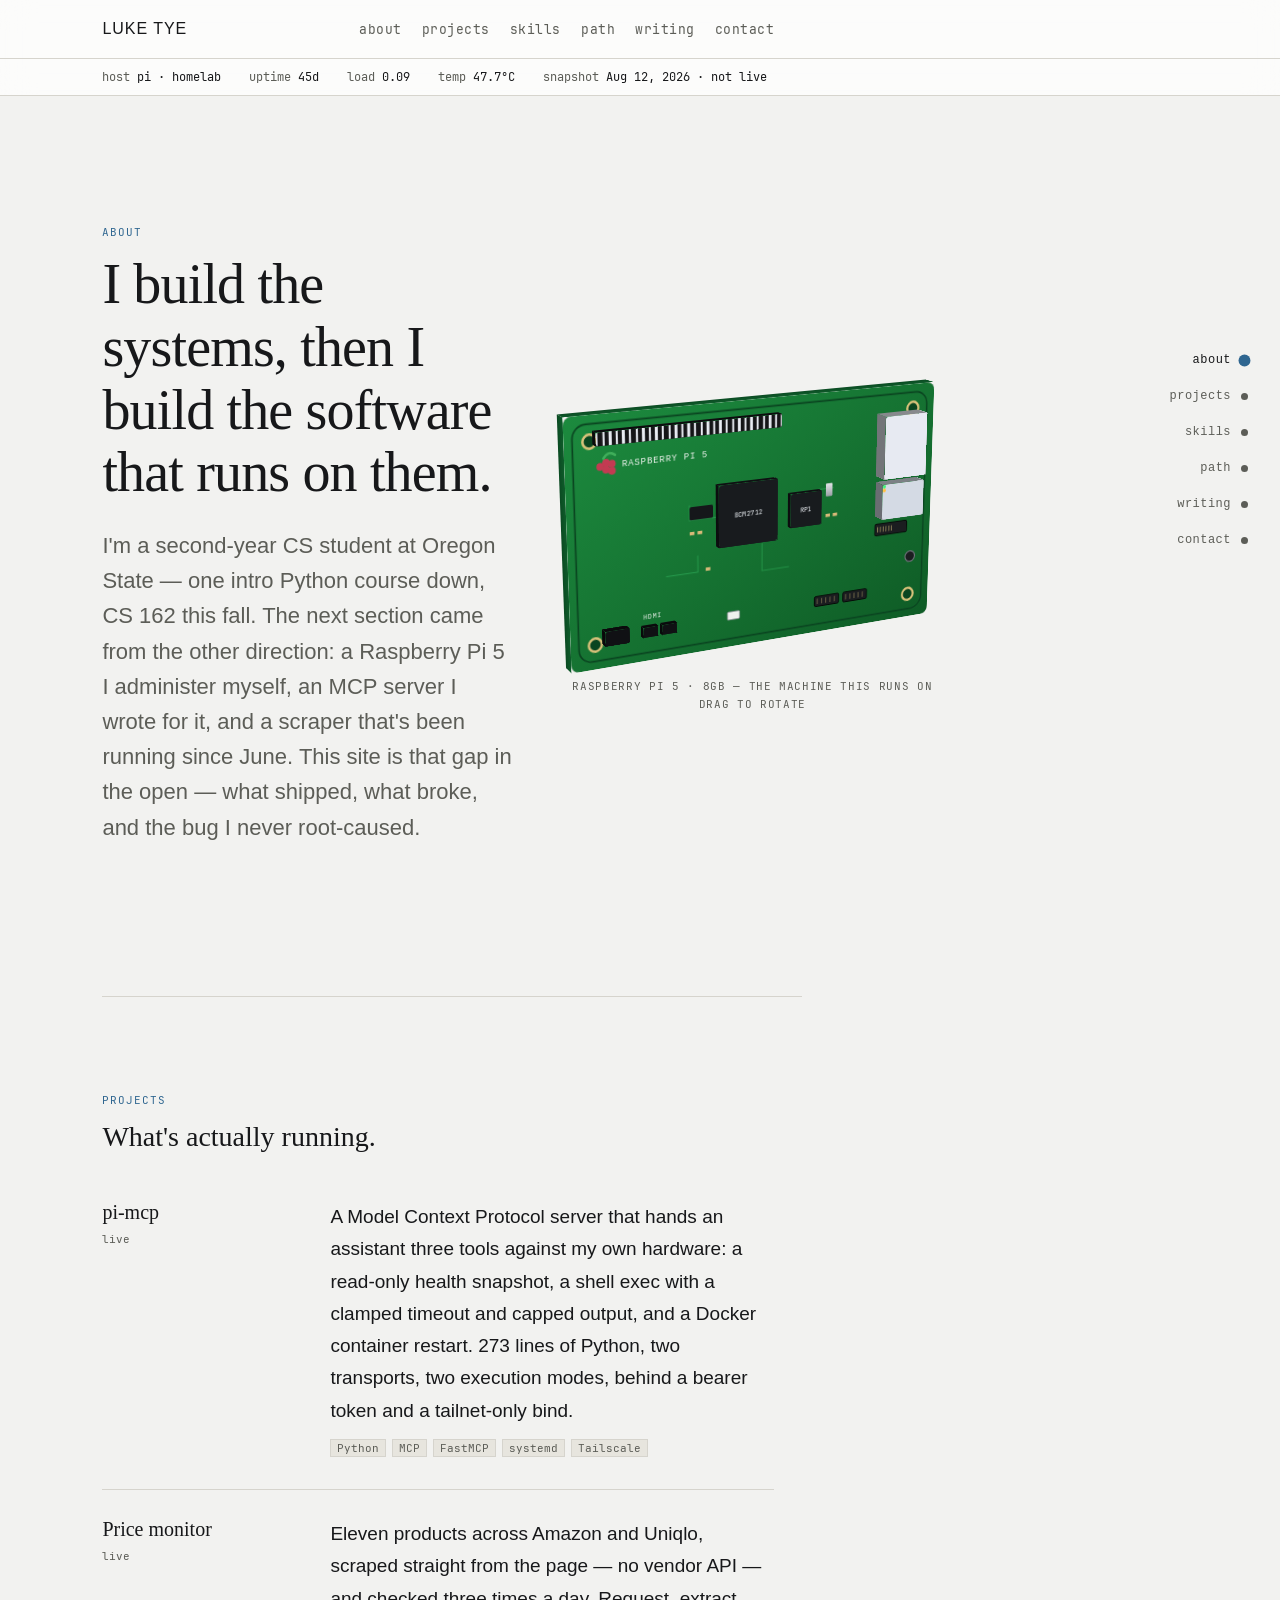
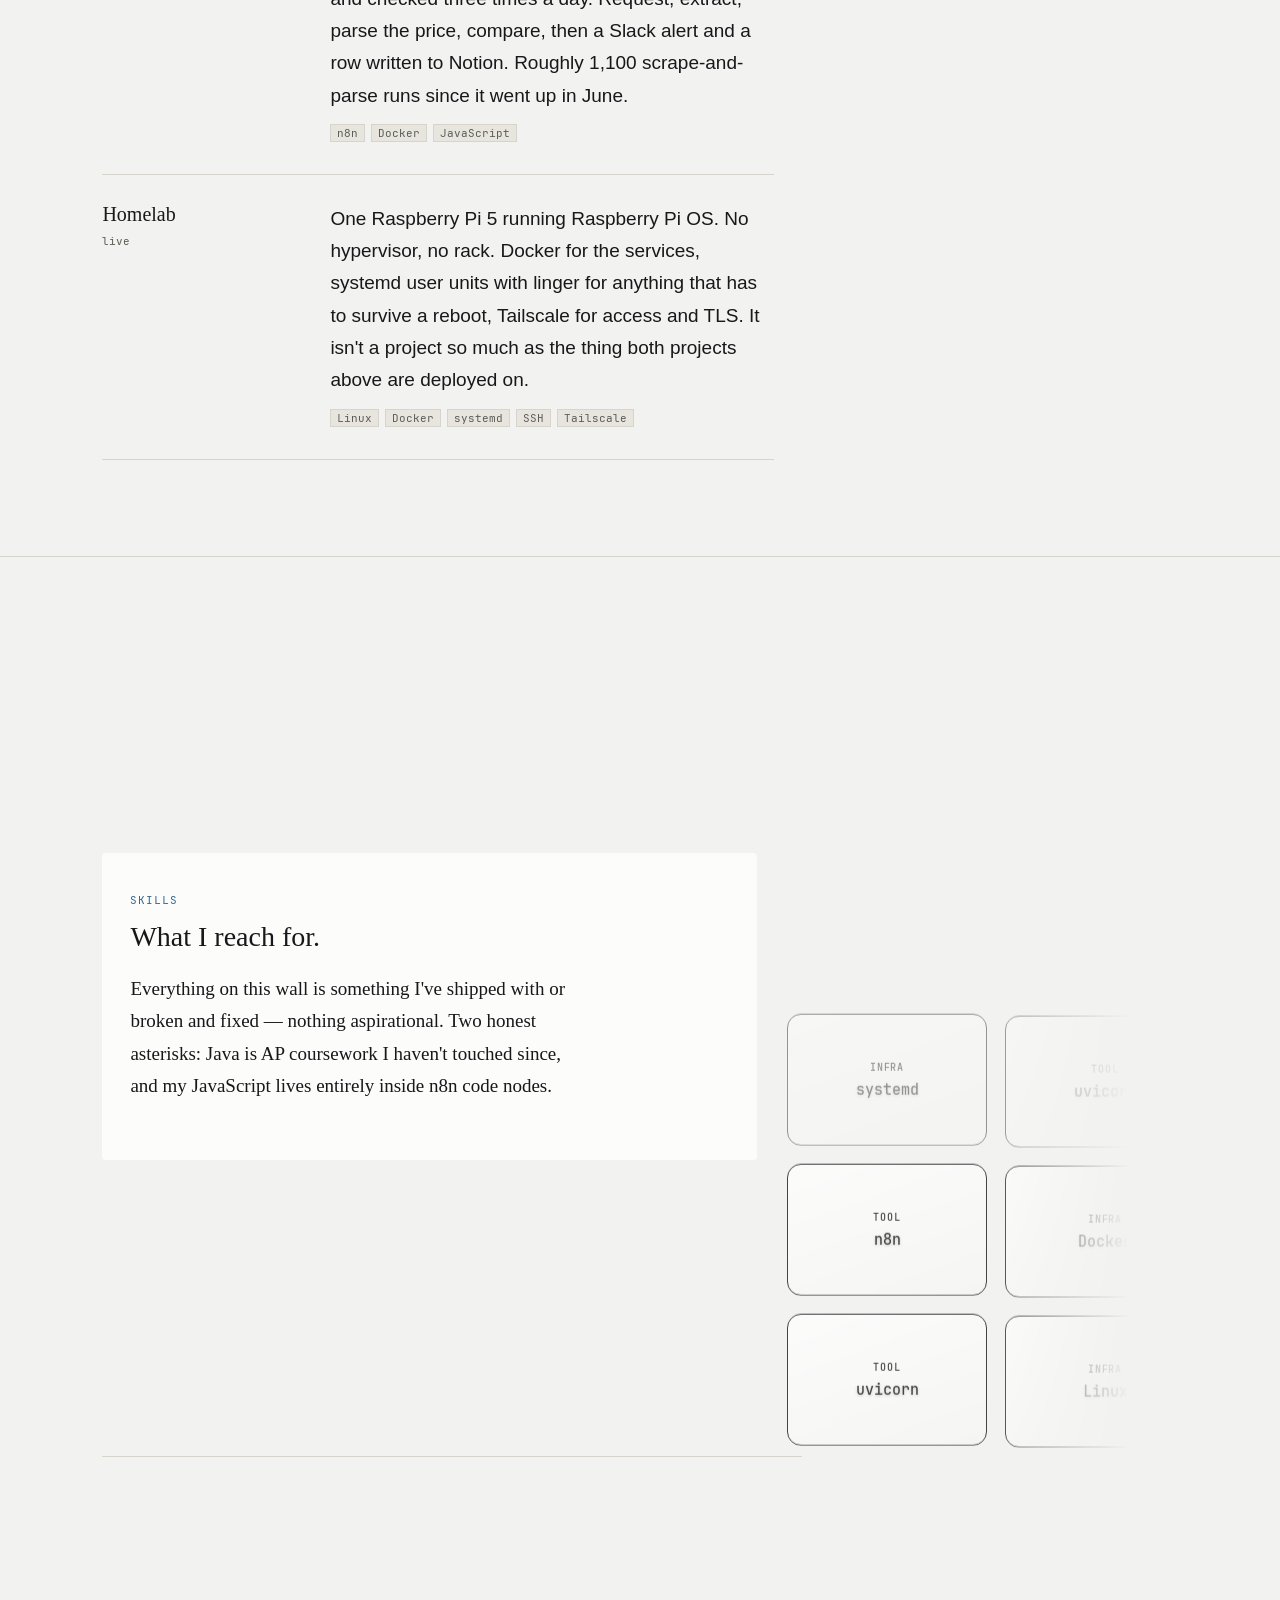
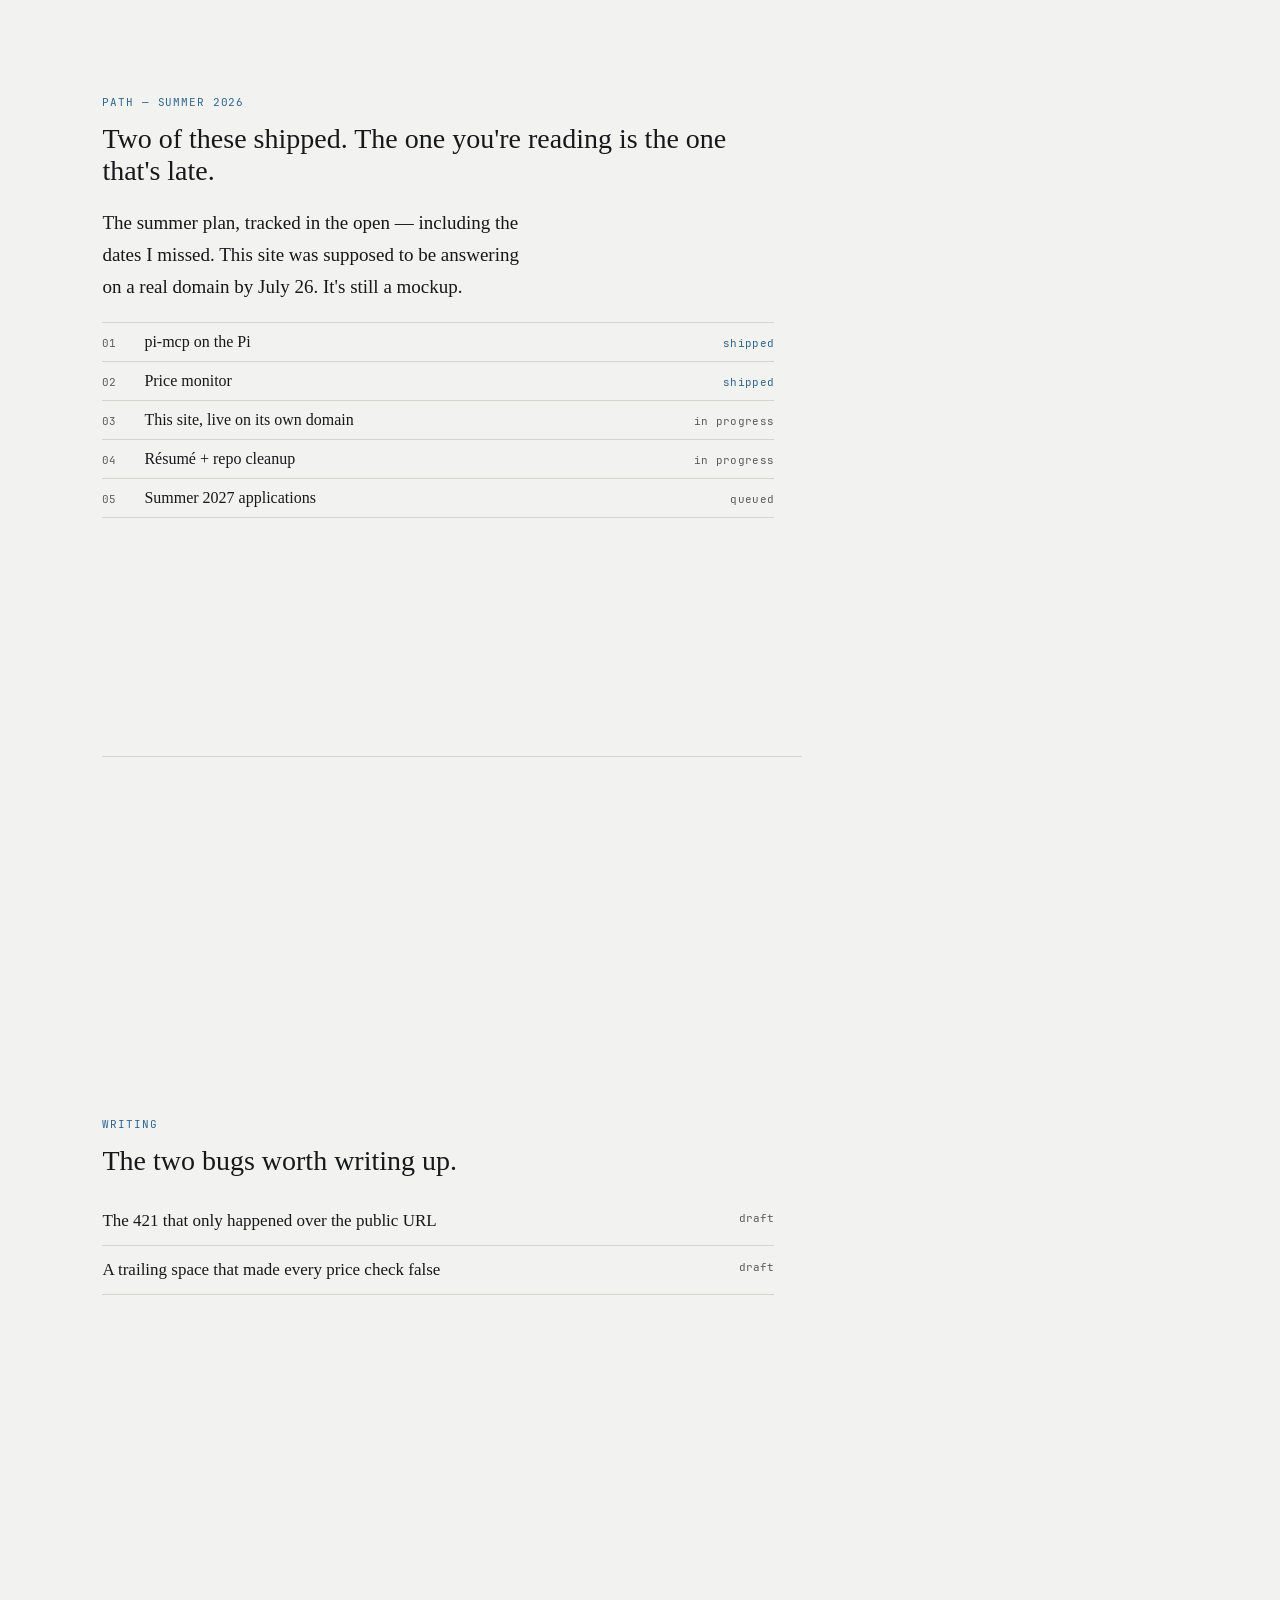
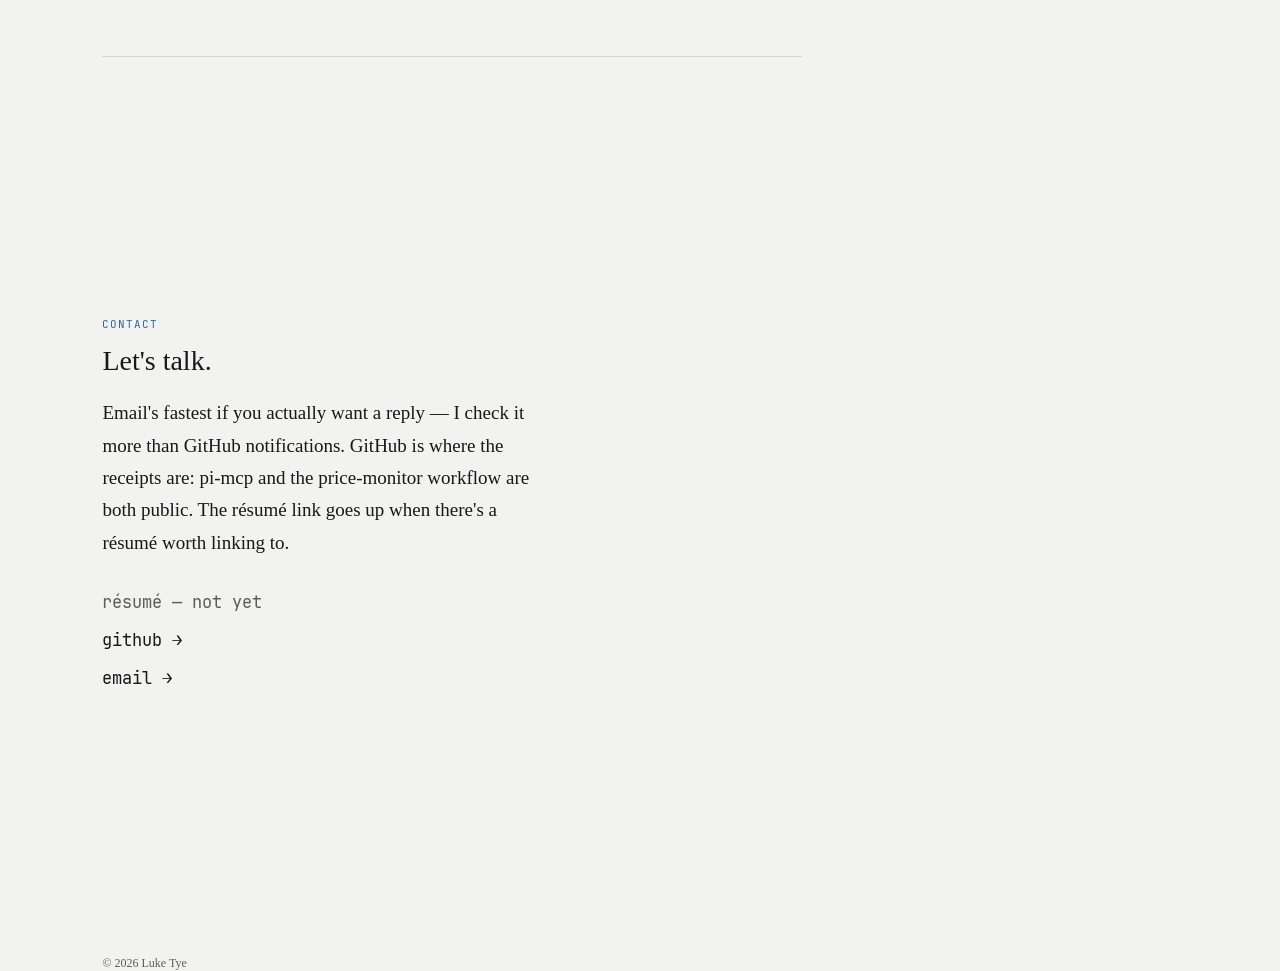
==== index.html @ 18d8dbba "Fix mobile layout: page panning and cropped skills wall Two root causes, both confirmed by real mobi" ====
<!DOCTYPE html>
<meta charset="utf-8">
<meta name="viewport" content="width=device-width, initial-scale=1">
<title>Luke Tye</title>
<style>

  @font-face {
    font-family: "JetBrains Mono";
    font-weight: 400;
    font-style: normal;
    font-display: swap;
    src: url([data-uri]) format("woff2");
  }
  @font-face {
    font-family: "JetBrains Mono";
    font-weight: 500;
    font-style: normal;
    font-display: swap;
    src: url([data-uri]) format("woff2");
  }
  @font-face {
    font-family: "JetBrains Mono";
    font-weight: 600;
    font-style: normal;
    font-display: swap;
    src: url([data-uri]) format("woff2");
  }
  :root {
    --bg: #f2f2f0;
    --bg-raised: #ffffff;
    --bg-raised-rgb: 255, 255, 255;
    --line: #d6d4cd;
    --ink: #17181a;
    --ink-dim: #5c5d57;
    --accent: #2f6690;
    --accent-dim: #c3d7e6;
    --mono-tag-bg: #e7e5de;
    --cat-language: #2f6690;
    --cat-language-tint: rgba(47, 102, 144, 0.46);
    --cat-infra: #17181a;
    --cat-infra-tint: rgba(23, 24, 26, 0.4);
    --cat-tool: #17181a;
    --cat-tool-tint: rgba(23, 24, 26, 0.4);
  }
  @media (prefers-color-scheme: dark) {
    :root:not([data-theme="light"]) {
      --bg: #0f1214;
      --bg-raised: #171b1e;
      --bg-raised-rgb: 23, 27, 30;
      --line: #2a2f33;
      --ink: #e8e6e1;
      --ink-dim: #8b9196;
      --accent: #6fa8d6;
      --accent-dim: #2c3d4a;
      --mono-tag-bg: #1c2023;
      --cat-language: #6fa8d6;
      --cat-language-tint: rgba(111, 168, 214, 0.46);
      --cat-infra: #e8e6e1;
      --cat-infra-tint: rgba(232, 230, 225, 0.4);
      --cat-tool: #e8e6e1;
      --cat-tool-tint: rgba(232, 230, 225, 0.4);
    }
  }
  :root[data-theme="dark"] {
    --bg: #0f1214;
    --bg-raised: #171b1e;
    --bg-raised-rgb: 23, 27, 30;
    --line: #2a2f33;
    --ink: #e8e6e1;
    --ink-dim: #8b9196;
    --accent: #6fa8d6;
    --accent-dim: #2c3d4a;
    --mono-tag-bg: #1c2023;
    --cat-language: #6fa8d6;
    --cat-language-tint: rgba(111, 168, 214, 0.46);
    --cat-infra: #e8e6e1;
    --cat-infra-tint: rgba(232, 230, 225, 0.4);
    --cat-tool: #e8e6e1;
    --cat-tool-tint: rgba(232, 230, 225, 0.4);
  }

  * { box-sizing: border-box; }

  body {
    margin: 0;
    background: var(--bg);
    color: var(--ink);
    font-family: Georgia, "Iowan Old Style", "Palatino Linotype", serif;
    -webkit-font-smoothing: antialiased;
    /* The skills drift-wall (perspective + preserve-3d tiles) is already
       clipped visually by its own ancestors' overflow:hidden and edge
       mask — nothing extra is ever shown. But Chromium doesn't count that
       clipped 3D-transformed content out of the page's own scrollable
       overflow, so without this, window.innerWidth itself grows to fit it
       and the whole page becomes sideways-pannable on mobile. This closes
       that leak; it isn't hiding any content that was otherwise visible. */
    overflow-x: hidden;
  }
  html { overflow-x: hidden; }

  .mono { font-family: "JetBrains Mono", ui-monospace, "SF Mono", "Cascadia Code", Menlo, Consolas, monospace; }
  .sans { font-family: -apple-system, "Segoe UI", "Helvetica Neue", Arial, sans-serif; }
  a { color: inherit; }

  html { scrollbar-color: var(--bg) var(--bg); scrollbar-width: thin; }
  ::-webkit-scrollbar { width: 12px; }
  ::-webkit-scrollbar-track { background: var(--bg); }
  ::-webkit-scrollbar-thumb { background: var(--bg); border: 3px solid var(--bg); border-radius: 999px; }
  ::-webkit-scrollbar-thumb:hover { background: var(--line); }

  .frame { max-width: 700px; margin: 0; margin-left: clamp(28px, 8vw, 120px); padding: 0 28px 0 0; }

  .chrome {
    position: sticky; top: 0; z-index: 10;
    background: rgba(var(--bg-raised-rgb), 0.72);
    backdrop-filter: blur(16px) saturate(160%);
    -webkit-backdrop-filter: blur(16px) saturate(160%);
  }
  @media (prefers-reduced-transparency: reduce) {
    .chrome { background: var(--bg-raised); backdrop-filter: none; -webkit-backdrop-filter: none; }
  }
  header.top { border-bottom: 1px solid var(--line); padding: 20px 0; }
  .topbar { display: flex; justify-content: space-between; align-items: baseline; gap: 16px; flex-wrap: wrap; }
  .wordmark { font-size: 1rem; letter-spacing: 0.06em; text-transform: uppercase; color: var(--ink); }
  nav.mono { display: flex; gap: 20px; font-size: 0.8125rem; letter-spacing: 0.04em; color: var(--ink-dim); }
  nav.mono a { text-decoration: none; display: inline-block; transition: color 120ms ease-out, transform 100ms ease-out, opacity 100ms ease-out; }
  nav.mono a:hover { color: var(--accent); }
  nav.mono a:active { color: var(--accent); transform: scale(0.96); opacity: 0.8; }
  nav.mono a:focus-visible, a:focus-visible { outline: 2px solid var(--accent); outline-offset: 2px; }
  @media (prefers-reduced-motion: reduce) {
    nav.mono a { transition: color 120ms ease-out; }
    nav.mono a:active { transform: none; }
  }

  .status { border-bottom: 1px solid var(--line); }
  .status-inner { display: flex; flex-wrap: wrap; gap: 4px 28px; padding: 10px 0; font-size: 12px; color: var(--ink-dim); }
  .status-inner .k { color: var(--ink-dim); }
  .status-inner .v { color: var(--ink); }

  /* scroll-behavior: smooth deliberately left off html — it doesn't just
     govern nav-link clicks, it also governs how long the browser's own
     proximity-snap settle takes once you stop scrolling, and that duration
     isn't tunable from CSS. The unqualified "locks you to a section" felt
     long because every ordinary scroll was ending in a slow imposed
     animation, not just explicit navigation. Nav-link clicks get their own
     short, fixed-duration animation via JS below instead, so only that one
     case is animated and its length is something we actually control. */
  html { scroll-snap-type: y proximity; }

  section {
    min-height: 100vh; min-height: 100dvh;
    display: flex; flex-direction: column; justify-content: center;
    max-width: 700px;
    margin-left: clamp(28px, 8vw, 120px);
    padding: 96px 28px 96px 0;
    scroll-snap-align: start;
    scroll-margin-top: 100px;
  }
  section + section { border-top: 1px solid var(--line); }

  .progress-rail {
    position: fixed; right: 32px; top: 50%; transform: translateY(-50%); z-index: 8;
    width: 130px; display: flex; flex-direction: column; align-items: flex-end; gap: 22px;
    font-family: ui-monospace, "SF Mono", "Cascadia Code", Menlo, Consolas, monospace;
  }
  @media (max-width: 980px) { .progress-rail { display: none; } }
  .progress-rail a { display: flex; flex-direction: row-reverse; align-items: center; gap: 10px; text-decoration: none; color: var(--ink-dim); font-size: 12px; letter-spacing: 0.04em; }
  .progress-rail .dot { width: 7px; height: 7px; border-radius: 50%; background: var(--ink-dim); flex: none; transition: background 150ms ease-out, transform 150ms ease-out; }
  .progress-rail .rail-label { opacity: 0; transform: translateX(6px); transition: opacity 150ms ease-out, transform 150ms ease-out; white-space: nowrap; }
  .progress-rail a:hover .rail-label, .progress-rail a:focus-visible .rail-label { opacity: 1; transform: none; }
  .progress-rail a[aria-current="true"] .dot { background: var(--accent); transform: scale(1.7); }
  .progress-rail a[aria-current="true"] .rail-label { opacity: 1; color: var(--ink); transform: none; }
  @media (prefers-reduced-motion: reduce) { .progress-rail .dot, .progress-rail .rail-label { transition: none; } }

  .contact-links { display: flex; flex-direction: column; gap: 4px; margin-top: 8px; }
  .contact-links a { text-decoration: none; color: var(--ink); font-size: 1.0625rem; padding: 6px 0; width: fit-content; transition: color 120ms ease-out, transform 100ms ease-out; display: inline-block; }
  .contact-links a:hover { color: var(--accent); }
  .contact-links a:active { transform: translateX(3px); }
  /* The résumé slot keeps its place in the list while there's no résumé to
     point it at — a dead link reads worse than an honest gap. Matches the
     anchor's metrics exactly so the column rhythm doesn't shift. */
  .contact-links .pending { color: var(--ink-dim); font-size: 1.0625rem; padding: 6px 0; width: fit-content; display: inline-block; cursor: default; }
  @media (prefers-reduced-motion: reduce) { .contact-links a:active { transform: none; } }

  .label { font-size: 11px; letter-spacing: 0.08em; text-transform: uppercase; color: var(--accent); margin-bottom: 14px; }
  h1 { font-size: clamp(2.5rem, 6vw, 3.5rem); line-height: 1.12; letter-spacing: -0.015em; margin: 0 0 24px; text-wrap: balance; font-weight: 400; }

  #about { max-width: 1040px; }
  @media (min-width: 981px) { #about { padding-right: 190px; } }
  .about-grid { display: grid; grid-template-columns: 1.15fr 1fr; gap: 40px; align-items: center; }
  @media (max-width: 900px) { .about-grid { grid-template-columns: 1fr; } }

  .pi5-panel { display: flex; flex-direction: column; align-items: center; gap: 10px; }
  .pi5-caption { font-size: 11px; letter-spacing: 0.06em; text-transform: uppercase; color: var(--ink-dim); text-align: center; line-height: 1.6; }

  /* pi5 — a real, colored, orbitable 3D board. drag rotates it freely (1:1
     with the pointer, per direct-manipulation); release hands off velocity
     into a friction decay, same shape as flick-momentum elsewhere on the
     web. it plays one settle-in spin the first time it scrolls into view so
     it reads as an object you can pick up, then rests — idle cost is zero
     until you touch it, and the momentum loop stops entirely once it's
     scrolled out of view.

     The board itself, and every port/chip on it, is built from the same
     6-sided box primitive: a flat top/bottom cap plus four walls folded up
     via rotate-around-the-shared-edge. All of it lives at local z=[0,depth]
     — the board's own faces included — so a part sitting "on" the board and
     the board's own edge walls share one consistent coordinate convention
     and their seams meet exactly regardless of view angle. (An earlier
     version put the board's front/back faces at z=±depth/2 while the edge
     walls assumed z=[0,depth] — a half-thickness mismatch that showed up as
     gaps and non-intersecting edges under rotation.) */
  .pi5-stage {
    --pw: 400px; --ph: 250px; --pd: 16px; --s: 1;
    width: 100%;
    display: flex; justify-content: center; align-items: center;
    padding: 16px 0 24px;
    perspective: 1500px;
    transform: scale(var(--s));
  }
  @media (max-width: 560px) { .pi5-stage { --s: 0.82; } }
  .pi5-object {
    position: relative;
    width: var(--pw); height: var(--ph);
    transform-style: preserve-3d;
    cursor: grab;
    touch-action: none;
  }
  .pi5-object.is-dragging { cursor: grabbing; }
  .pi5-face { position: absolute; backface-visibility: hidden; }
  .pi5-face--top {
    width: var(--pw); height: var(--ph); left: 0; top: 0;
    transform: translateZ(var(--pd));
    border-radius: 8px; overflow: hidden;
    box-shadow: inset 0 0 0 1px rgba(0, 0, 0, 0.3);
  }
  .pi5-face--bottom {
    width: var(--pw); height: var(--ph); left: 0; top: 0;
    transform: rotateY(180deg);
    border-radius: 8px; overflow: hidden;
  }
  .pi5-face--edge-top {
    width: var(--pw); height: var(--pd); left: 0; top: 0;
    transform-origin: top center; transform: rotateX(90deg);
    background: linear-gradient(#0b4a22, #0e5c2a);
  }
  .pi5-face--edge-bottom {
    width: var(--pw); height: var(--pd); left: 0; top: calc(var(--ph) - var(--pd));
    transform-origin: bottom center; transform: rotateX(-90deg);
    background: linear-gradient(#0e5c2a, #0b4a22);
  }
  .pi5-face--edge-left {
    width: var(--pd); height: var(--ph); left: 0; top: 0;
    transform-origin: left center; transform: rotateY(-90deg);
    background: linear-gradient(90deg, #0b4a22, #0e5c2a);
  }
  .pi5-face--edge-right {
    width: var(--pd); height: var(--ph); left: calc(var(--pw) - var(--pd)); top: 0;
    transform-origin: right center; transform: rotateY(90deg);
    background: linear-gradient(90deg, #0e5c2a, #0b4a22);
  }
  .pi5-face--top svg, .pi5-face--bottom svg { width: 100%; height: 100%; display: block; }

  /* pi5 parts — real extruded components (GPIO header, both chips, every
     port) sitting on the board surface, each its own 6-sided box using the
     identical wall recipe as the board itself. these are siblings of the
     board faces (not nested inside .pi5-face--top) so the board's own
     overflow:hidden/rounded corners never clip a part's side walls. */
  .pi5-parts { position: absolute; left: 0; top: 0; width: 100%; height: 100%; transform-style: preserve-3d; pointer-events: none; }
  .pi5-part { position: absolute; transform-style: preserve-3d; transform: translateZ(var(--pd)); }
  .pi5-part > div { position: absolute; background: var(--c); }
  .pi5-part-top { width: 100%; height: 100%; transform: translateZ(var(--pz)); border-radius: var(--pr, 1.5px); filter: brightness(1.16) saturate(1.05); overflow: hidden; }
  .pi5-part-n { width: 100%; height: var(--pz); left: 0; top: 0; transform-origin: top center; transform: rotateX(90deg); filter: brightness(0.68); }
  .pi5-part-s { width: 100%; height: var(--pz); left: 0; top: calc(100% - var(--pz)); transform-origin: bottom center; transform: rotateX(-90deg); filter: brightness(0.88); }
  .pi5-part-w { width: var(--pz); height: 100%; left: 0; top: 0; transform-origin: left center; transform: rotateY(-90deg); filter: brightness(0.58); }
  .pi5-part-e { width: var(--pz); height: 100%; left: calc(100% - var(--pz)); top: 0; transform-origin: right center; transform: rotateY(90deg); filter: brightness(1); }
  .pi5-part-label {
    position: absolute; inset: 0; display: flex; align-items: center; justify-content: center;
    font-size: 6.5px; letter-spacing: 0.4px; color: #cfd3d6; pointer-events: none; white-space: nowrap;
  }
  .pi5-port-slot { position: absolute; background: #0c0d0f; border-radius: 1px; }
  .pi5-port-tab { position: absolute; border-radius: 0.5px; }

  /* projects */
  .project { display: grid; grid-template-columns: minmax(140px, 200px) 1fr; gap: 8px 28px; padding: 28px 0; border-bottom: 1px solid var(--line); position: relative; }
  .project:first-child { border-top: 1px solid var(--line); }
  .project-head { display: flex; flex-direction: column; align-items: flex-start; gap: 8px; }
  .project-name { font-size: 1.25rem; }
  .project-head .status-tag { font-size: 11px; color: var(--ink-dim); white-space: nowrap; }
  .project .body-text { margin: 0 0 12px; }
  .stack { font-size: 11px; color: var(--ink-dim); }
  .tag { background: var(--mono-tag-bg); border: 1px solid var(--line); padding: 1px 6px; margin-right: 6px; display: inline-block; margin-bottom: 4px; }
  @media (max-width: 640px) { .project { grid-template-columns: 1fr; } }

  .margin-note { position: absolute; left: calc(100% + 32px); top: 28px; width: 200px; font-size: 0.8125rem; line-height: 1.5; font-style: italic; color: var(--ink-dim); }
  @media (max-width: 1280px) { .margin-note { display: none; } }

  .thesis { font-size: 1.375rem; line-height: 1.6; color: var(--ink-dim); max-width: 42ch; }
  h2 { font-size: 1.75rem; font-weight: 400; margin: 0 0 20px; }
  p.body-text { font-size: 1.1875rem; line-height: 1.7; color: var(--ink); max-width: 46ch; margin: 0 0 18px; }

  /* skills — a near-verbatim port of a drifting-column "glass wall" pattern:
     several columns of translucent tiles endlessly loop past each other in a
     tilted 3D plane that leans toward the pointer. here the tiles carry the
     skill/experience text itself rather than photos, and moving over a
     column stops that column cold — the same per-tile hover mechanic the
     pattern already has, just repurposed. gated by IntersectionObserver so
     the animation loop only runs while the section is on screen.

     The wall is the section's actual background now, not a box sitting
     inside it: .skill-wall-wrap is absolutely positioned to the full
     #skills box (whatever height that resolves to — at least 100vh via the
     shared `section` rule's min-height) and #skillsDrift fills that at
     height:100%. .section-text sits in normal flow on top of it (z-index
     puts it above), so the "extends through the whole section" ask and
     legible text over moving tiles solve each other: the text naturally
     lands inside the top fade band, which already dims whatever's behind
     it.

     #skills also drops the shared `section` rule's left-anchoring
     (margin-left: clamp(...)) and horizontal/vertical padding, becoming the
     one section that's genuinely full-bleed on every side — .section-text
     puts the same left inset and top/bottom breathing room back, but scoped
     to just the text, so it still reads as part of the same left-anchored
     column as every other section while the wall behind it goes edge to
     edge. */
  #skills { max-width: none; margin-left: 0; padding: 0; position: relative; overflow: hidden; contain: paint; }
  .section-text {
    position: relative;
    z-index: 1;
    width: fit-content;
    margin-left: clamp(28px, 8vw, 120px);
    padding: 40px 28px;
    /* No margin-top here on purpose — #skills is still `display:flex;
       flex-direction:column; justify-content:center` from the shared
       `section` rule (never overridden), the same rule every other section
       already relies on for its own vertical centering. A one-sided
       margin-top was fighting that: it pinned the card up near the top
       instead of at the section's actual middle, which is also where the
       tall wall's own fade-free, fully-visible band naturally sits — so
       centering the card puts it in the wall's most solid area instead of
       competing with the top edge's own fade-in.
       The translucent-blur material — same recipe .chrome uses for the
       sticky header — is a second, independent line of defense on top of
       that positioning: a bright tile border or label can still land right
       behind a line of text at any given moment as tiles drift past, and
       this guarantees legibility regardless of what's directly behind it.
       width:fit-content keeps the backdrop hugging the actual text instead
       of stretching into a wide bar across empty space. */
    background: rgba(var(--bg-raised-rgb), 0.74);
    backdrop-filter: blur(20px) saturate(160%);
    -webkit-backdrop-filter: blur(20px) saturate(160%);
    border-radius: 4px;
  }
  @media (prefers-reduced-transparency: reduce) {
    .section-text { background: var(--bg-raised); backdrop-filter: none; -webkit-backdrop-filter: none; }
  }
  @media (min-width: 981px) { .section-text { padding-right: 190px; } }
  @media (max-width: 760px) { .section-text { width: auto; } }
  /* Left-aligned — this is the x-axis anchor; centering it horizontally
     instead (a version tried briefly) put the wall's midpoint on the
     *text's* midpoint, which for a left-anchored card meant roughly half
     the wall's width landed at negative x and got clipped by #skills's own
     overflow:hidden. padding-left here is a fallback only (used before
     JS has measured anything, or if it's disabled) — initDriftWall's
     measureGeometry() overrides it with the text card's actual right edge
     plus a gap, so the wall's columns start clear of the card instead of
     needing the per-tile avoidance fade to hide the overlap. Vertical
     centering is handled separately, by letting .section-text sit in the
     section's existing justify-content:center rather than moving the wall
     itself (which already spans the section's full height and has no
     "position" of its own left to adjust on that axis). */
  .skill-wall-wrap {
    position: absolute;
    inset: 0;
    display: flex;
    justify-content: flex-start;
    padding: 0 max(20px, 4vw);
    padding-left: clamp(28px, 8vw, 120px);
    box-sizing: border-box;
    /* The actual clip boundary for the drift wall's preserve-3d plane.
       #skillsDrift also has overflow:hidden, but it also establishes the
       perspective/3D rendering context — Blink doesn't reliably clip
       preserve-3d descendants against overflow:hidden on the same element
       that creates their 3D context. Putting the clip on this plain 2D
       ancestor instead (no perspective/transform of its own) clips
       correctly regardless of what the 3D plane does inside it. */
    overflow: hidden;
    contain: paint;
  }
  /* Mobile: the wall stops being an absolutely-positioned overlay behind
     the text card (that only works because #skills is tall enough on
     desktop for the card to sit inside the wall's own full-height box) and
     becomes a normal-flow block of its own, after the text card, with a
     real height — a genuine separate section, not content squeezed into
     whatever room is left inside a fixed min-height:100vh box. An
     absolutely-positioned child can never make its container grow to fit
     it, which is exactly why the wall was being cropped: #skills's height
     was capped at min-height:100vh regardless of how much room the wall
     actually needed once pushed below the text. */
  @media (max-width: 760px) {
    #skills { min-height: 0; display: block; padding: 96px 0; }
    .skill-wall-wrap {
      position: static;
      display: block;
      padding: 32px max(20px, 4vw) 0;
      height: 360px;
    }
  }
  /* Just enough to keep tiles from rendering directly under the rail's own
     dots (it's 130px wide, sitting at right:32px) — this was max(190px,4vw)
     before, which combined with the wall's own right-edge fade to leave a
     conspicuously large, one-sided dark band on the right that read as a
     mistake rather than a margin. */
  @media (min-width: 981px) { .skill-wall-wrap { padding-right: max(150px, 3vw); } }
  #skillsDrift.drift-wall {
    position: relative;
    width: 100%;
    max-width: 1320px;
    height: 100%;
    overflow: hidden;
    /* overflow:hidden alone doesn't clip descendants under preserve-3d/
       perspective (.drift-wall__plane and its columns) — contain:paint
       forces this element to establish a real clipping boundary for them,
       instead of letting the plane's full drift width push the page's
       own scrollWidth past the viewport. */
    contain: paint;
    perspective: var(--dw-perspective, 1200px);
    perspective-origin: 50% 50%;
    /* Horizontal-only now — the vertical fade moved to JS, computed per
       tile every frame (see tick() below) instead of one shared gradient
       fading the whole column at once. A single CSS gradient has no notion
       of individual tiles: whichever ones happened to sit inside its
       transition band changed together, which is what actually produced
       the "several disappear at once" look, no matter how wide the band
       was tuned. Per-tile opacity fixes the cause, not the symptom. */
    -webkit-mask-image: linear-gradient(to right, transparent, #000 var(--dw-edge), #000 calc(100% - var(--dw-edge)), transparent);
    mask-image: linear-gradient(to right, transparent, #000 var(--dw-edge), #000 calc(100% - var(--dw-edge)), transparent);
  }
  .drift-wall__plane { position: absolute; top: 50%; left: 50%; display: flex; flex-direction: row; transform-style: preserve-3d; cursor: pointer; will-change: transform; }
  .drift-wall__col { position: relative; width: calc(var(--dw-tile-w) + var(--dw-gap)); transform-style: preserve-3d; }
  .drift-wall__track { display: flex; flex-direction: column; will-change: transform; transform-style: preserve-3d; }
  .drift-wall__tile { position: relative; display: block; width: 100%; height: calc(var(--dw-tile-h) + var(--dw-gap)); flex: 0 0 auto; outline: none; transform-style: preserve-3d; text-decoration: none; color: inherit; }
  /* category color: each tile carries a --tile-c/--tile-tint pair set by
     data-cat, used for its glow, its category label, and its active-state
     border/name color — three distinct hues instead of one uniform accent,
     so the wall reads as its own space rather than a monochrome extension
     of the rest of the page. */
  .drift-wall__tile[data-cat="language"] { --tile-c: var(--cat-language); --tile-tint: var(--cat-language-tint); }
  .drift-wall__tile[data-cat="infra"] { --tile-c: var(--cat-infra); --tile-tint: var(--cat-infra-tint); }
  .drift-wall__tile[data-cat="tool"] { --tile-c: var(--cat-tool); --tile-tint: var(--cat-tool-tint); }
  .drift-wall__inner {
    position: absolute; inset: calc(var(--dw-gap) / 2);
    display: flex; flex-direction: column; align-items: center; justify-content: center; gap: 6px;
    border-radius: var(--dw-radius);
    overflow: hidden;
    background: linear-gradient(160deg, rgba(var(--bg-raised-rgb), 0.9), rgba(var(--bg-raised-rgb), 0.32));
    border: 1.5px solid var(--tile-c);
    backdrop-filter: blur(10px) saturate(150%);
    -webkit-backdrop-filter: blur(10px) saturate(150%);
    opacity: var(--dw-dim);
    transform: translateZ(0);
    pointer-events: none;
    transition: transform 0.42s cubic-bezier(0.22, 1, 0.36, 1), opacity 0.42s cubic-bezier(0.22, 1, 0.36, 1), box-shadow 0.42s cubic-bezier(0.22, 1, 0.36, 1), border-color 0.42s ease-out;
  }
  .drift-wall__cat { font-size: 9.5px; font-weight: 600; letter-spacing: 0.1em; text-transform: uppercase; color: var(--tile-c); }
  .drift-wall__name { font-size: 15px; font-weight: 500; color: var(--ink); text-align: center; padding: 0 8px; text-shadow: 0 1px 3px rgba(0, 0, 0, 0.25); }
  .drift-wall__tile.is-active .drift-wall__inner, .drift-wall__tile:focus-visible .drift-wall__inner {
    opacity: 1; transform: translateZ(var(--dw-lift));
    box-shadow: 0 24px 60px -18px rgba(0, 0, 0, 0.55), 0 0 32px -6px var(--tile-tint);
    border-color: var(--tile-c);
  }
  .drift-wall__tile.is-active .drift-wall__name, .drift-wall__tile:focus-visible .drift-wall__name { color: var(--tile-c); text-shadow: none; }
  .drift-wall__tile:focus-visible .drift-wall__inner { box-shadow: 0 24px 60px -18px rgba(0, 0, 0, 0.55), 0 0 0 2px var(--tile-c); }
  @media (prefers-reduced-motion: reduce) { .drift-wall__plane, .drift-wall__track { will-change: auto; } }

  .phase { display: grid; grid-template-columns: 28px 1fr auto; gap: 14px; align-items: baseline; padding: 10px 0; border-bottom: 1px solid var(--line); font-size: 1rem; }
  .phase:first-child { border-top: 1px solid var(--line); }
  .phase .n { font-size: 11px; color: var(--ink-dim); }
  .phase .name { color: var(--ink); }
  .phase .state { font-size: 11px; letter-spacing: 0.03em; color: var(--ink-dim); text-align: right; }
  .phase .state.done { color: var(--accent); }

  .writeup { display: flex; justify-content: space-between; gap: 16px; padding: 14px 0; border-bottom: 1px solid var(--line); font-size: 1.0625rem; }
  .writeup:first-child { border-top: 1px solid var(--line); }
  .writeup .status-tag { font-size: 11px; color: var(--ink-dim); white-space: nowrap; }

  footer { padding: 20px 0 40px; font-size: 12px; color: var(--ink-dim); }
</style>

<div class="chrome">
  <header class="top">
    <div class="frame topbar">
      <div class="wordmark sans">Luke Tye</div>
      <nav class="mono">
        <a href="#about">about</a>
        <a href="#projects">projects</a>
        <a href="#skills">skills</a>
        <a href="#path">path</a>
        <a href="#writing">writing</a>
        <a href="#contact">contact</a>
      </nav>
    </div>
  </header>

  <div class="status">
    <div class="frame status-inner mono">
      <span><span class="k">host</span> <span class="v">pi · homelab</span></span>
      <span><span class="k">uptime</span> <span class="v">45d</span></span>
      <span><span class="k">load</span> <span class="v">0.09</span></span>
      <span><span class="k">temp</span> <span class="v">47.7°C</span></span>
      <span><span class="k">snapshot</span> <span class="v">Aug 12, 2026 · not live</span></span>
    </div>
  </div>
</div>

<nav class="progress-rail" aria-label="Section progress">
  <a href="#about" data-target="about"><span class="dot"></span><span class="rail-label">about</span></a>
  <a href="#projects" data-target="projects"><span class="dot"></span><span class="rail-label">projects</span></a>
  <a href="#skills" data-target="skills"><span class="dot"></span><span class="rail-label">skills</span></a>
  <a href="#path" data-target="path"><span class="dot"></span><span class="rail-label">path</span></a>
  <a href="#writing" data-target="writing"><span class="dot"></span><span class="rail-label">writing</span></a>
  <a href="#contact" data-target="contact"><span class="dot"></span><span class="rail-label">contact</span></a>
</nav>

<main>
    <section id="about">
      <div class="about-grid">
        <div class="about-text">
          <div class="label mono">about</div>
          <h1>I build the systems, then I build the software that runs on them.</h1>
          <p class="thesis sans">I'm a second-year CS student at Oregon State — one intro Python course down, CS 162 this fall. The next section came from the other direction: a Raspberry Pi 5 I administer myself, an MCP server I wrote for it, and a scraper that's been running since June. This site is that gap in the open — what shipped, what broke, and the bug I never root-caused.</p>
        </div>

        <div class="pi5-panel" aria-label="Raspberry Pi 5 — the machine this site runs on. Drag to rotate.">
          <div class="pi5-stage">
            <div class="pi5-object" id="pi5Object">
              <div class="pi5-face pi5-face--edge-top"></div>
              <div class="pi5-face pi5-face--edge-bottom"></div>
              <div class="pi5-face pi5-face--edge-left"></div>
              <div class="pi5-face pi5-face--edge-right"></div>
              <div class="pi5-face pi5-face--bottom">
                <svg viewBox="0 0 480 300" role="img" aria-hidden="true">
                  <rect x="0" y="0" width="480" height="300" fill="#0e5c2a"/>
                  <rect x="10" y="10" width="460" height="280" rx="16" fill="#136a30" stroke="#0a4520" stroke-width="1.5"/>
                  <rect x="150" y="120" width="70" height="14" rx="3" fill="#0c1210" stroke="#000" stroke-width="1"/>
                  <g fill="#0a4520" opacity="0.6">
                    <circle cx="30" cy="30" r="7"/><circle cx="450" cy="30" r="7"/>
                    <circle cx="30" cy="270" r="7"/><circle cx="450" cy="270" r="7"/>
                  </g>
                  <g stroke="#0a4520" stroke-width="1" opacity="0.5">
                    <rect x="330" y="240" width="90" height="1.5"/>
                    <rect x="330" y="246" width="70" height="1.5"/>
                    <rect x="330" y="252" width="80" height="1.5"/>
                  </g>
                </svg>
              </div>
              <div class="pi5-face pi5-face--top">
                <svg viewBox="0 0 480 300" role="img" aria-label="Raspberry Pi 5 board">
                  <defs>
                    <linearGradient id="pcb" x1="0" y1="0" x2="1" y2="1">
                      <stop offset="0" stop-color="#1c8a3e"/>
                      <stop offset="1" stop-color="#0f5c26"/>
                    </linearGradient>
                    <linearGradient id="metal" x1="0" y1="0" x2="0" y2="1">
                      <stop offset="0" stop-color="#e2e4e8"/>
                      <stop offset="1" stop-color="#9a9fa6"/>
                    </linearGradient>
                  </defs>

                  <rect x="0" y="0" width="480" height="300" fill="url(#pcb)"/>
                  <rect x="10" y="10" width="460" height="280" rx="16" fill="none" stroke="#0a4520" stroke-width="2"/>

                  <!-- decorative copper traces -->
                  <g fill="none" stroke="#2fae5a" stroke-width="1.4" opacity="0.55" stroke-linecap="round">
                    <path d="M188 136 L150 136 L150 118"/>
                    <path d="M296 138 L320 138 L320 118 L340 118"/>
                    <path d="M244 176 L244 210 L280 210"/>
                    <path d="M120 200 L160 200 L160 180"/>
                  </g>

                  <!-- mounting holes -->
                  <g>
                    <circle cx="30" cy="30" r="8" fill="#0a4520" stroke="#d8c27a" stroke-width="3"/>
                    <circle cx="450" cy="30" r="8" fill="#0a4520" stroke="#d8c27a" stroke-width="3"/>
                    <circle cx="30" cy="270" r="8" fill="#0a4520" stroke="#d8c27a" stroke-width="3"/>
                    <circle cx="450" cy="270" r="8" fill="#0a4520" stroke="#d8c27a" stroke-width="3"/>
                  </g>

                  <!-- silkscreen wordmark + simplified raspberry mark -->
                  <g>
                    <circle cx="42" cy="60" r="4.5" fill="#c23b52"/>
                    <circle cx="49" cy="56" r="4.5" fill="#c23b52"/>
                    <circle cx="49" cy="64" r="4.5" fill="#c23b52"/>
                    <circle cx="56" cy="58" r="4.5" fill="#c23b52"/>
                    <circle cx="56" cy="66" r="4.5" fill="#c23b52"/>
                    <path d="M46 51 Q52 42 60 48" fill="none" stroke="#3fae5a" stroke-width="3" stroke-linecap="round"/>
                  </g>
                  <text x="68" y="62" font-family="ui-monospace,Menlo,monospace" font-size="11" letter-spacing="1" fill="#eef3ee">RASPBERRY PI 5</text>

                  <rect x="330" y="112" width="9" height="16" rx="1" fill="url(#metal)"/>

                  <!-- PMIC + passives -->
                  <rect x="150" y="120" width="30" height="16" rx="2" fill="#15171a"/>
                  <g fill="#d8b978">
                    <rect x="150" y="150" width="6" height="4"/>
                    <rect x="160" y="150" width="6" height="4"/>
                    <rect x="170" y="196" width="6" height="4"/>
                    <rect x="330" y="150" width="6" height="4"/>
                    <rect x="340" y="150" width="6" height="4"/>
                  </g>

                  <!-- PCIe FFC connector -->
                  <rect x="400" y="172" width="46" height="15" rx="2" fill="#1b1d20" stroke="#000" stroke-width="1"><title>PCIe 2.0 ×1 (FFC)</title></rect>
                  <g stroke="#d8c27a" stroke-width="1" opacity="0.8">
                    <line x1="404" y1="176" x2="404" y2="183"/><line x1="408" y1="176" x2="408" y2="183"/>
                    <line x1="412" y1="176" x2="412" y2="183"/><line x1="416" y1="176" x2="416" y2="183"/>
                    <line x1="420" y1="176" x2="420" y2="183"/><line x1="424" y1="176" x2="424" y2="183"/>
                  </g>

                  <!-- power button -->
                  <circle cx="452" cy="220" r="7" fill="#1b1d20" stroke="#6d7178" stroke-width="1.5"><title>Power button</title></circle>

                  <!-- bottom edge silkscreen + fan header (fan header stays flush — real height is negligible) -->
                  <text x="90" y="248" font-family="ui-monospace,Menlo,monospace" font-size="8" fill="#eef3ee" letter-spacing="1">HDMI</text>
                  <rect x="198" y="256" width="16" height="10" rx="1.5" fill="#eef1ee" stroke="#8a8e94" stroke-width="1"><title>4-pin fan header</title></rect>

                  <rect x="316" y="254" width="34" height="13" rx="2" fill="#1b1d20" stroke="#000" stroke-width="1"><title>Camera / display connector (CSI/DSI)</title></rect>
                  <rect x="356" y="254" width="34" height="13" rx="2" fill="#1b1d20" stroke="#000" stroke-width="1"><title>Camera / display connector (CSI/DSI)</title></rect>
                  <g stroke="#d8c27a" stroke-width="0.8" opacity="0.7">
                    <line x1="320" y1="257" x2="320" y2="264"/><line x1="326" y1="257" x2="326" y2="264"/><line x1="332" y1="257" x2="332" y2="264"/><line x1="338" y1="257" x2="338" y2="264"/><line x1="344" y1="257" x2="344" y2="264"/>
                    <line x1="360" y1="257" x2="360" y2="264"/><line x1="366" y1="257" x2="366" y2="264"/><line x1="372" y1="257" x2="372" y2="264"/><line x1="378" y1="257" x2="378" y2="264"/><line x1="384" y1="257" x2="384" y2="264"/>
                  </g>
                </svg>
              </div>
              <div class="pi5-parts" id="pi5Parts"></div>
            </div>
          </div>
          <span class="pi5-caption mono">raspberry pi 5 · 8gb — the machine this runs on<br>drag to rotate</span>
        </div>
      </div>
    </section>

    <section id="projects">
      <div class="label mono">projects</div>
      <h2>What's actually running.</h2>

      <div class="project">
        <div class="project-head">
          <span class="project-name">pi-mcp</span>
          <span class="status-tag mono">live</span>
        </div>
        <div>
          <p class="body-text sans">A Model Context Protocol server that hands an assistant three tools against my own hardware: a read-only health snapshot, a shell exec with a clamped timeout and capped output, and a Docker container restart. 273 lines of Python, two transports, two execution modes, behind a bearer token and a tailnet-only bind.</p>
          <div class="stack mono"><span class="tag">Python</span><span class="tag">MCP</span><span class="tag">FastMCP</span><span class="tag">systemd</span><span class="tag">Tailscale</span></div>
        </div>
        <div class="margin-note sans">This is also the tool that let Claude check the Pi's real uptime and load while we built this page — the numbers above came from it.</div>
      </div>

      <div class="project">
        <div class="project-head">
          <span class="project-name">Price monitor</span>
          <span class="status-tag mono">live</span>
        </div>
        <div>
          <p class="body-text sans">Eleven products across Amazon and Uniqlo, scraped straight from the page — no vendor API — and checked three times a day. Request, extract, parse the price, compare, then a Slack alert and a row written to Notion. Roughly 1,100 scrape-and-parse runs since it went up in June.</p>
          <div class="stack mono"><span class="tag">n8n</span><span class="tag">Docker</span><span class="tag">JavaScript</span></div>
        </div>
        <div class="margin-note sans">It ran for weeks firing nothing. I assumed Amazon was blocking me — the execution log showed prices arriving fine. One trailing space outside a <span class="mono">{{ }}</span> made n8n read the condition as text instead of evaluating it.</div>
      </div>

      <div class="project">
        <div class="project-head">
          <span class="project-name">Homelab</span>
          <span class="status-tag mono">live</span>
        </div>
        <div>
          <p class="body-text sans">One Raspberry Pi 5 running Raspberry Pi OS. No hypervisor, no rack. Docker for the services, systemd user units with linger for anything that has to survive a reboot, Tailscale for access and TLS. It isn't a project so much as the thing both projects above are deployed on.</p>
          <div class="stack mono"><span class="tag">Linux</span><span class="tag">Docker</span><span class="tag">systemd</span><span class="tag">SSH</span><span class="tag">Tailscale</span></div>
        </div>
        <div class="margin-note sans">The uptime monitor sits on a Docker bridge; pi-mcp binds loopback. No container-side address reaches that socket, so the check had to push out rather than poll in.</div>
      </div>
    </section>

    <section id="skills">
      <div class="section-text">
        <div class="label mono">skills</div>
        <h2>What I reach for.</h2>
        <p class="body-text">Everything on this wall is something I've shipped with or broken and fixed — nothing aspirational. Two honest asterisks: Java is AP coursework I haven't touched since, and my JavaScript lives entirely inside n8n code nodes.</p>
      </div>
      <div class="skill-wall-wrap">
        <div id="skillsDrift" role="group" aria-label="Skills, drifting"></div>
      </div>
    </section>

    <section id="path">
      <div class="label mono">path — summer 2026</div>
      <h2>Two of these shipped. The one you're reading is the one that's late.</h2>
      <p class="body-text">The summer plan, tracked in the open — including the dates I missed. This site was supposed to be answering on a real domain by July 26. It's still a mockup.</p>
      <div>
        <div class="phase"><span class="n mono">01</span><span class="name">pi-mcp on the Pi</span><span class="state done mono">shipped</span></div>
        <div class="phase"><span class="n mono">02</span><span class="name">Price monitor</span><span class="state done mono">shipped</span></div>
        <div class="phase"><span class="n mono">03</span><span class="name">This site, live on its own domain</span><span class="state mono">in progress</span></div>
        <div class="phase"><span class="n mono">04</span><span class="name">Résumé + repo cleanup</span><span class="state mono">in progress</span></div>
        <div class="phase"><span class="n mono">05</span><span class="name">Summer 2027 applications</span><span class="state mono">queued</span></div>
      </div>
    </section>

    <section id="writing">
      <div class="label mono">writing</div>
      <h2>The two bugs worth writing up.</h2>
      <div class="writeup"><span>The 421 that only happened over the public URL</span><span class="status-tag mono">draft</span></div>
      <div class="writeup"><span>A trailing space that made every price check false</span><span class="status-tag mono">draft</span></div>
    </section>

    <section id="contact">
      <div class="label mono">contact</div>
      <h2>Let's talk.</h2>
      <p class="body-text">Email's fastest if you actually want a reply — I check it more than GitHub notifications. GitHub is where the receipts are: pi-mcp and the price-monitor workflow are both public. The résumé link goes up when there's a résumé worth linking to.</p>
      <div class="contact-links mono">
        <span class="pending">résumé — not yet</span>
        <a href="https://github.com/Lukewtye" target="_blank" rel="noopener">github →</a>
        <a href="mailto:luke.w.tye@gmail.com">email →</a>
      </div>
    </section>
</main>

<footer class="frame">
  <span>© 2026 Luke Tye</span>
</footer>

<script>
(function () {
  var items = document.querySelectorAll('.progress-rail a');
  if (!items.length) return;
  var map = {};
  items.forEach(function (el) { map[el.dataset.target] = el; });
  var sections = Array.prototype.slice.call(document.querySelectorAll('main section[id]'));
  if (!sections.length) return;

  // Recomputed from scratch on every scroll tick — whichever section's own
  // visible slice has its midpoint closest to the viewport's vertical
  // center wins. The previous version used an IntersectionObserver that
  // only ever *set* a dot on a positive intersection entry and silently did
  // nothing on a negative one; if a section stopped intersecting without
  // another section's entry firing in the same batch (routine on a fast or
  // reversed scroll), nothing was left to clear the stale dot — it just
  // stuck. Recomputing unconditionally on every tick removes that failure
  // mode entirely: there's no stored "current" state to go stale, only a
  // fresh answer each time.
  // setTimeout, not requestAnimationFrame, for the same reason as the
  // in-page nav animation above: rAF is suspended outright in a
  // backgrounded tab, which would make the rail silently stop tracking
  // scroll position entirely rather than just lagging.
  var pending = null;
  function update() {
    pending = null;
    var vh = window.innerHeight;
    var center = vh / 2;
    var best = null;
    var bestDist = Infinity;
    for (var i = 0; i < sections.length; i++) {
      var r = sections[i].getBoundingClientRect();
      if (r.bottom <= 0 || r.top >= vh) continue;
      var visTop = Math.max(r.top, 0);
      var visBottom = Math.min(r.bottom, vh);
      var mid = (visTop + visBottom) / 2;
      var dist = Math.abs(mid - center);
      if (dist < bestDist) { bestDist = dist; best = sections[i]; }
    }
    if (!best) return;
    var link = map[best.id];
    if (!link) return;
    items.forEach(function (i) { i.removeAttribute('aria-current'); });
    link.setAttribute('aria-current', 'true');
  }
  function onScroll() {
    if (pending === null) pending = setTimeout(update, 16);
  }
  window.addEventListener('scroll', onScroll, { passive: true });
  window.addEventListener('resize', onScroll);
  update();
})();

// in-page nav — a short, fixed-duration scroll instead of native
// scroll-behavior:smooth, which scales its duration with distance and can
// take a couple of seconds jumping across a page this tall. 320ms with an
// eased curve reads as responsive rather than sluggish, and — unlike the
// native behavior — it's a number we can actually see and change.
(function () {
  var reduced = window.matchMedia('(prefers-reduced-motion: reduce)').matches;
  var links = document.querySelectorAll('a[href^="#"]');
  function easeOutCubic(t) { return 1 - Math.pow(1 - t, 3); }
  links.forEach(function (link) {
    link.addEventListener('click', function (e) {
      var id = link.getAttribute('href').slice(1);
      var target = document.getElementById(id);
      if (!target) return;
      e.preventDefault();
      history.pushState(null, '', '#' + id);
      var startY = window.scrollY;
      var endY = startY + target.getBoundingClientRect().top;
      if (reduced) { window.scrollTo(0, endY); return; }
      var dist = endY - startY;
      var duration = 320;
      var frame = 16;
      var t0 = Date.now();
      // setTimeout, not requestAnimationFrame: rAF is suspended outright in
      // a backgrounded/inactive tab (by design — it's tied to the paint
      // cycle), so a click that fires while the tab isn't focused would
      // leave the animation stuck mid-scroll with rAF. setTimeout keeps
      // running regardless, which matters more here than perfect vsync
      // alignment does for a 320ms tween.
      function tick() {
        var p = Math.min(1, (Date.now() - t0) / duration);
        window.scrollTo(0, startY + dist * easeOutCubic(p));
        if (p < 1) setTimeout(tick, frame);
      }
      tick();
    });
  });
})();

// pi5 — free drag-to-orbit with momentum. 1:1 tracking while dragging,
// friction decay on release, one settle-in spin on first appearance. All
// loops stop the instant there's nothing left to animate.
(function () {
  var stage = document.querySelector('.pi5-stage');
  var obj = document.getElementById('pi5Object');
  if (!stage || !obj) return;
  var reduced = window.matchMedia('(prefers-reduced-motion: reduce)').matches;

  // Real extruded parts. Positions/sizes are converted from the SVG board's
  // 480x300 viewBox into the board face's actual 400x250 CSS px (a uniform
  // 0.8333 scale), so a part lines up exactly with where its footprint used
  // to be drawn flat. --pz is each part's own height off the board surface —
  // the one number that actually makes it read as 3D instead of painted on.
  var k = 400 / 480;
  var PARTS = [
    { x: 34 * k, y: 18 * k, w: 230 * k, h: 16 * k, pz: 9, color: '#111214', radius: 2,
      title: '40-pin GPIO header',
      detail: function (part, top) {
        top.style.backgroundImage = 'repeating-linear-gradient(90deg, #c9ccd1 0 2.4px, transparent 2.4px 6.6px)';
        top.style.backgroundColor = '#111214';
        top.style.backgroundPosition = 'center';
      } },
    { x: 184 * k, y: 96 * k, w: 76 * k, h: 76 * k, pz: 7, color: '#15171a', radius: 4, label: 'BCM2712', title: 'BCM2712 — quad-core Cortex-A76 SoC' },
    { x: 278 * k, y: 118 * k, w: 42 * k, h: 42 * k, pz: 6, color: '#15171a', radius: 3, label: 'RP1', title: 'RP1 — I/O controller' },
    { x: 38 * k, y: 252 * k, w: 30 * k, h: 18 * k, pz: 9, color: '#0e0f11', radius: 3, title: 'USB-C power · 5V/5A' },
    { x: 86 * k, y: 255 * k, w: 19 * k, h: 13 * k, pz: 7, color: '#0e0f11', radius: 2, title: 'micro-HDMI · 4Kp60' },
    { x: 110 * k, y: 255 * k, w: 19 * k, h: 13 * k, pz: 7, color: '#0e0f11', radius: 2, title: 'micro-HDMI · 4Kp60' },
    { x: 400 * k, y: 32 * k, w: 58 * k, h: 78 * k, pz: 17, color: '#c7cad0', radius: 3,
      title: '2× USB 3.0 + 2× USB 2.0',
      detail: function (part, top) {
        var e = part.querySelector('.pi5-part-e');
        var mk = function (cls, css) { var d = document.createElement('div'); d.className = cls; d.style.cssText = css; return d; };
        e.appendChild(mk('pi5-port-slot', 'left:2px;top:6px;width:13px;height:23px;'));
        e.appendChild(mk('pi5-port-tab', 'left:3px;top:8px;width:11px;height:4px;background:#2f6cd4;'));
        e.appendChild(mk('pi5-port-slot', 'left:2px;top:35px;width:13px;height:23px;'));
        e.appendChild(mk('pi5-port-tab', 'left:3px;top:37px;width:11px;height:4px;background:#1b1d20;'));
      } },
    { x: 400 * k, y: 118 * k, w: 58 * k, h: 44 * k, pz: 14, color: '#b7bcc4', radius: 3,
      title: 'Gigabit Ethernet + PoE',
      detail: function (part, top) {
        var e = part.querySelector('.pi5-part-e');
        var mk = function (cls, css) { var d = document.createElement('div'); d.className = cls; d.style.cssText = css; return d; };
        e.appendChild(mk('pi5-port-slot', 'left:2px;top:5px;width:11px;height:24px;'));
        top.appendChild(mk('', 'left:4px;top:4px;width:4px;height:4px;border-radius:50%;background:#3ecf6a;'));
        top.appendChild(mk('', 'left:4px;top:12px;width:4px;height:4px;border-radius:50%;background:#e0a63a;'));
      } }
  ];

  function buildPart(spec) {
    var part = document.createElement('div');
    part.className = 'pi5-part';
    part.style.left = spec.x + 'px';
    part.style.top = spec.y + 'px';
    part.style.width = spec.w + 'px';
    part.style.height = spec.h + 'px';
    part.style.setProperty('--pz', spec.pz + 'px');
    part.style.setProperty('--c', spec.color);
    if (spec.radius) part.style.setProperty('--pr', spec.radius + 'px');
    if (spec.title) part.title = spec.title;

    var n = document.createElement('div'); n.className = 'pi5-part-n'; part.appendChild(n);
    var s = document.createElement('div'); s.className = 'pi5-part-s'; part.appendChild(s);
    var w = document.createElement('div'); w.className = 'pi5-part-w'; part.appendChild(w);
    var e = document.createElement('div'); e.className = 'pi5-part-e'; part.appendChild(e);
    var top = document.createElement('div'); top.className = 'pi5-part-top'; part.appendChild(top);

    if (spec.label) {
      var label = document.createElement('span');
      label.className = 'pi5-part-label mono';
      label.textContent = spec.label;
      top.appendChild(label);
    }
    if (spec.detail) spec.detail(part, top);
    return part;
  }

  var partsHost = document.getElementById('pi5Parts');
  if (partsHost) PARTS.forEach(function (spec) { partsHost.appendChild(buildPart(spec)); });

  var restX = -16, restY = 26;
  var rot = { x: restX, y: restY };
  var dragging = false;
  var start = { x: 0, y: 0, rx: 0, ry: 0 };
  var history = [];
  var momentum = { vx: 0, vy: 0 };
  var raf = null;
  var stageVisible = true;

  function apply() {
    obj.style.transform = 'rotateX(' + rot.x.toFixed(2) + 'deg) rotateY(' + rot.y.toFixed(2) + 'deg)';
  }
  function clampX(v) { return Math.max(-45, Math.min(55, v)); }

  function momentumTick() {
    if (dragging || !stageVisible) { raf = null; return; }
    rot.x = clampX(rot.x + momentum.vx * 0.016);
    rot.y += momentum.vy * 0.016;
    momentum.vx *= 0.94;
    momentum.vy *= 0.94;
    apply();
    if (Math.abs(momentum.vx) > 0.05 || Math.abs(momentum.vy) > 0.05) {
      raf = requestAnimationFrame(momentumTick);
    } else {
      raf = null;
    }
  }

  function onDown(e) {
    dragging = true;
    obj.classList.add('is-dragging');
    try { obj.setPointerCapture(e.pointerId); } catch (err) {}
    start.x = e.clientX; start.y = e.clientY;
    start.rx = rot.x; start.ry = rot.y;
    history = [{ x: e.clientX, y: e.clientY, t: performance.now() }];
    if (raf) { cancelAnimationFrame(raf); raf = null; }
    momentum.vx = 0; momentum.vy = 0;
    e.preventDefault();
  }
  function onMove(e) {
    if (!dragging) return;
    var dx = e.clientX - start.x;
    var dy = e.clientY - start.y;
    rot.y = start.ry + dx * 0.35;
    rot.x = clampX(start.rx - dy * 0.3);
    apply();
    history.push({ x: e.clientX, y: e.clientY, t: performance.now() });
    if (history.length > 6) history.shift();
  }
  function onUp(e) {
    if (!dragging) return;
    dragging = false;
    obj.classList.remove('is-dragging');
    try { obj.releasePointerCapture(e.pointerId); } catch (err) {}
    if (!reduced && history.length > 1) {
      var a = history[0], b = history[history.length - 1];
      var dt = Math.max(16, b.t - a.t);
      momentum.vy = ((b.x - a.x) / dt) * 0.35 * 16;
      momentum.vx = -((b.y - a.y) / dt) * 0.3 * 16;
      raf = requestAnimationFrame(momentumTick);
    }
  }

  obj.addEventListener('pointerdown', onDown);
  obj.addEventListener('pointermove', onMove);
  obj.addEventListener('pointerup', onUp);
  obj.addEventListener('pointercancel', onUp);
  apply();

  if ('IntersectionObserver' in window) {
    var io = new IntersectionObserver(function (entries) {
      entries.forEach(function (e) { stageVisible = e.isIntersecting; });
    }, { threshold: 0 });
    io.observe(stage);
  }

  if ('IntersectionObserver' in window && !reduced) {
    var played = false;
    var introIo = new IntersectionObserver(function (entries) {
      entries.forEach(function (entry) {
        if (entry.isIntersecting && !played) {
          played = true;
          var fromY = restY - 46;
          var t0 = null;
          function introTick(ts) {
            if (t0 === null) t0 = ts;
            var p = Math.min(1, (ts - t0) / 900);
            var eased = 1 - Math.pow(1 - p, 3);
            rot.y = fromY + (restY - fromY) * eased;
            apply();
            if (p < 1) requestAnimationFrame(introTick);
          }
          rot.y = fromY;
          apply();
          requestAnimationFrame(introTick);
        }
      });
    }, { threshold: 0.2 });
    introIo.observe(stage);
  }
})();

// skills drift wall — near-verbatim port of a column-drift "glass wall"
// pattern: a tilted 3D plane of looping columns, each easing toward its own
// velocity, with per-tile hover/focus that halts the column and lifts the
// tile. Tiles carry text instead of photos. Animation runs only while the
// section is on screen (IntersectionObserver-gated).
(function () {
  function initDriftWall(root, cfg) {
    var items = cfg.items || [];
    var reduced = window.matchMedia('(prefers-reduced-motion: reduce)').matches;

    root.classList.add('drift-wall');
    root.style.setProperty('--dw-tile-w', cfg.tileWidth + 'px');
    root.style.setProperty('--dw-tile-h', cfg.tileHeight + 'px');
    root.style.setProperty('--dw-gap', cfg.gap + 'px');
    root.style.setProperty('--dw-radius', cfg.radius + 'px');
    root.style.setProperty('--dw-perspective', cfg.perspective + 'px');
    root.style.setProperty('--dw-lift', cfg.lift + 'px');
    root.style.setProperty('--dw-dim', cfg.dim);
    root.style.setProperty('--dw-edge', Math.max(0, cfg.fade * 100) + '%');

    var plane = document.createElement('div');
    plane.className = 'drift-wall__plane';
    root.appendChild(plane);

    // Every column gets the full item list, each shuffled into its own
    // order — not a fixed 1/columns slice of it. Splitting items round-robin
    // (col c only ever gets items[c], items[c+columns], ...) meant each
    // column was permanently locked to the same 3 items for the component's
    // entire lifetime: column 4 in the old scheme could only ever show
    // "MCP, Git, n8n" — Python or Docker could never appear there no matter
    // how long you watched. A seeded shuffle per column keeps the tiles
    // from marching in lockstep across columns (each has its own order)
    // while guaranteeing every column eventually surfaces every item.
    function seededRandom(seed) {
      return function () {
        seed = (seed + 0x6D2B79F5) | 0;
        var t = Math.imul(seed ^ (seed >>> 15), 1 | seed);
        t = (t + Math.imul(t ^ (t >>> 7), 61 | t)) ^ t;
        return ((t ^ (t >>> 14)) >>> 0) / 4294967296;
      };
    }
    function shuffled(arr, seed) {
      var a = arr.slice();
      var rand = seededRandom(seed);
      for (var i = a.length - 1; i > 0; i--) {
        var j = Math.floor(rand() * (i + 1));
        var tmp = a[i]; a[i] = a[j]; a[j] = tmp;
      }
      return a;
    }
    var columnItems = [];
    for (var c = 0; c < cfg.columns; c++) {
      columnItems.push(items.length ? shuffled(items, c * 104729 + 17) : []);
    }
    columnItems = columnItems.map(function (col) { return col.length ? col : items.slice(0, 1); });

    var containerHeight = root.clientHeight || 560;
    var unit = cfg.tileHeight + cfg.gap;
    var tracks = [], columnMeta = [], offsets = [], velocities = [], tilesByCol = [];
    var tileSeq = 0;

    function buildColumns() {
      plane.innerHTML = '';
      tracks = [];
      tilesByCol = columnItems.map(function () { return []; });
      columnMeta = columnItems.map(function (col) {
        var copyHeight = Math.max(unit, col.length * unit);
        var copies = Math.max(2, Math.ceil((containerHeight * 1.6) / copyHeight) + 1);
        return { copyHeight: copyHeight, copies: copies };
      });

      columnItems.forEach(function (col, c) {
        var colEl = document.createElement('div');
        colEl.className = 'drift-wall__col';
        var track = document.createElement('div');
        track.className = 'drift-wall__track';
        var meta = columnMeta[c];
        for (var k = 0; k < meta.copies; k++) {
          col.forEach(function (item, j) {
            var tile = document.createElement('div');
            tile.className = 'drift-wall__tile';
            tile.dataset.col = c;
            tile.dataset.tileId = 'dw-' + (tileSeq++);
            if (item.cat) tile.dataset.cat = item.cat;
            tile.tabIndex = 0;
            tile.setAttribute('role', 'button');
            tile.setAttribute('aria-label', item.name || '');
            var inner = document.createElement('span');
            inner.className = 'drift-wall__inner';
            var cat = document.createElement('span');
            cat.className = 'drift-wall__cat mono';
            cat.textContent = item.cat || '';
            var name = document.createElement('span');
            name.className = 'drift-wall__name mono';
            name.textContent = item.name || '';
            inner.appendChild(cat);
            inner.appendChild(name);
            tile.appendChild(inner);
            tile.addEventListener('focus', function () { activate(tile, c); });
            tile.addEventListener('blur', release);
            track.appendChild(tile);
            // baseY is this tile's fixed position within the (unwrapped)
            // track, known analytically from its copy index and slot —
            // no DOM read needed. tick() below turns this into a live
            // opacity every frame, independent of every other tile.
            tilesByCol[c].push({ el: tile, baseY: k * meta.copyHeight + j * unit });
          });
        }
        colEl.appendChild(track);
        plane.appendChild(colEl);
        tracks.push(track);
      });

      // golden-ratio spacing (same constant columnFactor uses below) so the
      // columns' loop phases land as evenly apart as possible — with only
      // 5 columns, an arbitrary constant can leave two of them only ~10%
      // of a cycle apart, which is what let their fade-band crossings fall
      // close enough together to read as a cluster of tiles disappearing
      // at once instead of five independent columns.
      offsets = columnMeta.map(function (meta, c) { return meta.copyHeight * ((c * 0.6180339887) % 1); });
      velocities = columnItems.map(function () { return 0; });
    }

    var hoveredCol = -1, wallHovered = false, activeId = null;
    var pointer = { x: 0, y: 0 }, pointerDamped = { x: 0, y: 0 };
    var lastTs = null, raf = null;

    function columnFactor(index, variance) {
      var pseudo = ((index * 0.6180339887 + 0.35) % 1) * 2 - 1;
      return 1 + variance * pseudo;
    }
    var dirSign = cfg.direction === 'up' ? 1 : -1;
    var baseVelocities = columnItems.map(function (_, c) {
      var altSign = c % 2 === 0 ? 1 : -1;
      return cfg.speed * columnFactor(c, cfg.variance) * dirSign * altSign;
    });

    function applyPlaneTransform(px, py) {
      plane.style.transform =
        'translate(-50%, -50%) scale(1.08) ' +
        'rotateX(' + (cfg.tilt + py) + 'deg) rotateY(' + (cfg.turn + px) + 'deg) rotateZ(' + cfg.roll + 'deg) ' +
        'translateZ(' + (-cfg.depth) + 'px)';
    }

    function activate(tile, c) {
      if (activeId === tile.dataset.tileId) return;
      if (activeId) { var prev = root.querySelector('[data-tile-id="' + activeId + '"]'); if (prev) prev.classList.remove('is-active'); }
      activeId = tile.dataset.tileId;
      hoveredCol = c;
      tile.classList.add('is-active');
    }
    function release() {
      if (activeId) { var prev = root.querySelector('[data-tile-id="' + activeId + '"]'); if (prev) prev.classList.remove('is-active'); }
      activeId = null;
      hoveredCol = -1;
    }

    root.addEventListener('pointermove', function (e) {
      var rect = root.getBoundingClientRect();
      if (cfg.parallax > 0 && !reduced) {
        pointer.x = (e.clientX - rect.left) / rect.width - 0.5;
        pointer.y = (e.clientY - rect.top) / rect.height - 0.5;
      }
      var hit = document.elementFromPoint(e.clientX, e.clientY);
      var tile = hit && hit.closest ? hit.closest('[data-tile-id]') : null;
      if (!tile) return;
      if (tile.dataset.tileId === activeId) return;
      activate(tile, Number(tile.dataset.col));
    });
    root.addEventListener('pointerenter', function () { wallHovered = true; });
    root.addEventListener('pointerleave', function () {
      wallHovered = false;
      pointer.x = 0; pointer.y = 0;
      release();
    });

    function tick(ts) {
      if (lastTs === null) lastTs = ts;
      var dt = Math.min(0.05, Math.max(0, ts - lastTs) / 1000);
      lastTs = ts;

      var maxTilt = cfg.parallax * 8;
      var targetX = pointer.x * maxTilt;
      var targetY = -pointer.y * maxTilt;
      var damp = 1 - Math.exp(-dt / 0.12);
      pointerDamped.x += (targetX - pointerDamped.x) * damp;
      pointerDamped.y += (targetY - pointerDamped.y) * damp;
      applyPlaneTransform(pointerDamped.x, pointerDamped.y);

      if (!reduced) {
        // Tied to the tile's own spacing (unit), not the container height.
        // A fraction-of-height fade width is exactly what caused this:
        // on a tall section it can exceed a single tile's spacing, which
        // mathematically guarantees more than one tile sits inside the
        // transition band at once, correlated or not. Keeping it under one
        // full unit makes "at most one tile fading per edge at a time" a
        // structural guarantee instead of something that only holds at
        // whatever height the section happened to render at.
        var fadeWidth = unit * cfg.vFade;
        for (var c = 0; c < tracks.length; c++) {
          var meta = columnMeta[c];
          if (!meta) continue;
          var paused = wallHovered && cfg.pauseOnHover;
          // Hovering a column slows it to a crawl rather than freezing it —
          // a hard stop gives the drift wall's loop away (the repeated set
          // of tiles becomes obvious the moment nothing's moving), where a
          // slow creep still reads as "paused for you" without breaking the
          // illusion that the column runs on forever.
          var factor = paused ? 0 : hoveredCol === c ? 0.05 : 1;
          var target = baseVelocities[c] * factor;
          var ease = 1 - Math.exp(-dt / (target === 0 ? 0.16 : 0.28));
          velocities[c] += (target - velocities[c]) * ease;
          var next = (offsets[c] || 0) + velocities[c] * dt;
          next = ((next % meta.copyHeight) + meta.copyHeight) % meta.copyHeight;
          offsets[c] = next;
          tracks[c].style.transform = 'translate3d(0,' + (-next).toFixed(1) + 'px,0)';

          // Per-tile opacity, not a shared CSS mask over the whole column.
          // A single gradient fading the entire track was the actual cause
          // of tiles visibly disappearing in clumps: with several tiles
          // spaced closely enough to sit inside that one gradient's
          // transition band at the same time, they all dimmed together as
          // one correlated event. Each tile's own vertical center, against
          // its own fixed position, has nothing to do with any other
          // tile's — so however many happen to be near an edge at once,
          // each fades strictly on its own.
          var colRange = colXRanges[c];
          var avoidCard = cardZone && colRange && colRange.right > cardZone.left && colRange.left < cardZone.right;
          var list = tilesByCol[c];
          for (var t = 0; t < list.length; t++) {
            var y = list[t].baseY - next;
            var mid = y + cfg.tileHeight / 2;
            var top = fadeWidth > 0 ? Math.max(0, Math.min(1, mid / fadeWidth)) : 1;
            var bot = fadeWidth > 0 ? Math.max(0, Math.min(1, (containerHeight - mid) / fadeWidth)) : 1;
            var op = Math.max(0, Math.min(top, bot));
            // A tile whose column crosses the text card's own horizontal
            // span dissolves as it nears the card's vertical range instead
            // of being hard-clipped by the card's edge — the same "fade,
            // don't cut" treatment already used at the wall's own top and
            // bottom, just centered on the card's box instead of the
            // container's.
            if (avoidCard) {
              var tileBottom = y + cfg.tileHeight;
              if (tileBottom > cardZone.top - fadeWidth && y < cardZone.bottom + fadeWidth) {
                var avoid = mid < cardZone.top
                  ? Math.max(0, Math.min(1, (cardZone.top - mid) / fadeWidth))
                  : mid > cardZone.bottom
                    ? Math.max(0, Math.min(1, (mid - cardZone.bottom) / fadeWidth))
                    : 0;
                op = Math.min(op, avoid);
              }
            }
            list[t].el.style.opacity = op.toFixed(3);
          }
        }
      }
      raf = requestAnimationFrame(tick);
    }
    function start() { if (!raf) { lastTs = null; raf = requestAnimationFrame(tick); } }
    function stop() { if (raf) { cancelAnimationFrame(raf); raf = null; } }

    // Two layouts, chosen by viewport width, both measured against the
    // text card's real box rather than guessed:
    //
    // Desktop: the wall starts at the card's own horizontal *center*, not
    // fully clear of its right edge. Starting flush with the card (x=0
    // gap) read as the wall clipping into it; starting fully past its
    // right edge pushed the wall's whole visible content into a narrow
    // strip on the right side of the viewport. Splitting the difference
    // means the card's left half sits on solid wall background and its
    // right half sits over columns that begin there — the per-tile
    // avoidance fade in tick() (unchanged) is what keeps THAT overlap from
    // reading as a hard clip.
    //
    // Mobile (<=760px, matching .section-text's own width:auto
    // breakpoint): the card goes full-width there, so there's no "beside"
    // it at any horizontal offset — the wall instead stacks entirely below
    // the card via padding-top, with zero vertical overlap rather than
    // relying on fades to hide any.
    //
    // Both re-measured on every resize, not just when the wall's own
    // height changes, since the card's box reflows with the viewport
    // independently of that.
    var cardZone = null;
    var colXRanges = [];
    var wrapEl = root.parentElement;
    function measureGeometry() {
      var textEl = document.querySelector('.section-text');
      var mobile = window.innerWidth <= 760;
      if (textEl && wrapEl) {
        var textRect = textEl.getBoundingClientRect();
        var wrapRect = wrapEl.getBoundingClientRect();
        if (mobile) {
          // .skill-wall-wrap is position:static on mobile now (see the
          // max-width:760px rule), stacked below the card by normal
          // document flow plus a fixed CSS padding-top — not by measuring
          // wrapRect.top and writing an inline padding-top back onto the
          // same element that rect was just measured from. That was
          // self-referential: each call's wrapRect.top already reflected
          // the previous call's padding-top, so it only ever converged by
          // accident rather than by construction.
          wrapEl.style.paddingLeft = '';
          wrapEl.style.paddingTop = '';
        } else {
          wrapEl.style.paddingTop = '';
          var minVisibleWall = 360;
          var maxPad = Math.max(0, wrapRect.width - minVisibleWall);
          var col0 = root.querySelector('.drift-wall__col');
          // "Happy medium" target: column 0 starts a small, fixed gap past
          // the card's own right edge — not fully clear of it the way the
          // previous fix pushed it (that read as shoved too far right,
          // with most of the section's width sitting empty to its left)
          // and not flush/overlapping either (that read as clipping into
          // the card). The card's horizontal *center* was tried first and
          // doesn't work for a card this wide (~750px on desktop):
          // targeting it puts the card's own right half directly over
          // where column 0 would sit, so "centered" would mean roughly
          // half the wall rendering behind opaque glass — not a medium,
          // just a different way to hide it. Worse, it's provably
          // unreachable: even with zero padding, column 0 already lands
          // right of that center point, and padding-left only ever pushes
          // it further right — so the previous version was silently
          // converging on 0 while sitting 163px short of a target it
          // could never hit.
          var gap = 20;
          var target = textRect.right + gap;
          if (col0 && target > wrapRect.left + 28 && maxPad > 0) {
            // #skillsDrift is width:100% of whatever room padding-left
            // leaves (capped at max-width:1320px), and its tile plane
            // self-centers *within that box* (left:50% +
            // translate(-50%,-50%)) rather than sitting flush to its left
            // edge — so padding-left doesn't move column 0 pixel-for-pixel,
            // and the max-width cap changes that ratio again partway
            // through the range. Two real measurements — at 0 padding and
            // at a probe value — pin down the actual relationship directly
            // instead of assuming a fixed slope.
            wrapEl.style.paddingLeft = '0px';
            var x0 = col0.getBoundingClientRect().left;
            var probe = Math.min(200, maxPad);
            wrapEl.style.paddingLeft = probe.toFixed(0) + 'px';
            var x1 = col0.getBoundingClientRect().left;
            var slope = probe > 0 ? (x1 - x0) / probe : 0;
            var padTarget = slope ? (target - x0) / slope : 0;
            padTarget = Math.max(0, Math.min(padTarget, maxPad));
            wrapEl.style.paddingLeft = padTarget.toFixed(0) + 'px';
            // The 0→probe slope is only exact within one side of the
            // max-width:1320px cap; a target past that breakpoint needs a
            // second correction using the *local* slope right around where
            // we landed, the same way the old single-pass fix worked, just
            // starting from a much closer point this time so it actually
            // converges instead of overshooting into clamped territory.
            var x2 = col0.getBoundingClientRect().left;
            var resid = target - x2;
            if (Math.abs(resid) > 1 && padTarget !== probe) {
              var localSlope = (x2 - x1) / (padTarget - probe);
              if (localSlope) {
                padTarget = Math.max(0, Math.min(padTarget + resid / localSlope, maxPad));
                wrapEl.style.paddingLeft = padTarget.toFixed(0) + 'px';
              }
            }
          } else {
            wrapEl.style.paddingLeft = '';
          }
        }
      }
      var wallRect = root.getBoundingClientRect();
      if (textEl) {
        var tr = textEl.getBoundingClientRect();
        cardZone = { left: tr.left - wallRect.left, right: tr.right - wallRect.left, top: tr.top - wallRect.top, bottom: tr.bottom - wallRect.top };
      } else {
        cardZone = null;
      }
      var cols = root.querySelectorAll('.drift-wall__col');
      colXRanges = [];
      for (var i = 0; i < cols.length; i++) {
        var r = cols[i].getBoundingClientRect();
        colXRanges.push({ left: r.left - wallRect.left, right: r.right - wallRect.left });
      }
    }

    buildColumns();
    measureGeometry();

    var geometryTimer = null;
    function scheduleGeometryUpdate() {
      clearTimeout(geometryTimer);
      geometryTimer = setTimeout(measureGeometry, 120);
    }
    window.addEventListener('resize', scheduleGeometryUpdate);

    if ('ResizeObserver' in window) {
      var resizeTimer = null;
      var ro = new ResizeObserver(function (entries) {
        var h = entries[0].contentRect.height || containerHeight;
        if (Math.abs(h - containerHeight) < 24) { scheduleGeometryUpdate(); return; }
        containerHeight = h;
        clearTimeout(resizeTimer);
        resizeTimer = setTimeout(function () { buildColumns(); measureGeometry(); }, 120);
      });
      ro.observe(root);
    }

    if ('IntersectionObserver' in window) {
      var io = new IntersectionObserver(function (entries) {
        entries.forEach(function (e) { if (e.isIntersecting) start(); else stop(); });
      }, { threshold: 0.01 });
      io.observe(root);
    } else {
      start();
    }
  }

  var host = document.getElementById('skillsDrift');
  if (host) {
    // Column count/tile size step down at narrower widths so there's a hard
    // floor on how few columns can ever be visible — the full-bleed wrap
    // above buys room on desktop, but a phone viewport is still only ~380px
    // wide, nowhere near the 1090px five 200px-columns need. Read once at
    // init (not re-derived per resize) since orientation changes are rare
    // enough that a stale column count until next reload is an acceptable
    // trade for not tearing the wall down mid-scroll.
    var vw = window.innerWidth;
    var sizing = vw < 480
      ? { columns: 3, tileWidth: 108, gap: 10 }
      : vw < 760
        ? { columns: 4, tileWidth: 140, gap: 12 }
        : { columns: 5, tileWidth: 200, gap: 18 };
    initDriftWall(host, {
      columns: sizing.columns, tileWidth: sizing.tileWidth, tileHeight: 132, gap: sizing.gap, radius: 14,
      tilt: 12, turn: -10, perspective: 1200, depth: 120, speed: 42,
      direction: 'up', variance: 0.7, parallax: 0.6, lift: 64, fade: 0.2, vFade: 0.78, dim: 0.8,
      pauseOnHover: false,
      items: [
        { name: 'Python', cat: 'language' },
        { name: 'JavaScript', cat: 'language' },
        { name: 'Java', cat: 'language' },
        { name: 'Docker', cat: 'infra' },
        { name: 'systemd', cat: 'infra' },
        { name: 'Linux', cat: 'infra' },
        { name: 'SSH', cat: 'infra' },
        { name: 'Tailscale', cat: 'infra' },
        { name: 'MCP', cat: 'tool' },
        { name: 'FastMCP', cat: 'tool' },
        { name: 'uvicorn', cat: 'tool' },
        { name: 'git', cat: 'tool' },
        { name: 'n8n', cat: 'tool' }
      ]
    });
  }
})();
</script>
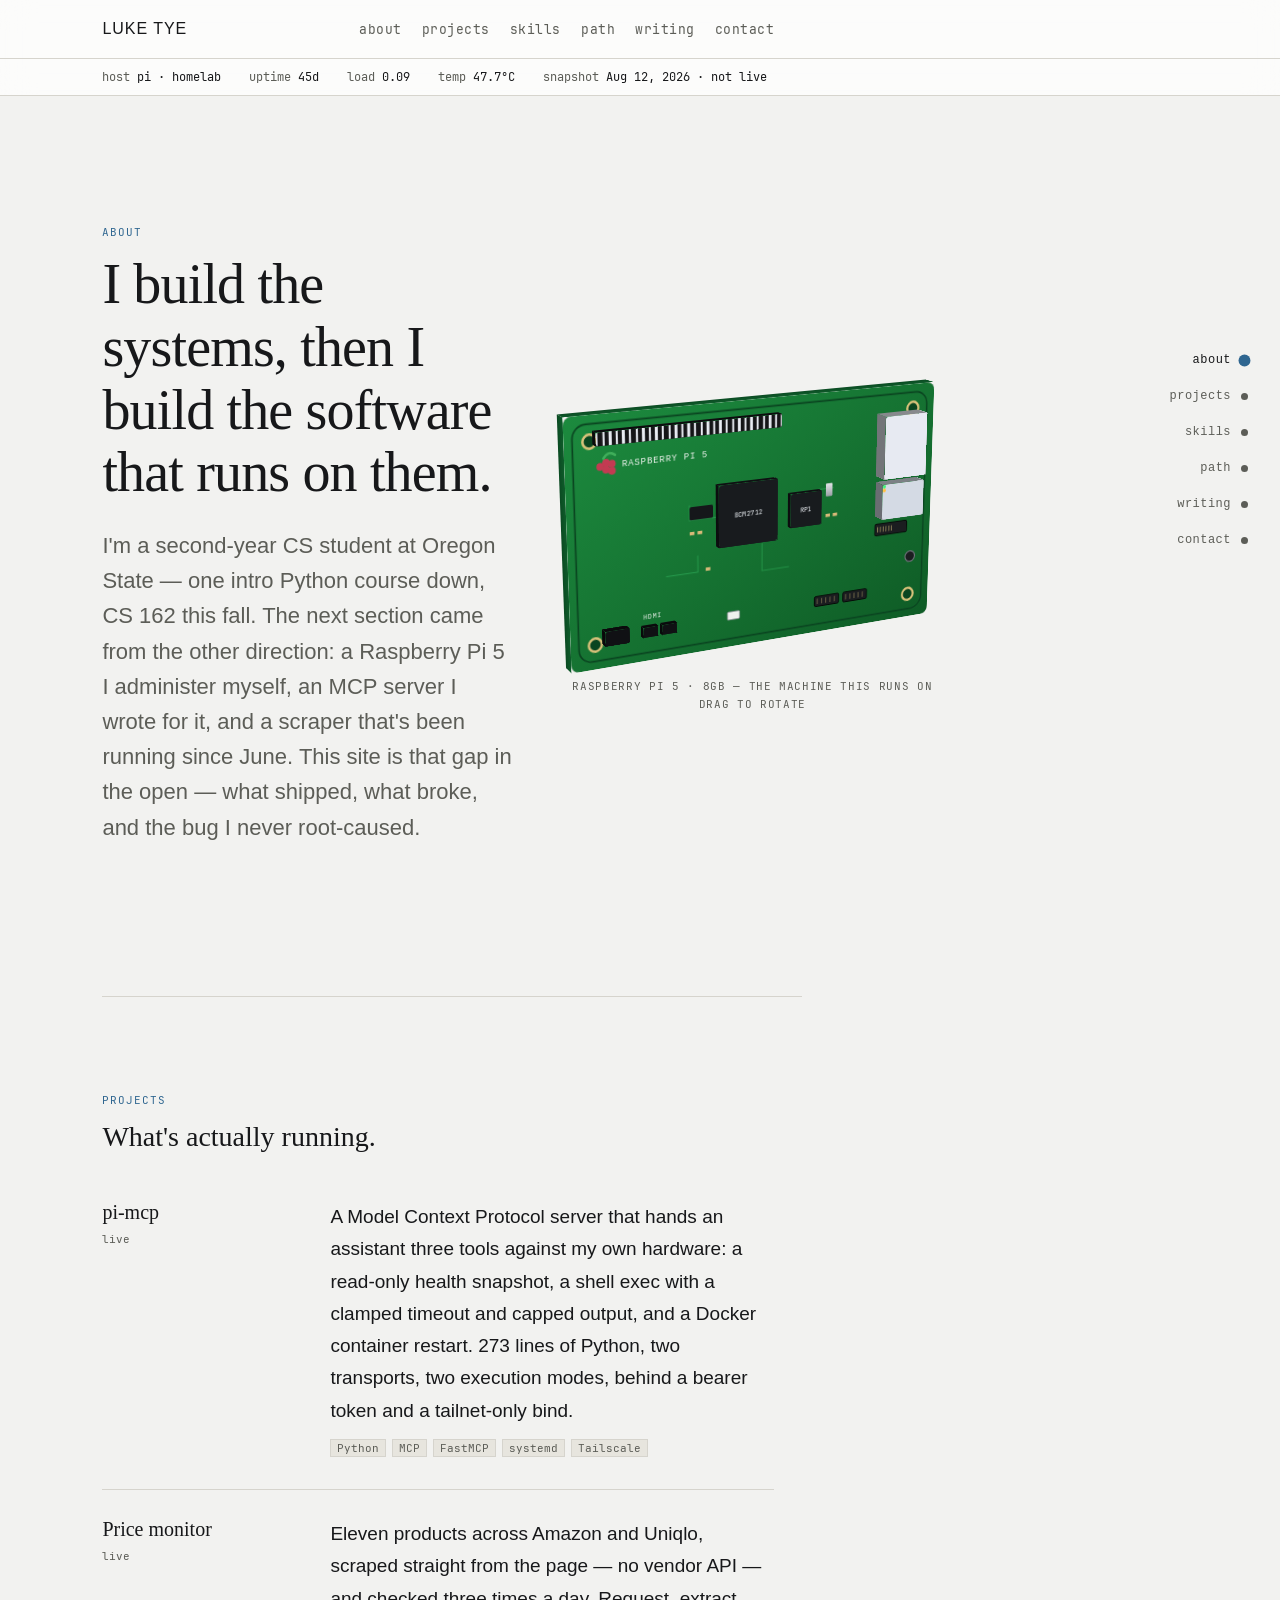
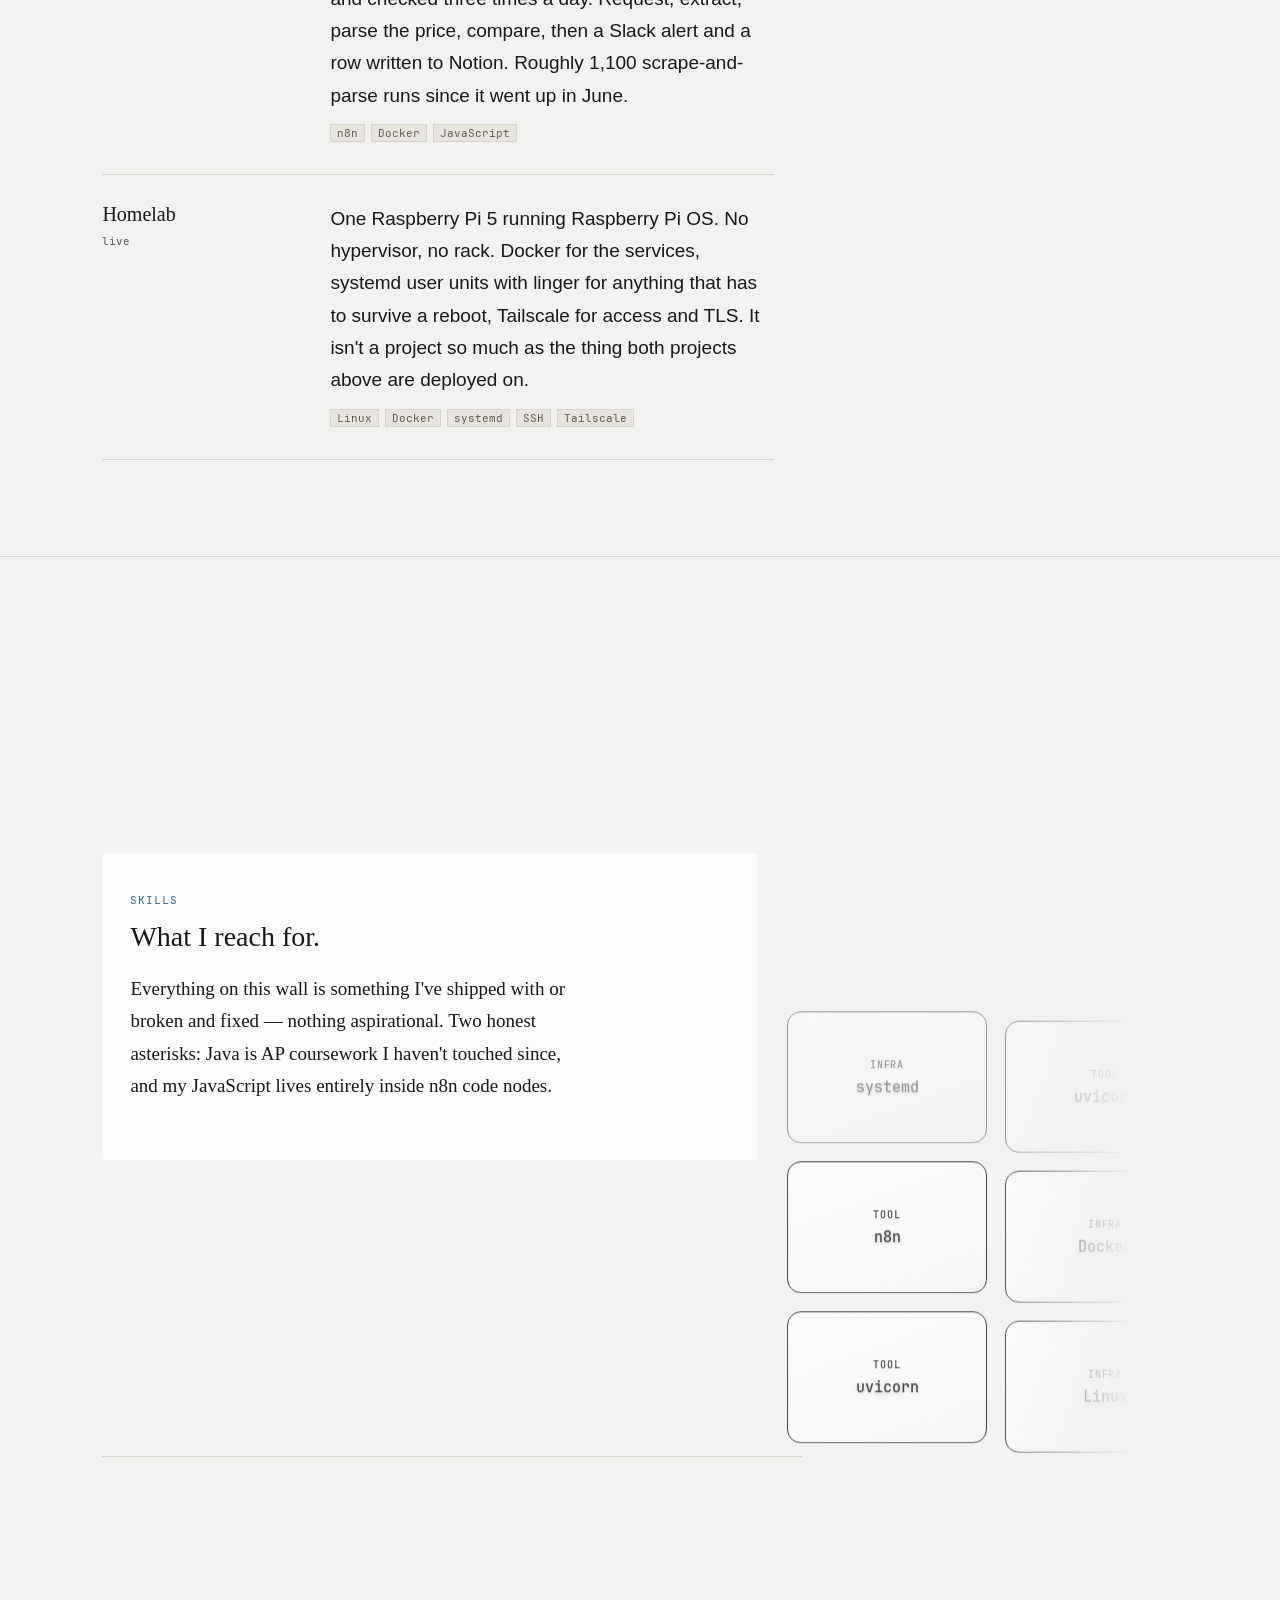
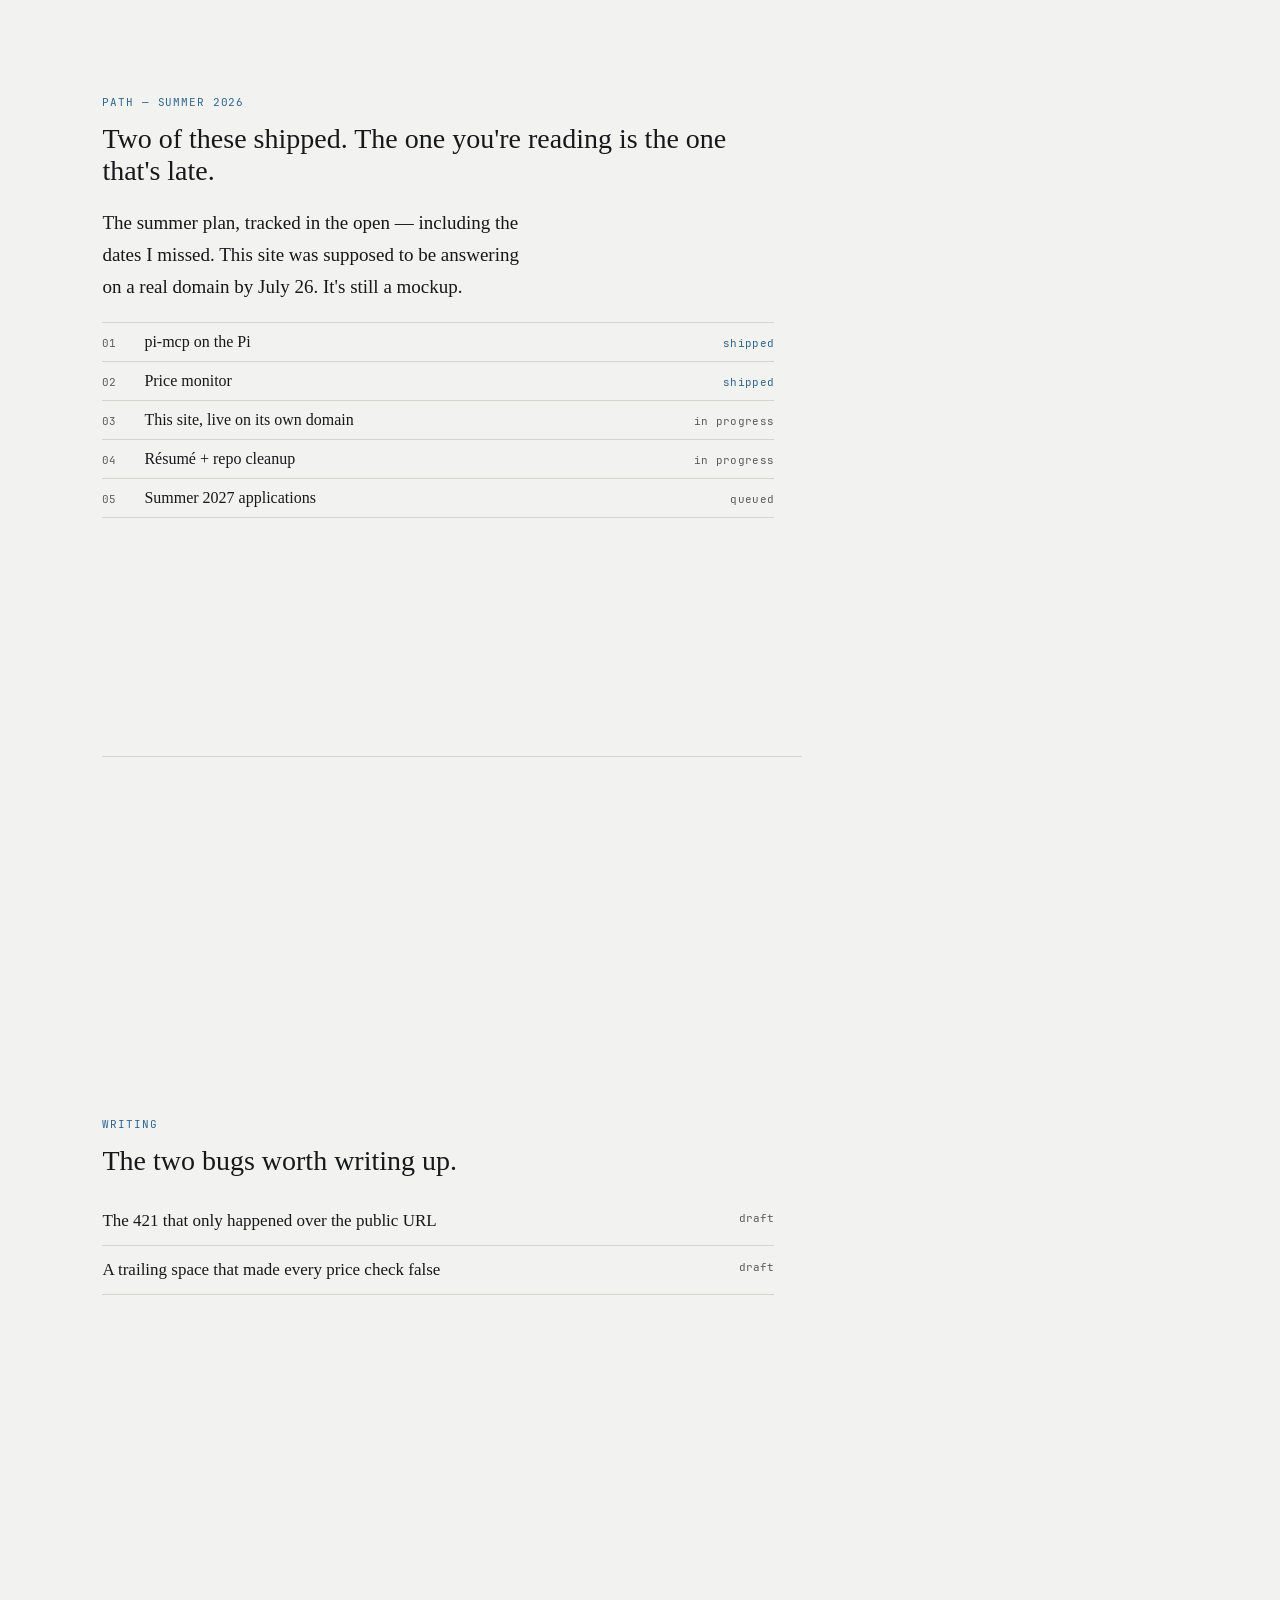
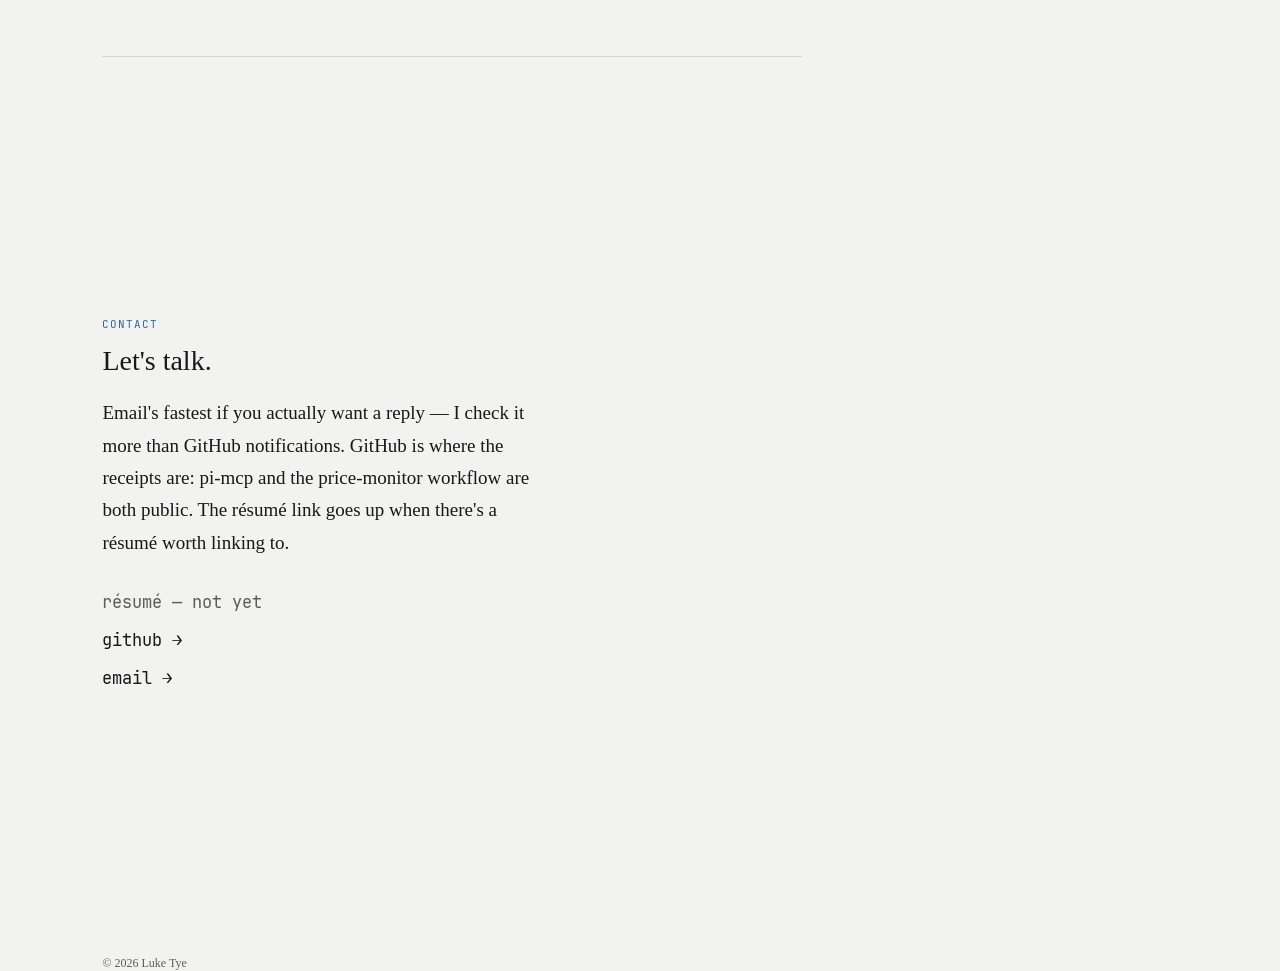
==== commit 970cfa4d: "Mobile skills wall: fix fade math for the shorter mobile box height The wall's per-tile vertical fad" ====
--- a/index.html
+++ b/index.html
@@ -404,7 +404,17 @@
       position: static;
       display: block;
       padding: 32px max(20px, 4vw) 0;
-      height: 360px;
+      /* Not an arbitrary number: initDriftWall's own per-tile vertical fade
+         (vFade: 0.78) computes a ~111px fade zone top and bottom from
+         tileHeight(132)+gap(10) — that math assumes a tall container like
+         desktop's full section height. At the previous 360px this left
+         under 106px of genuinely solid middle, less than one tile, so
+         nearly every tile sat inside a fade zone and got sliced by the
+         box's own overflow:hidden mid-tile instead of fading out cleanly.
+         4 tile-rows (4 * (132+10) = 568px) leaves real solid middle space
+         for the existing fade design to actually read as a fade, not a
+         crop. */
+      height: 568px;
     }
   }
   /* Just enough to keep tiles from rendering directly under the rail's own
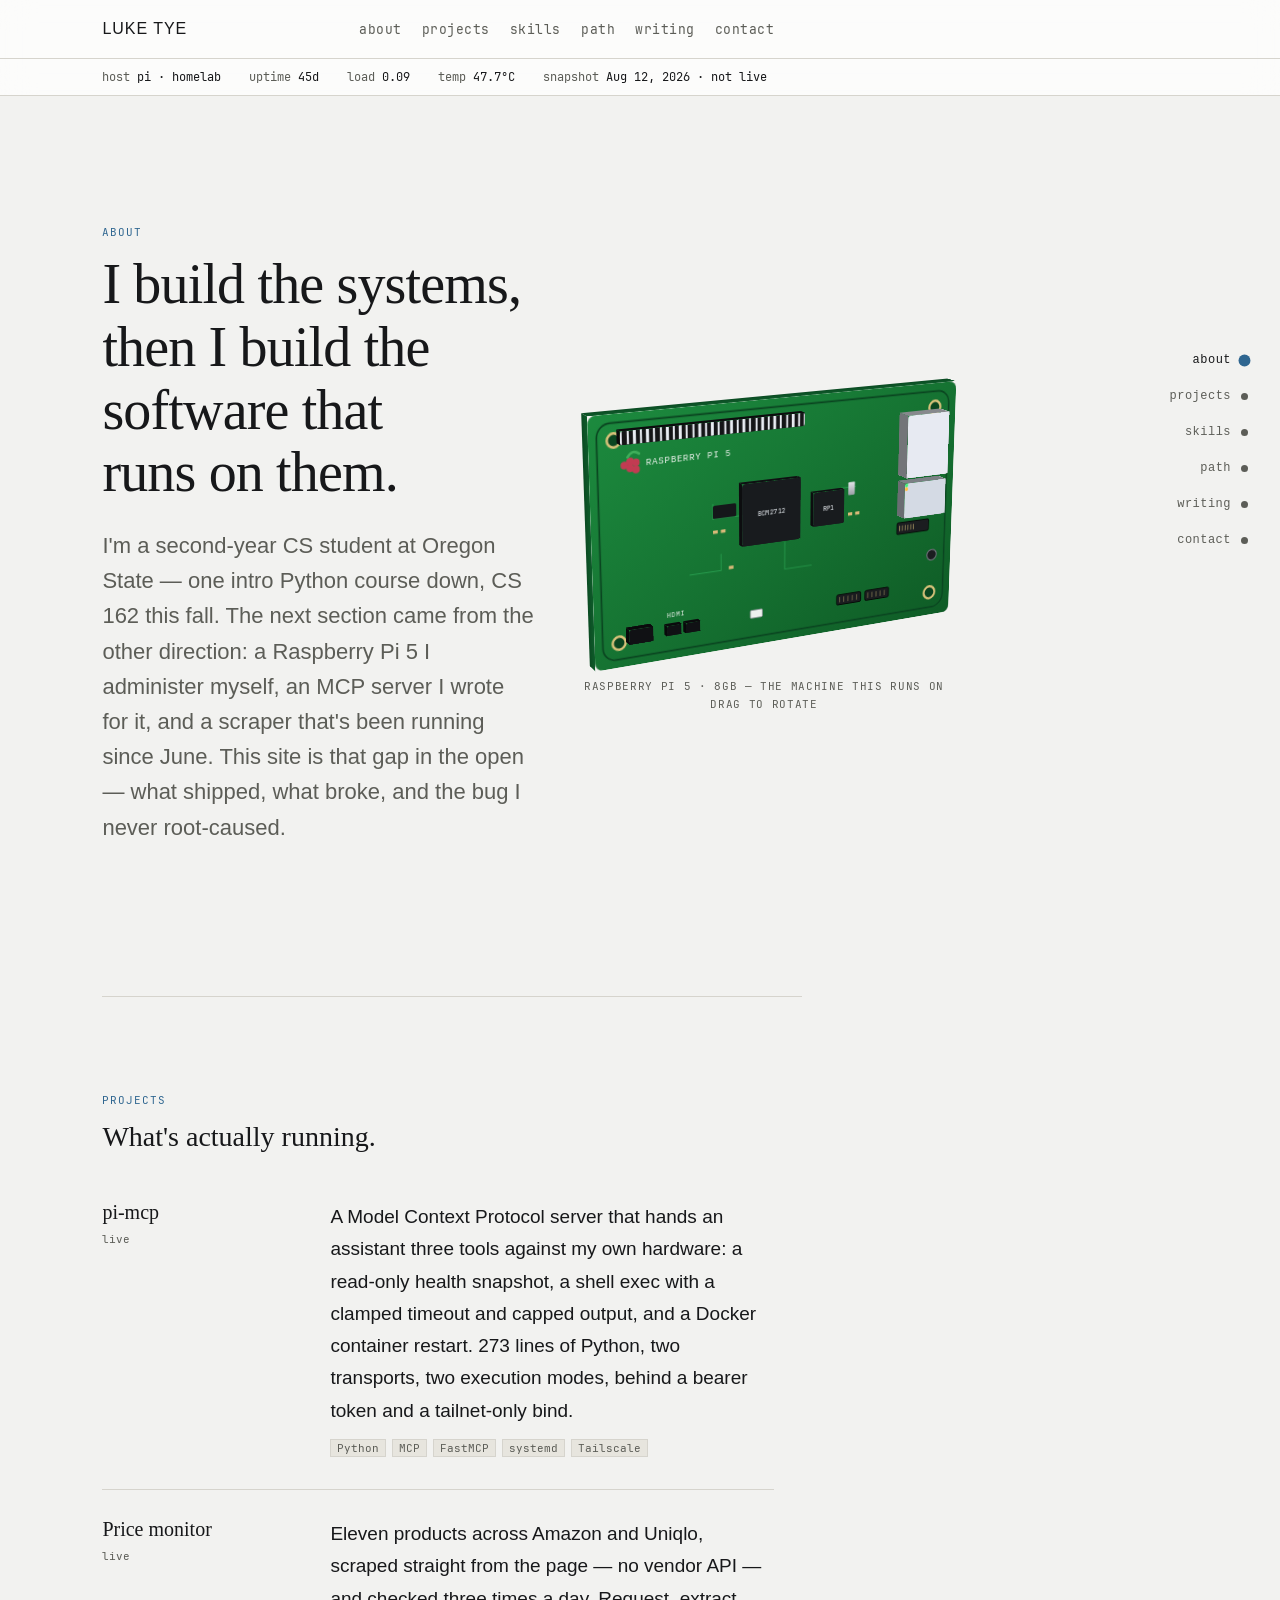
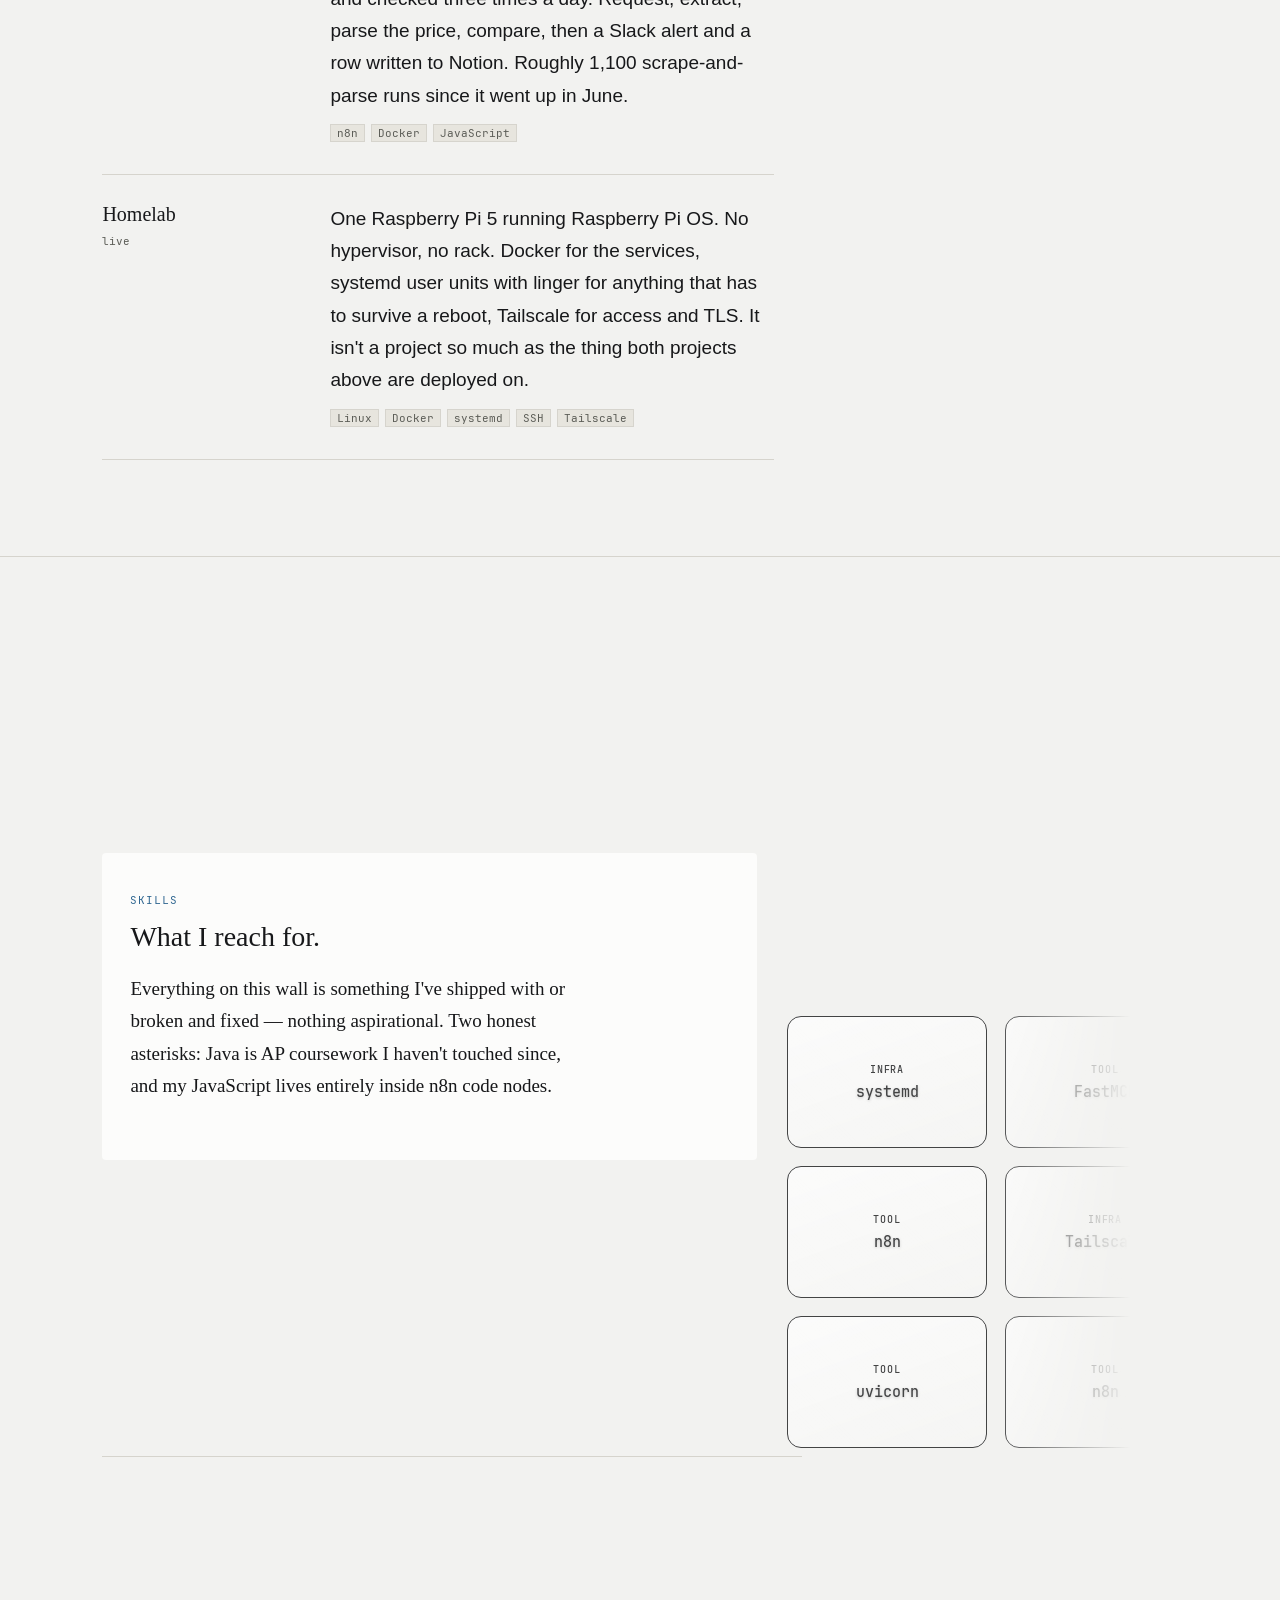
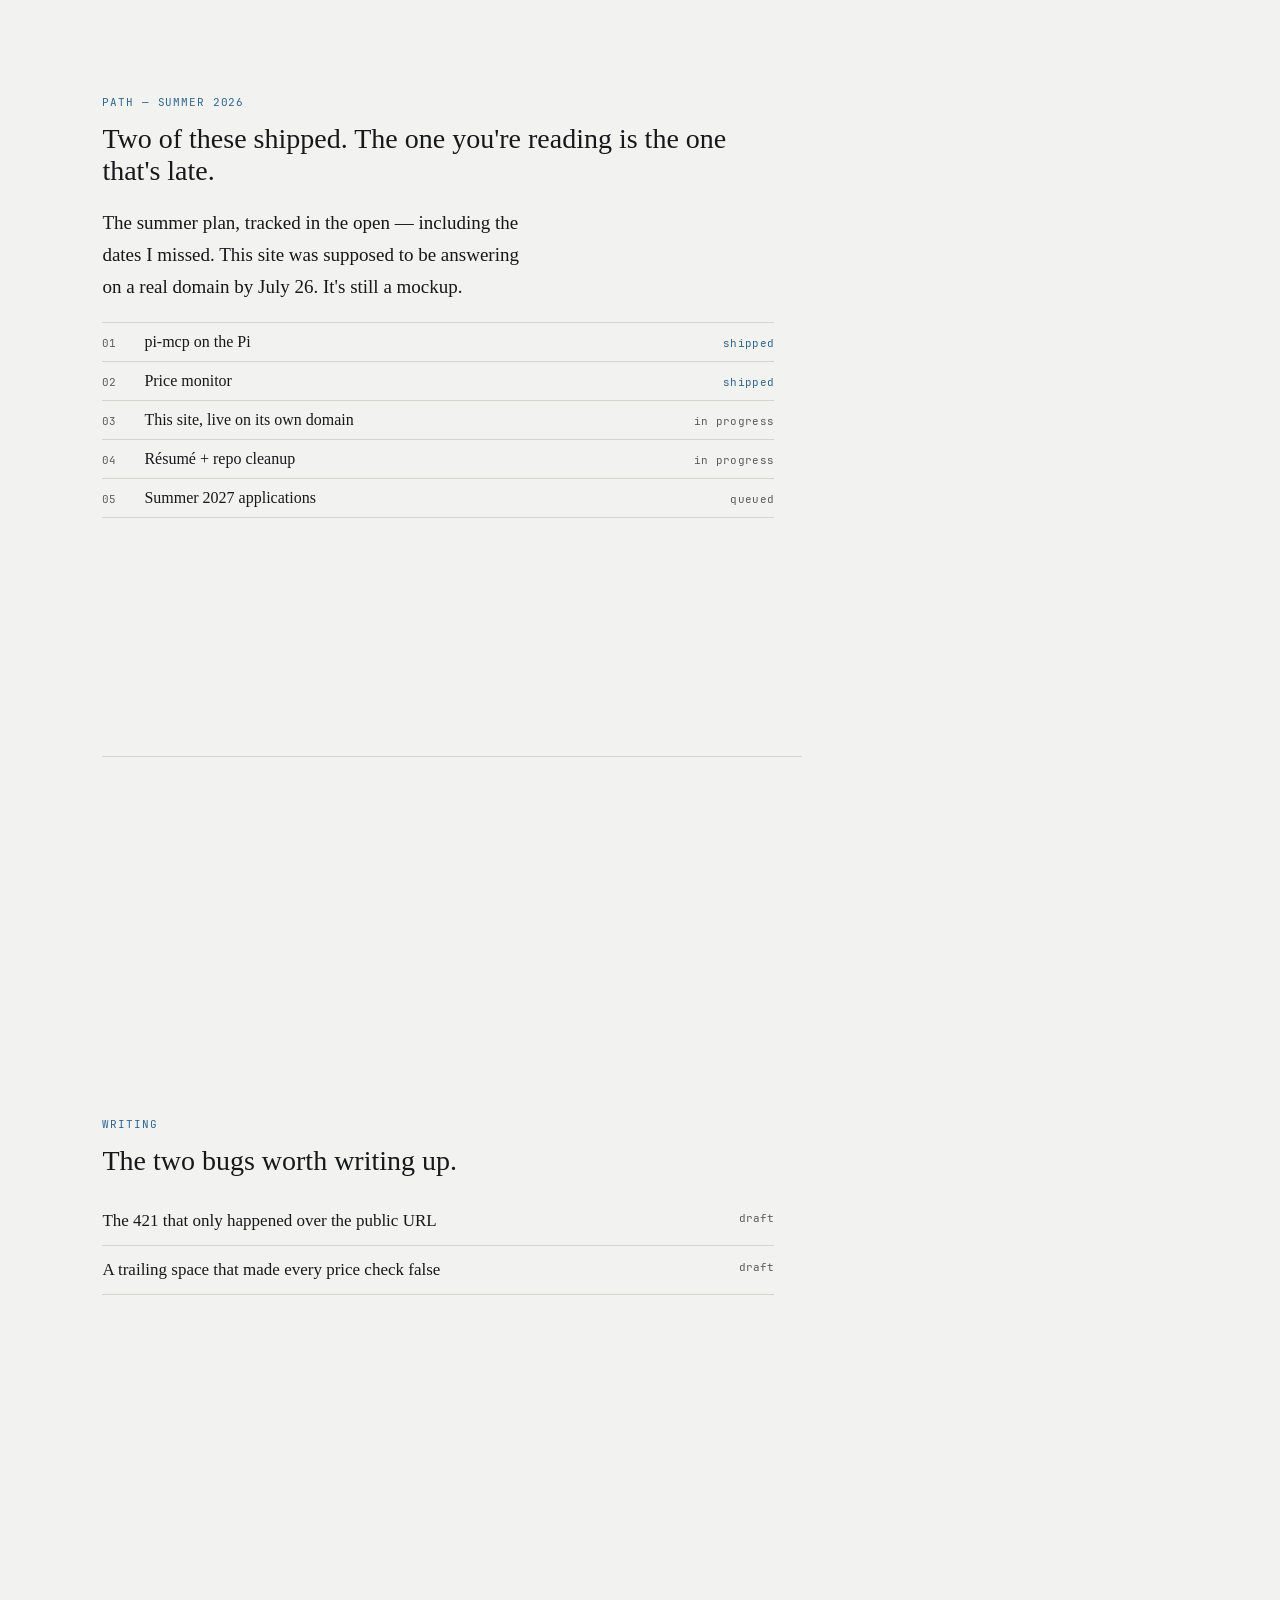
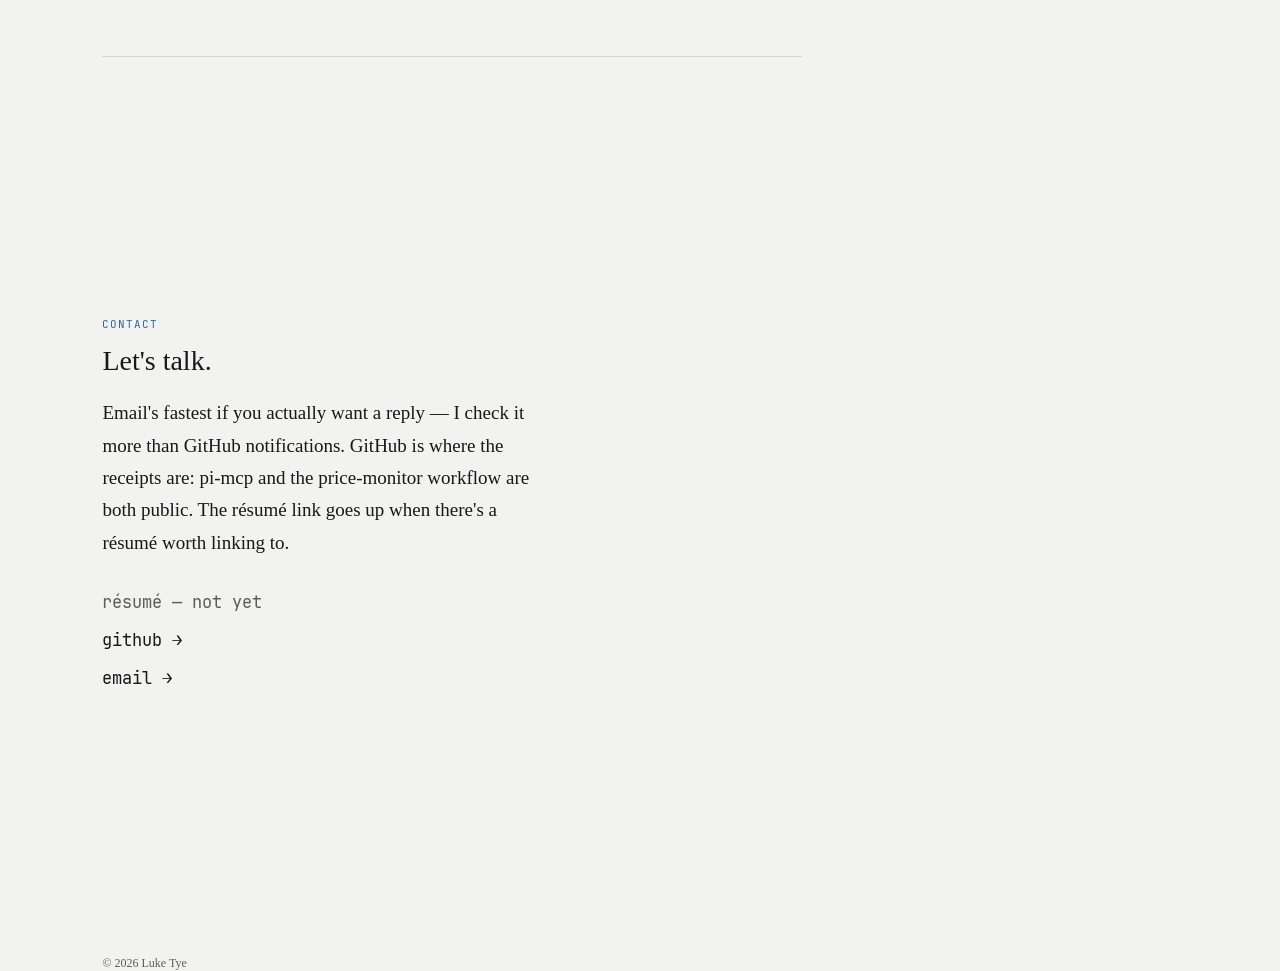
==== commit e7271900: "Fix real mobile text-cropping: pi5-stage flex-item min-width, nav wrap Found via direct DOM/CSS meas" ====
--- a/index.html
+++ b/index.html
@@ -122,7 +122,7 @@
   header.top { border-bottom: 1px solid var(--line); padding: 20px 0; }
   .topbar { display: flex; justify-content: space-between; align-items: baseline; gap: 16px; flex-wrap: wrap; }
   .wordmark { font-size: 1rem; letter-spacing: 0.06em; text-transform: uppercase; color: var(--ink); }
-  nav.mono { display: flex; gap: 20px; font-size: 0.8125rem; letter-spacing: 0.04em; color: var(--ink-dim); }
+  nav.mono { display: flex; flex-wrap: wrap; gap: 20px; font-size: 0.8125rem; letter-spacing: 0.04em; color: var(--ink-dim); }
   nav.mono a { text-decoration: none; display: inline-block; transition: color 120ms ease-out, transform 100ms ease-out, opacity 100ms ease-out; }
   nav.mono a:hover { color: var(--accent); }
   nav.mono a:active { color: var(--accent); transform: scale(0.96); opacity: 0.8; }
@@ -190,7 +190,14 @@
   .about-grid { display: grid; grid-template-columns: 1.15fr 1fr; gap: 40px; align-items: center; }
   @media (max-width: 900px) { .about-grid { grid-template-columns: 1fr; } }
 
-  .pi5-panel { display: flex; flex-direction: column; align-items: center; gap: 10px; }
+  /* min-width:0 has to sit here, not just on .pi5-stage below -- this is
+     the actual .about-grid item, and a grid item's own default
+     min-width:auto derives from its descendants' min-content regardless of
+     min-width overrides set further down the tree. Without it here too,
+     the single-column mobile grid still sized its one track to
+     .pi5-object's fixed 400px width and pushed the thesis paragraph in
+     the other grid item off the right edge of the viewport. */
+  .pi5-panel { display: flex; flex-direction: column; align-items: center; gap: 10px; min-width: 0; }
   .pi5-caption { font-size: 11px; letter-spacing: 0.06em; text-transform: uppercase; color: var(--ink-dim); text-align: center; line-height: 1.6; }
 
   /* pi5 — a real, colored, orbitable 3D board. drag rotates it freely (1:1
@@ -213,6 +220,16 @@
   .pi5-stage {
     --pw: 400px; --ph: 250px; --pd: 16px; --s: 1;
     width: 100%;
+    /* .pi5-object below is a fixed var(--pw) (400px) wide flex child --
+       needed so its cube-face math stays correct regardless of --s -- and
+       a flex item's default min-width:auto makes its automatic minimum
+       equal to that content size. Without overriding it, .pi5-stage could
+       never actually shrink below ~400px no matter what width:100% here
+       asked for, forcing #about's single-column mobile grid (and the
+       thesis paragraph sharing that column) to grow to fit it and
+       overflow the viewport -- transform:scale below only repaints the
+       object smaller, it doesn't change this layout-sizing math at all. */
+    min-width: 0;
     display: flex; justify-content: center; align-items: center;
     padding: 16px 0 24px;
     perspective: 1500px;
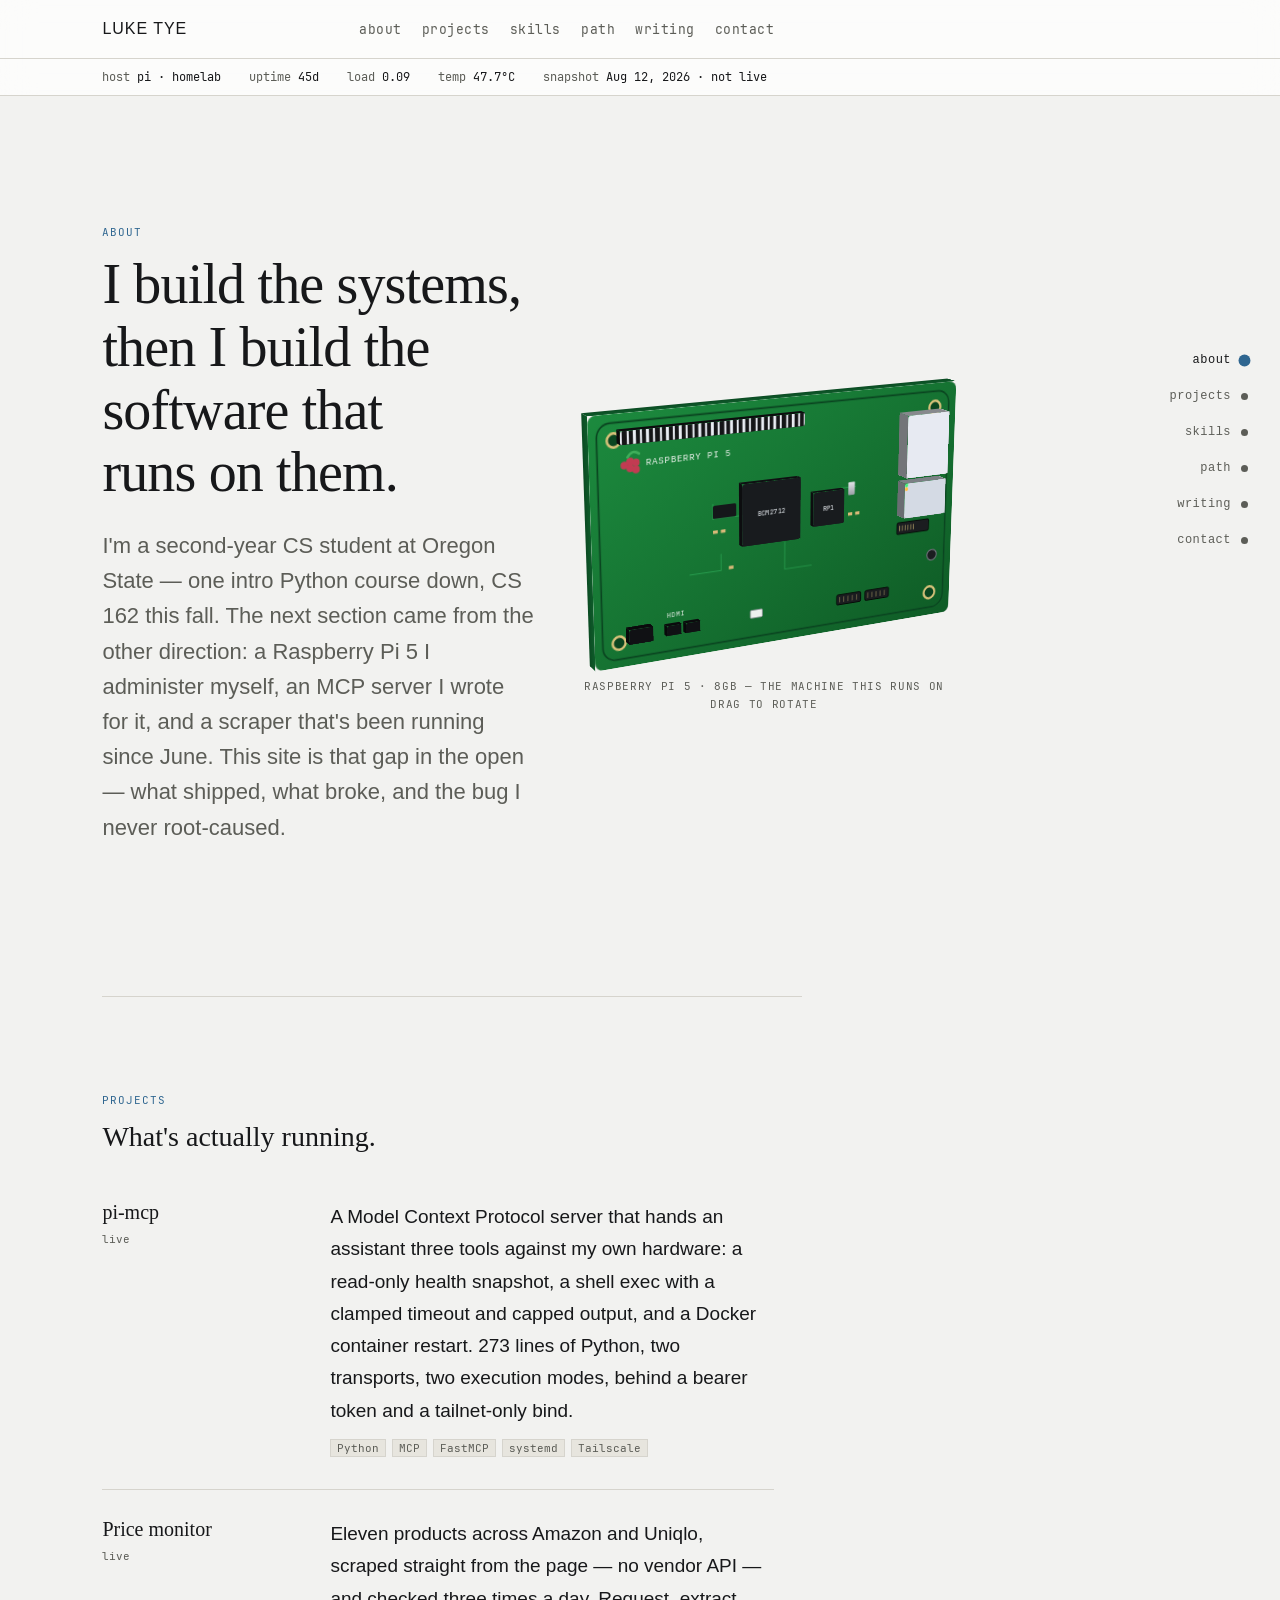
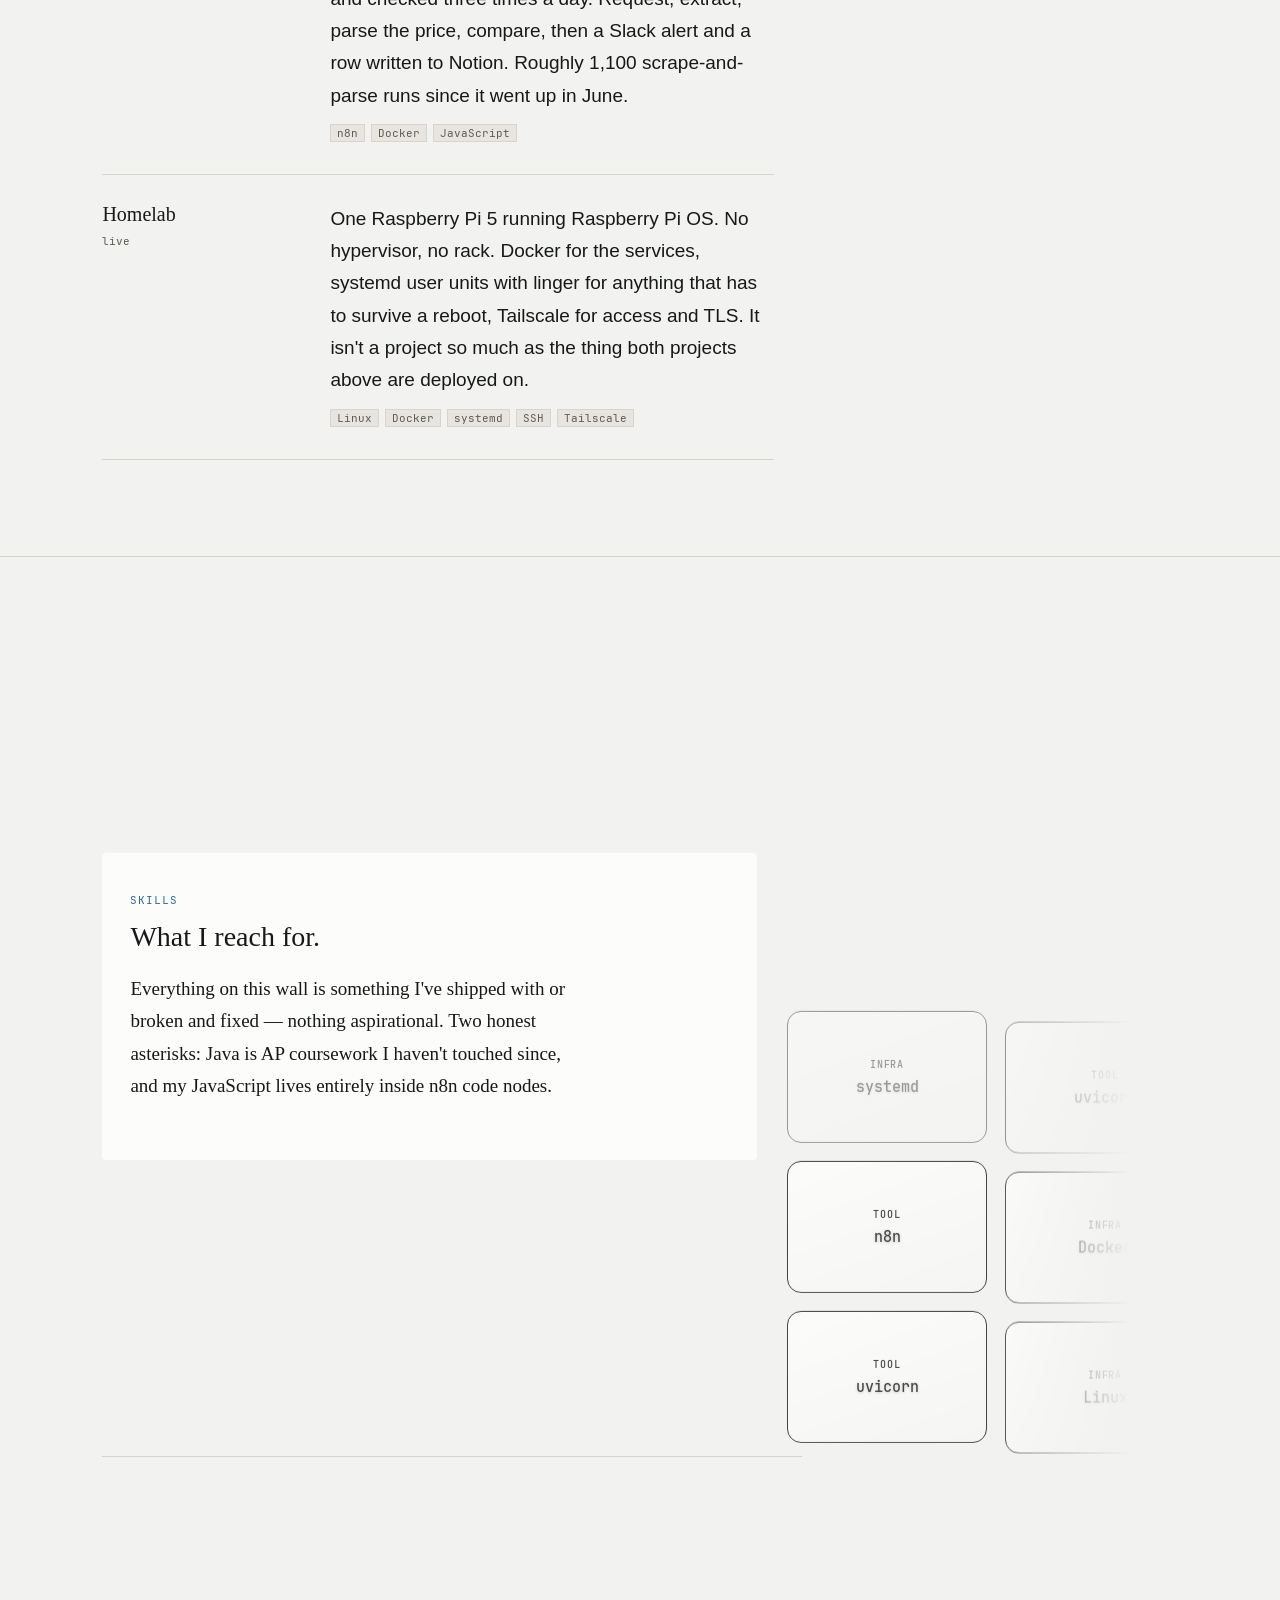
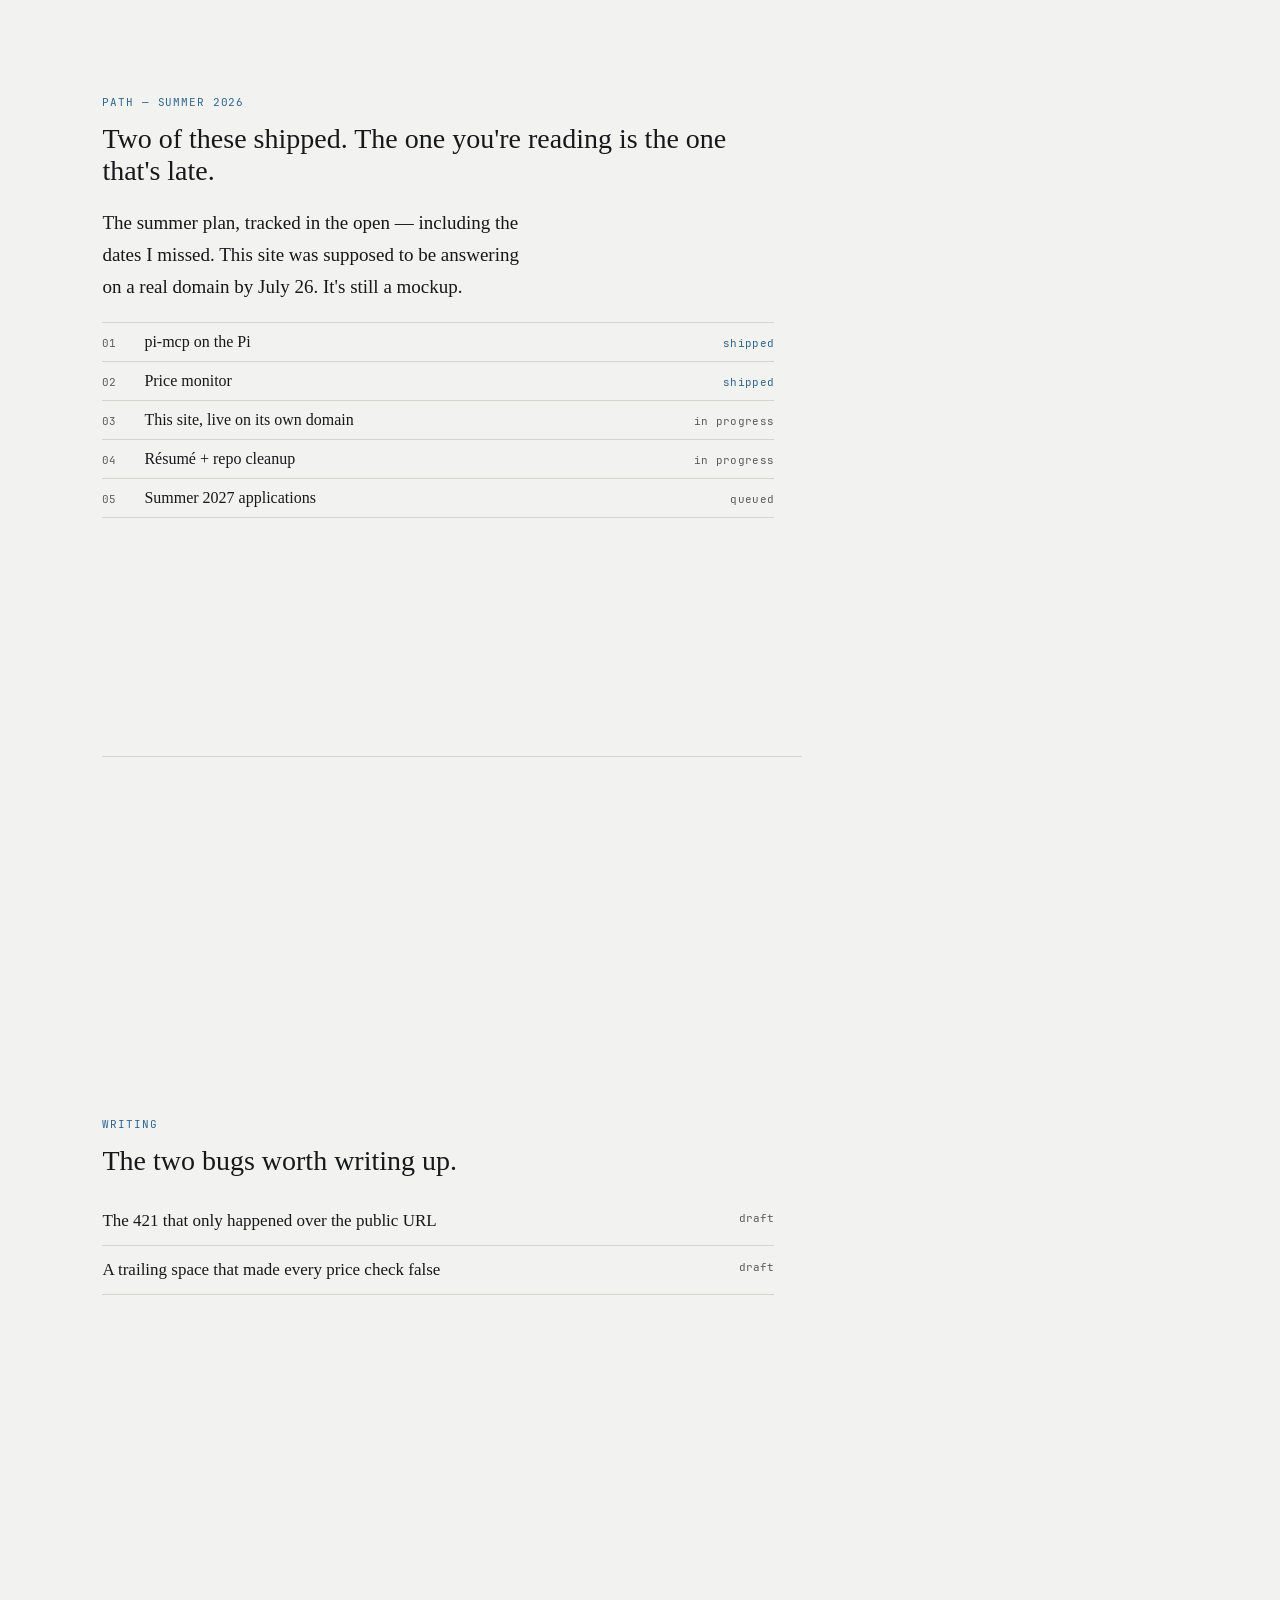
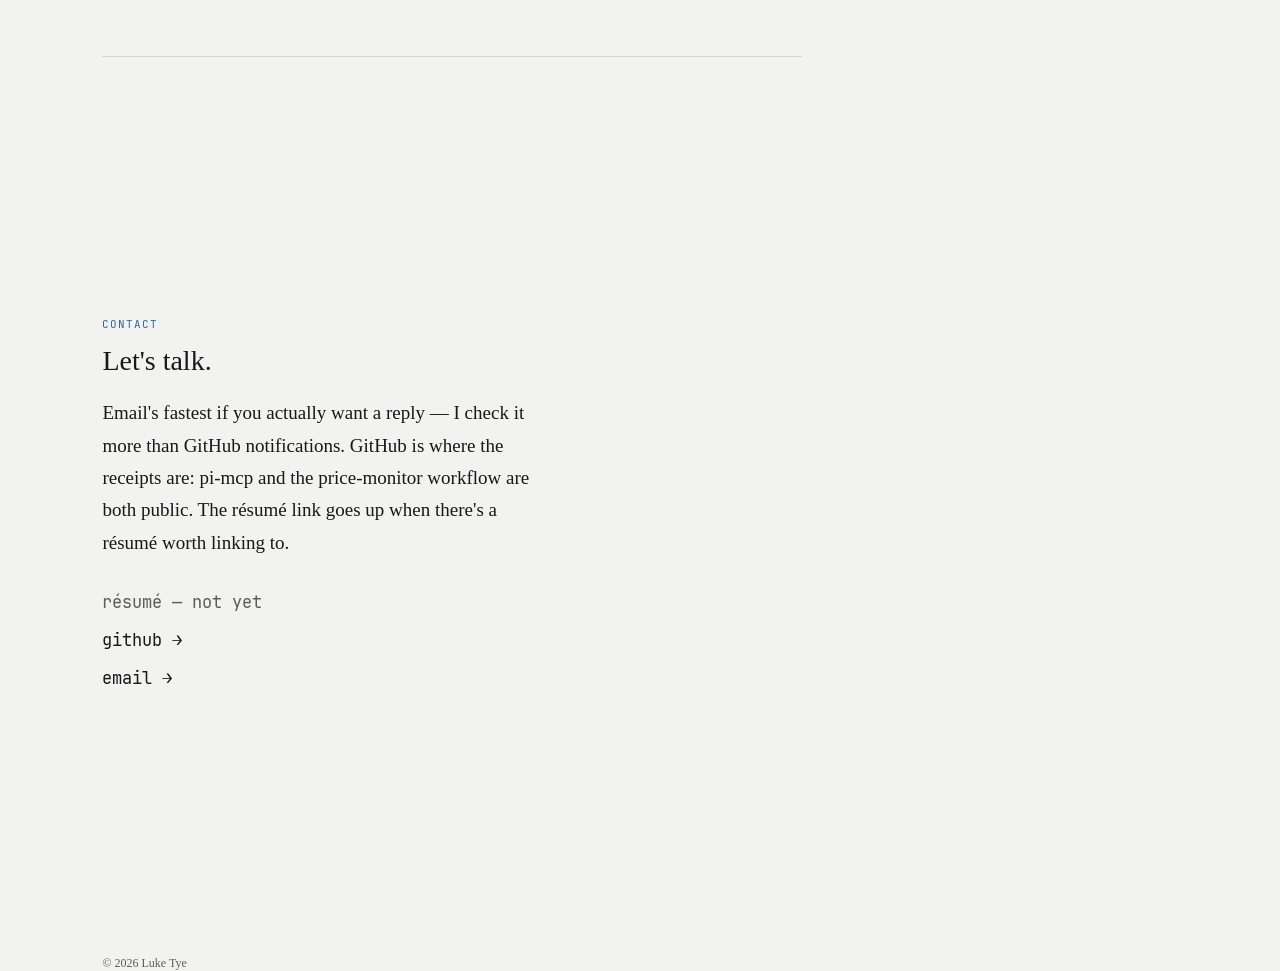
==== commit 351b85a4: "Mobile skills wall: match desktop's proven scale, rebuild on first visible Sized the mobile wall box" ====
--- a/index.html
+++ b/index.html
@@ -421,17 +421,18 @@
       position: static;
       display: block;
       padding: 32px max(20px, 4vw) 0;
-      /* Not an arbitrary number: initDriftWall's own per-tile vertical fade
-         (vFade: 0.78) computes a ~111px fade zone top and bottom from
-         tileHeight(132)+gap(10) — that math assumes a tall container like
-         desktop's full section height. At the previous 360px this left
-         under 106px of genuinely solid middle, less than one tile, so
-         nearly every tile sat inside a fade zone and got sliced by the
-         box's own overflow:hidden mid-tile instead of fading out cleanly.
-         4 tile-rows (4 * (132+10) = 568px) leaves real solid middle space
-         for the existing fade design to actually read as a fade, not a
-         crop. */
-      height: 568px;
+      /* Not an arbitrary number: initDriftWall's per-tile vertical fade
+         (vFade: 0.78) and its buildColumns() copy count are both tuned
+         against a tall container — desktop's whole min-height:100vh
+         section. A short fixed box (560-ish px, tried first) starved both:
+         the fade zones ate nearly the whole box, and there wasn't enough
+         vertical track built to keep the window filled through a full
+         drift cycle, so real devices showed mostly empty space with tiles
+         only clustered near one edge. Matching desktop's own scale
+         (100dvh) instead of guessing a smaller constant gives this
+         existing, already-proven math the room it actually needs. */
+      height: 100vh;
+      height: 100dvh;
     }
   }
   /* Just enough to keep tiles from rendering directly under the rail's own
@@ -1010,7 +1011,7 @@
       entries.forEach(function (entry) {
         if (entry.isIntersecting && !played) {
           played = true;
-          var fromY = restY - 46;
+          var fromY = restY - 55.2; // 46deg sweep + 20%
           var t0 = null;
           function introTick(ts) {
             if (t0 === null) t0 = ts;
@@ -1288,7 +1289,27 @@
       }
       raf = requestAnimationFrame(tick);
     }
-    function start() { if (!raf) { lastTs = null; raf = requestAnimationFrame(tick); } }
+    var rebuiltOnFirstStart = false;
+    function start() {
+      if (!rebuiltOnFirstStart) {
+        // containerHeight was first read at script-execution time (var
+        // containerHeight = root.clientHeight || 560). On mobile the wall's
+        // box height comes from 100dvh, which some browsers don't finish
+        // resolving until after the first layout/paint pass -- if that
+        // read landed on a stale or fallback value, buildColumns() sized
+        // too few vertical copies for the container it's actually in,
+        // leaving real gaps no per-frame animation logic then fixes. This
+        // element is only just now intersecting the viewport for the
+        // first time, guaranteeing a real, current clientHeight, so redo
+        // both against it once here rather than trusting the load-time
+        // read.
+        rebuiltOnFirstStart = true;
+        containerHeight = root.clientHeight || containerHeight;
+        buildColumns();
+        measureGeometry();
+      }
+      if (!raf) { lastTs = null; raf = requestAnimationFrame(tick); }
+    }
     function stop() { if (raf) { cancelAnimationFrame(raf); raf = null; } }
 
     // Two layouts, chosen by viewport width, both measured against the
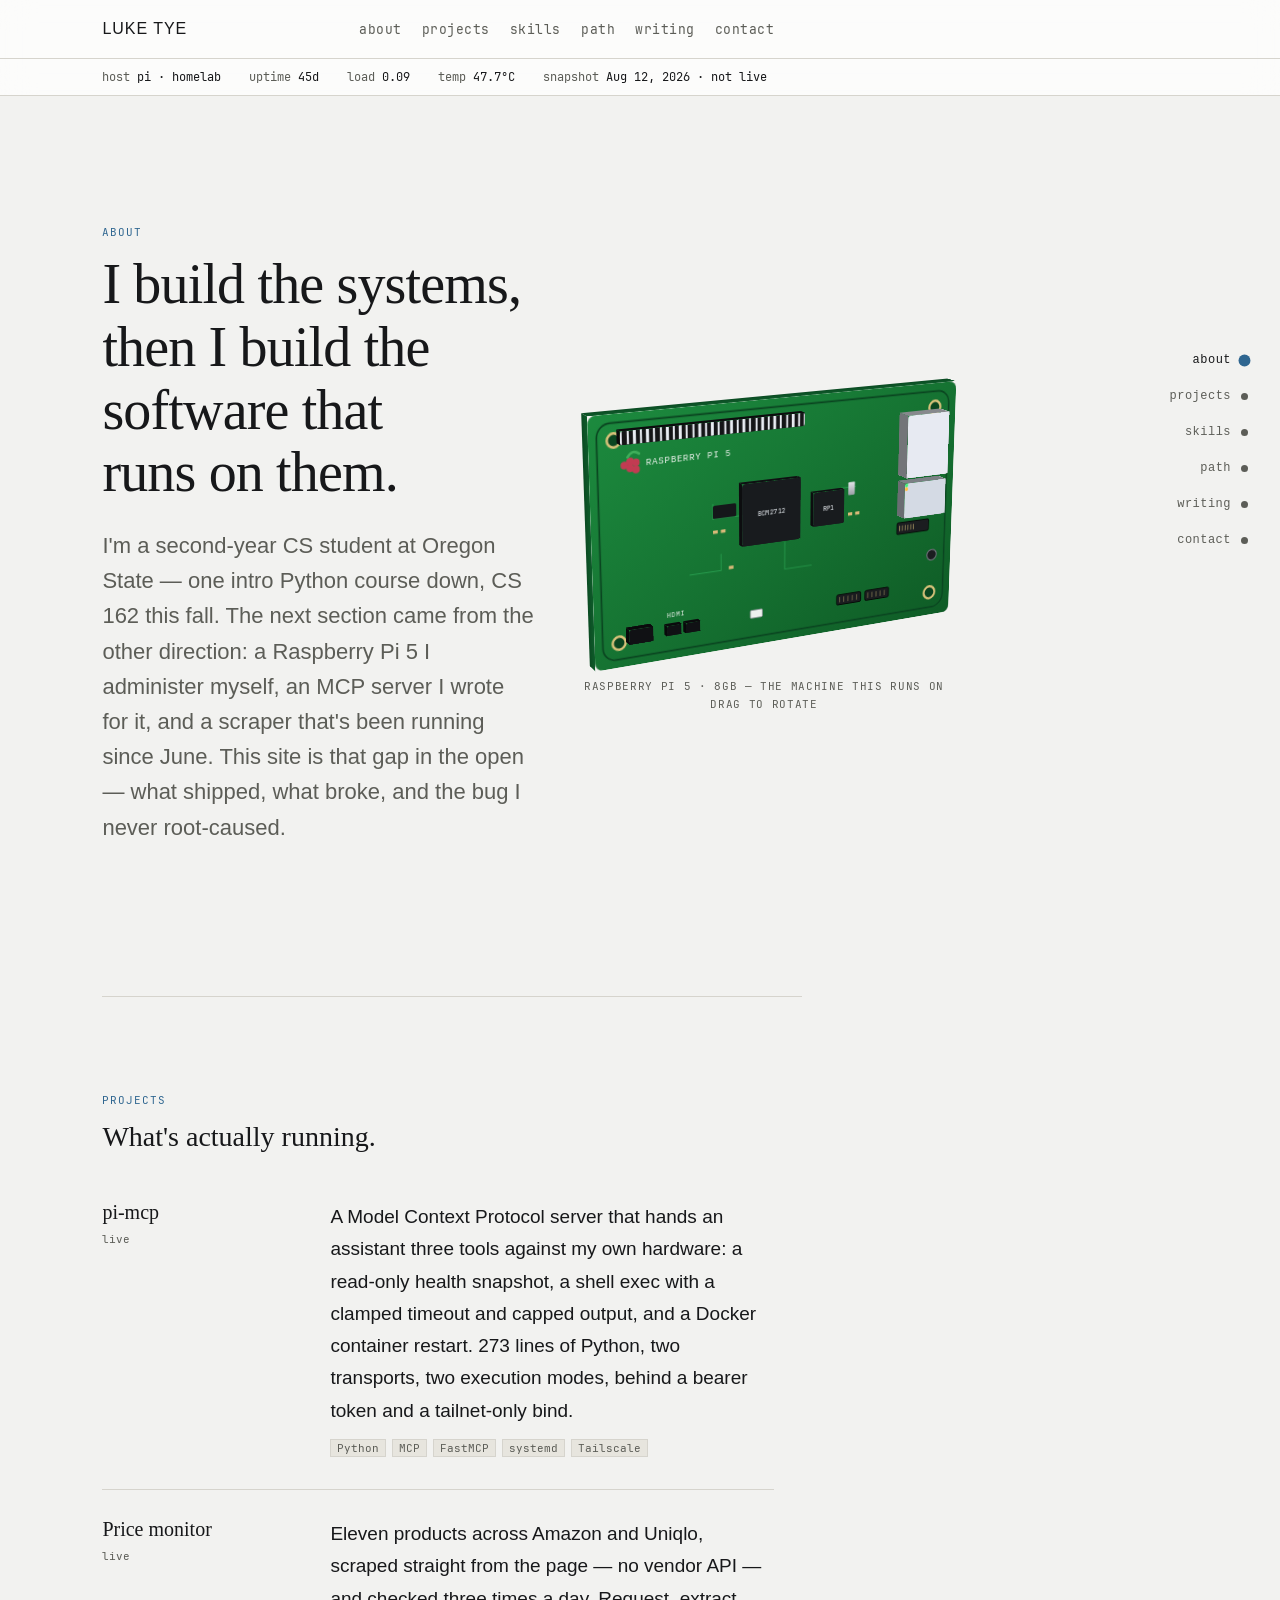
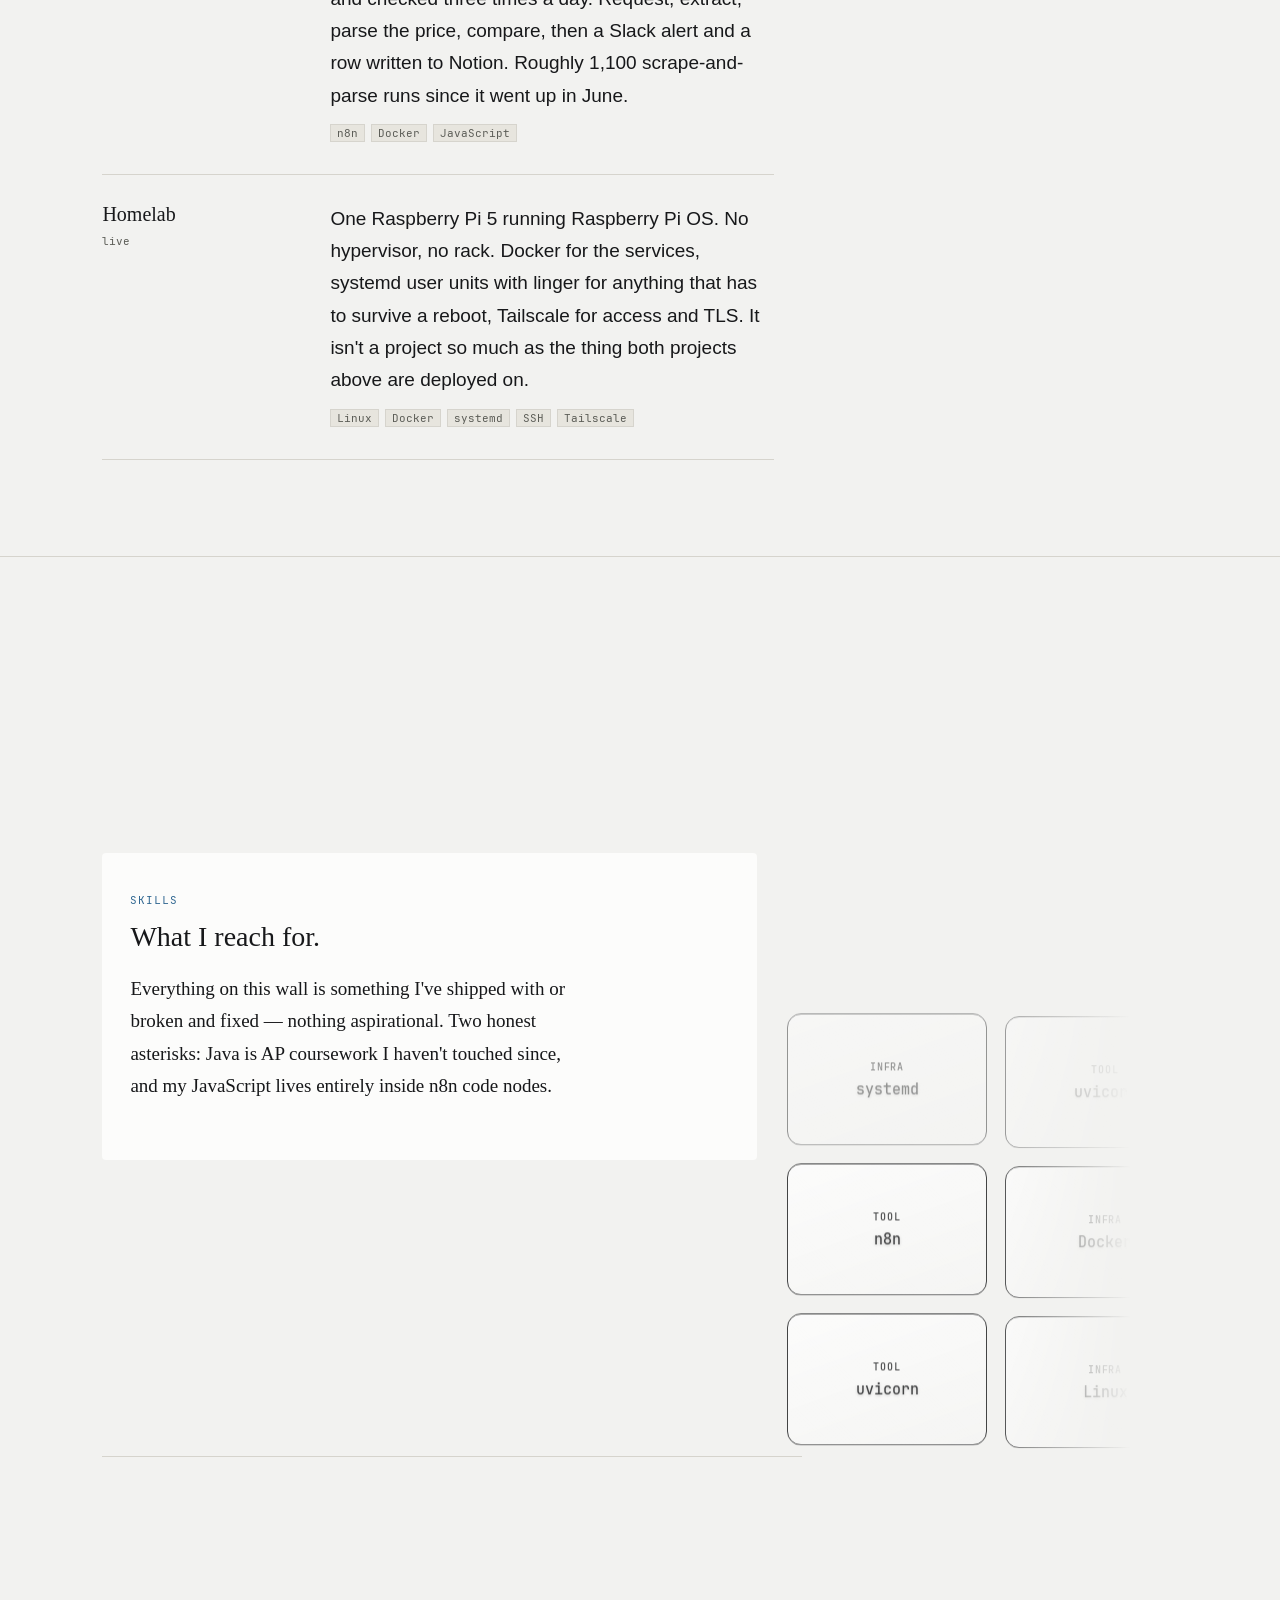
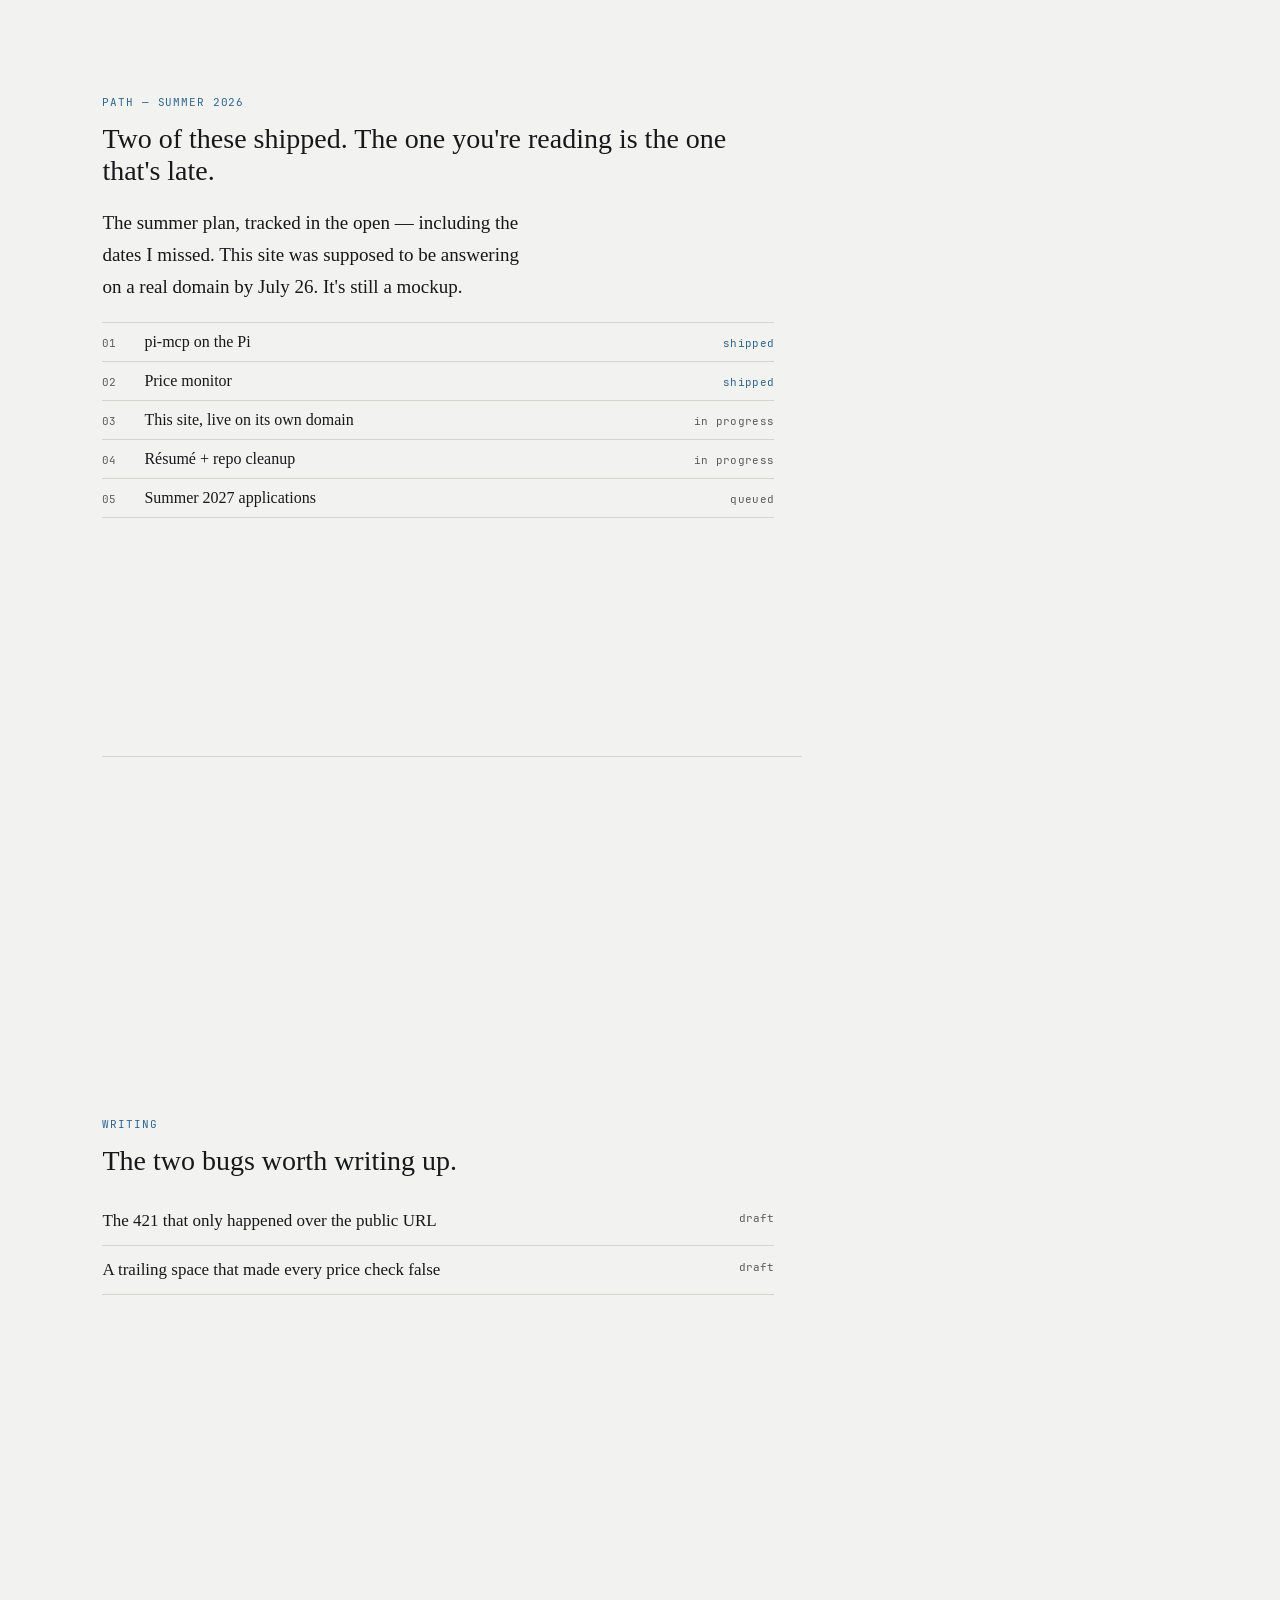
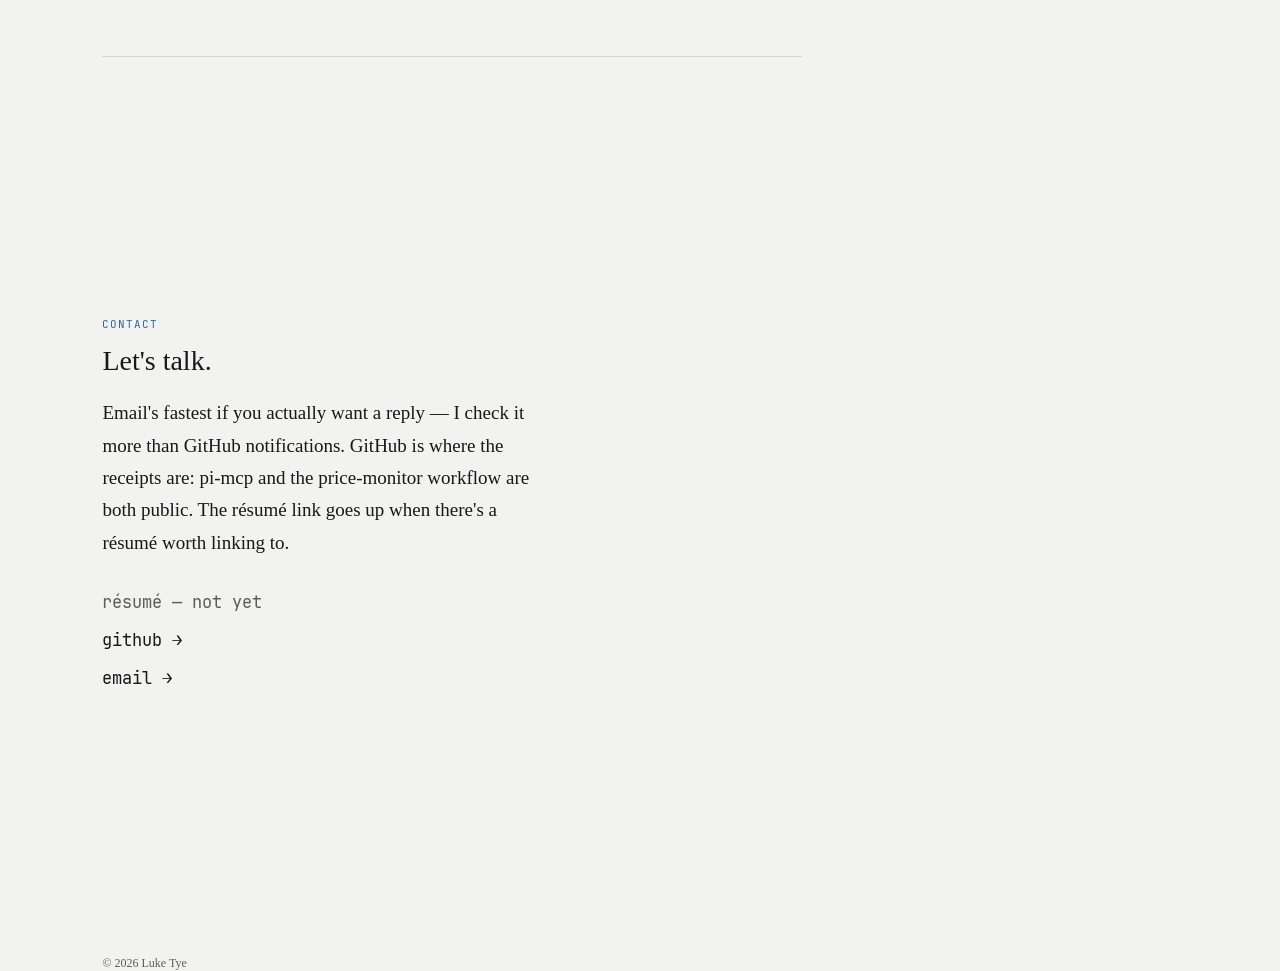
==== commit 87b83fa1: "Fix sticky header broken by earlier overflow-x:hidden .chrome already had position:sticky;top:0 -- i" ====
--- a/index.html
+++ b/index.html
@@ -93,10 +93,16 @@
        clipped 3D-transformed content out of the page's own scrollable
        overflow, so without this, window.innerWidth itself grows to fit it
        and the whole page becomes sideways-pannable on mobile. This closes
-       that leak; it isn't hiding any content that was otherwise visible. */
-    overflow-x: hidden;
-  }
-  html { overflow-x: hidden; }
+       that leak; it isn't hiding any content that was otherwise visible.
+       Using clip, not hidden: setting only overflow-x (not overflow-y)
+       makes the UA compute overflow-y as auto per spec, turning body/html
+       into their own scroll containers -- which broke .chrome's
+       position:sticky header (stuck relative to the wrong box) the moment
+       this was added. overflow-x:clip doesn't establish a scroll
+       container, so it closes the same leak without that side effect. */
+    overflow-x: clip;
+  }
+  html { overflow-x: clip; }
 
   .mono { font-family: "JetBrains Mono", ui-monospace, "SF Mono", "Cascadia Code", Menlo, Consolas, monospace; }
   .sans { font-family: -apple-system, "Segoe UI", "Helvetica Neue", Arial, sans-serif; }
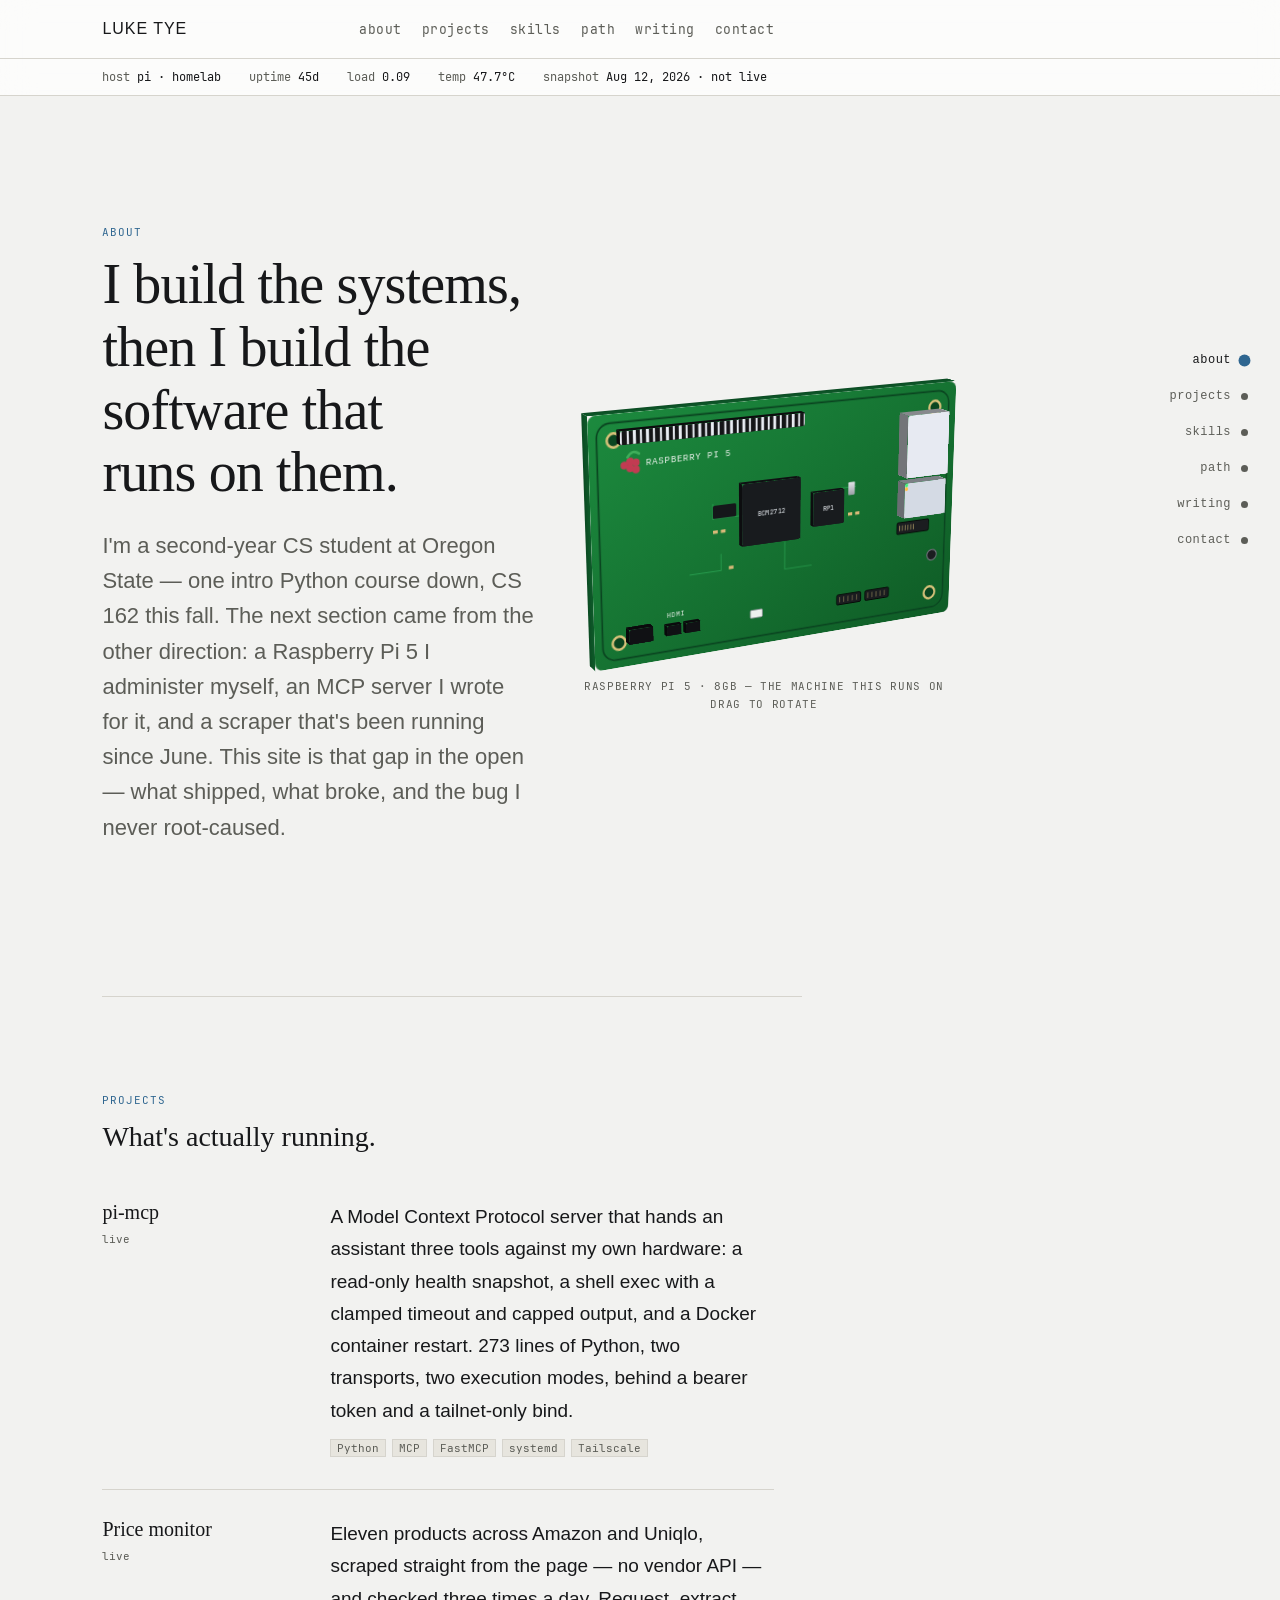
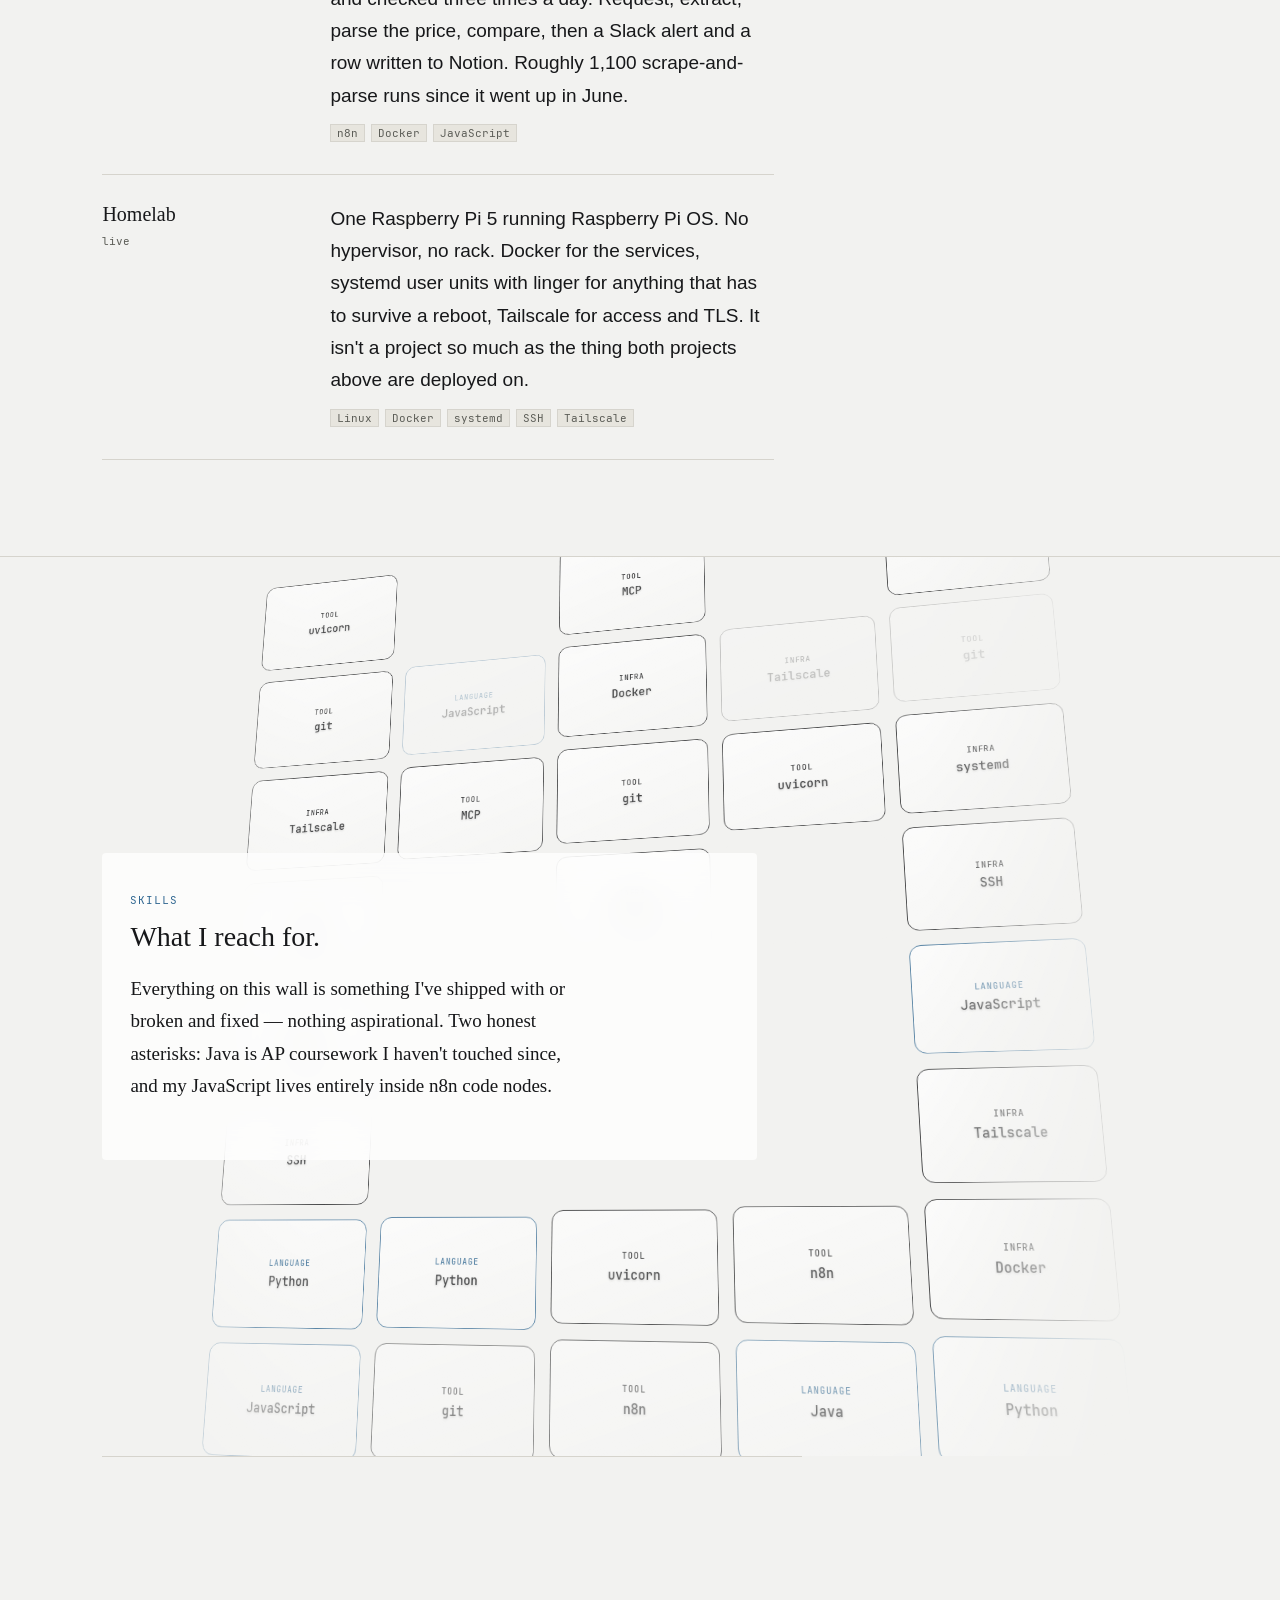
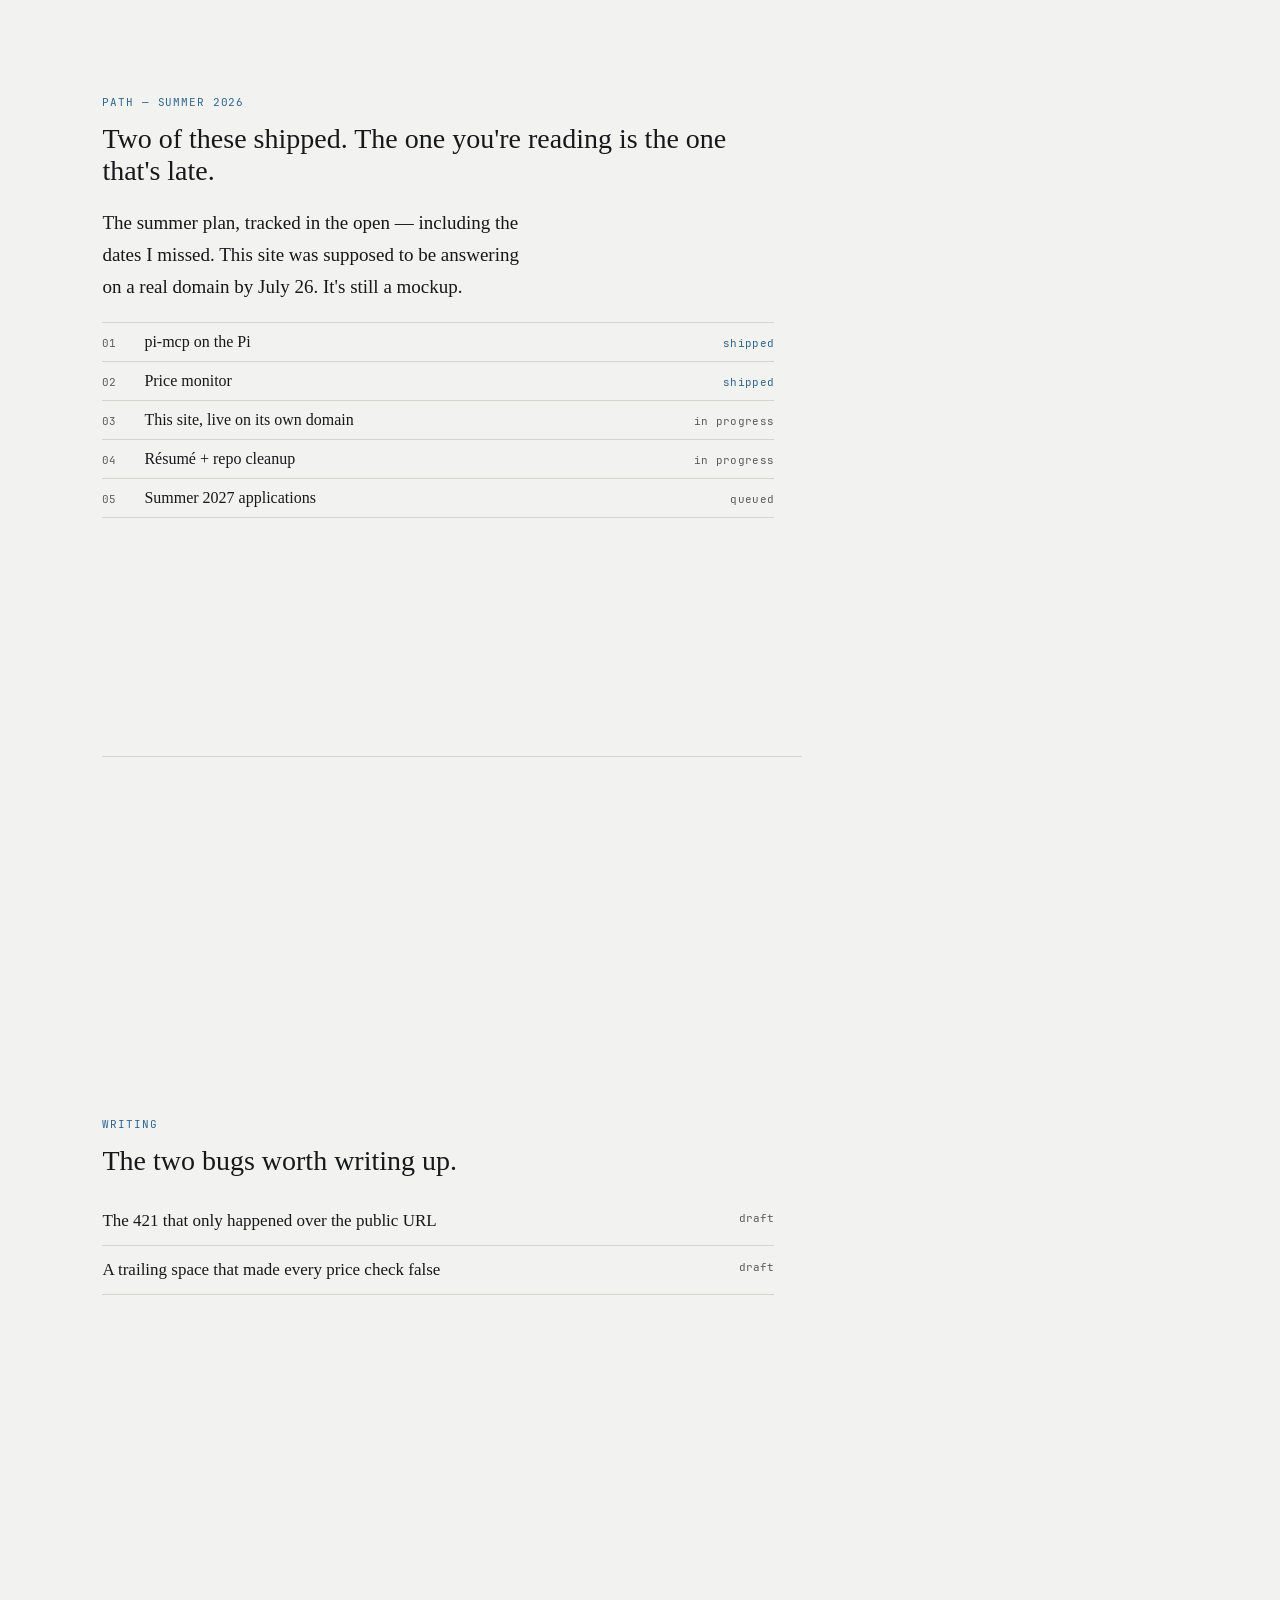
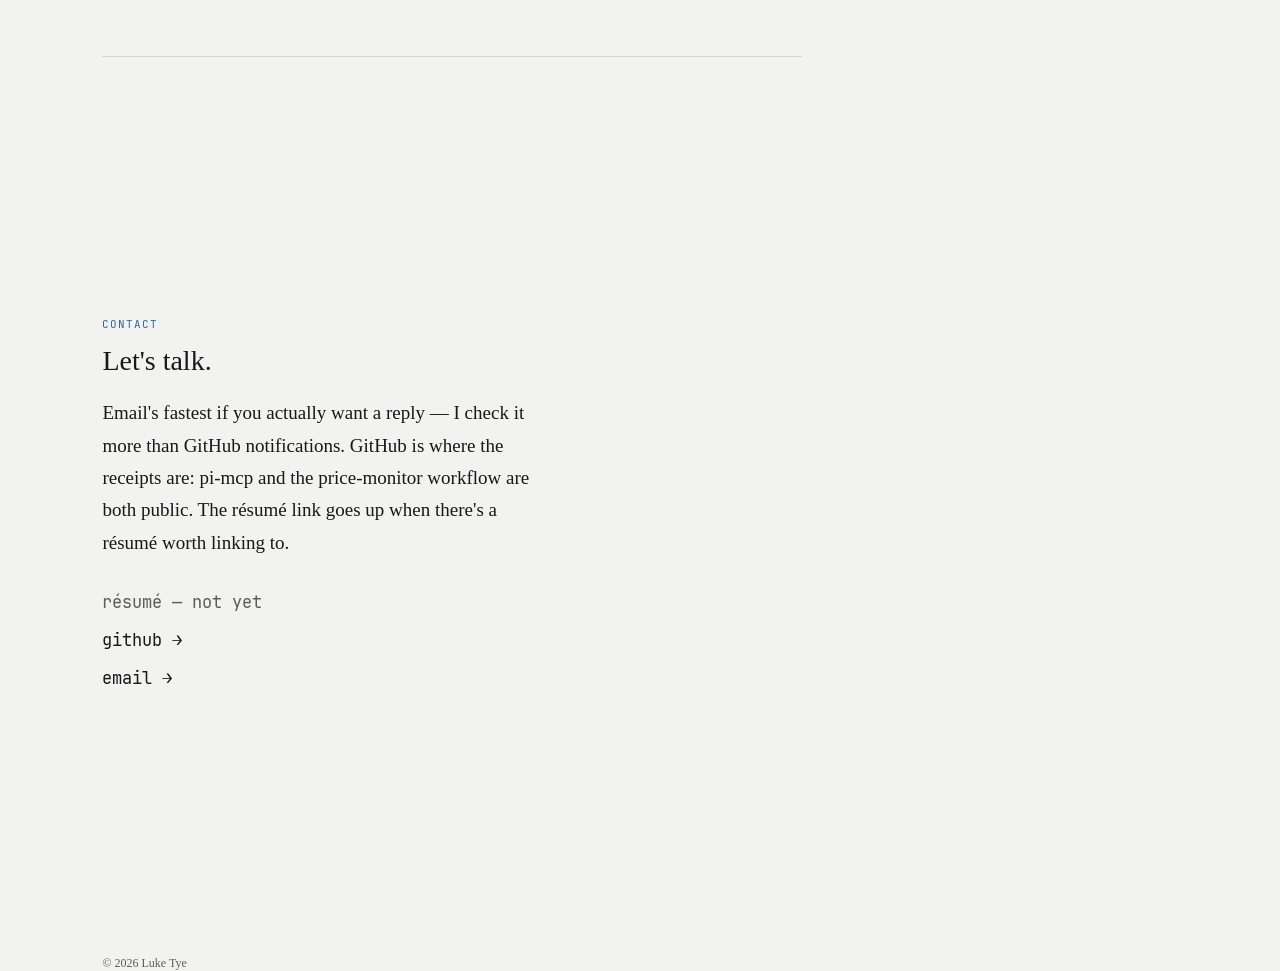
==== commit 95d4a280: "Fix skills drift-wall: invalid transform string killed the plane's centring applyPlaneTransform() bu" ====
--- a/index.html
+++ b/index.html
@@ -471,7 +471,13 @@
     -webkit-mask-image: linear-gradient(to right, transparent, #000 var(--dw-edge), #000 calc(100% - var(--dw-edge)), transparent);
     mask-image: linear-gradient(to right, transparent, #000 var(--dw-edge), #000 calc(100% - var(--dw-edge)), transparent);
   }
-  .drift-wall__plane { position: absolute; top: 50%; left: 50%; display: flex; flex-direction: row; transform-style: preserve-3d; cursor: pointer; will-change: transform; }
+  /* The centring translate lives here as well as in applyPlaneTransform()'s
+     JS string. top/left:50% alone put the plane's top-LEFT CORNER at the
+     box's centre, so without a translate the wall renders entirely into the
+     box's bottom-right quadrant. Declaring it in CSS means that layout is
+     correct before any script runs and stays correct if the JS transform is
+     ever invalid again. */
+  .drift-wall__plane { position: absolute; top: 50%; left: 50%; transform: translate(-50%, -50%); display: flex; flex-direction: row; transform-style: preserve-3d; cursor: pointer; will-change: transform; }
   .drift-wall__col { position: relative; width: calc(var(--dw-tile-w) + var(--dw-gap)); transform-style: preserve-3d; }
   .drift-wall__track { display: flex; flex-direction: column; will-change: transform; transform-style: preserve-3d; }
   .drift-wall__tile { position: relative; display: block; width: 100%; height: calc(var(--dw-tile-h) + var(--dw-gap)); flex: 0 0 auto; outline: none; transform-style: preserve-3d; text-decoration: none; color: inherit; }
@@ -1096,15 +1102,44 @@
     var containerHeight = root.clientHeight || 560;
     var unit = cfg.tileHeight + cfg.gap;
     var tracks = [], columnMeta = [], offsets = [], velocities = [], tilesByCol = [];
+    // Height of the tallest column, i.e. the plane's own height. Needed
+    // because the plane is centred in the box, so a tile's y within its
+    // track is offset from its y within the box -- see tick().
+    var planeHeight = 0;
+    // Multiplier applied to the plane so its PROJECTED width fits the box.
+    // Recomputed by fitPlaneScale() whenever the box or the track changes.
+    var planeScale = 1.08;
     var tileSeq = 0;
+
+    // The box's height expressed in the plane's OWN un-scaled units. The
+    // plane is uniformly scaled to fit the box's width, and a uniform scale
+    // shrinks it vertically too -- so a track built to cover containerHeight
+    // covers only planeScale * containerHeight once rendered, leaving dead
+    // bands at the top and bottom of the box (4 of 10 bands empty at 1024px
+    // before this). Laying the track out against containerHeight/planeScale
+    // makes it fill the box exactly after the scale is applied.
+    function fitHeight() { return containerHeight / (planeScale || 1); }
 
     function buildColumns() {
       plane.innerHTML = '';
       tracks = [];
+      planeScale = fitPlaneScale();
+      var boxH = fitHeight();
       tilesByCol = columnItems.map(function () { return []; });
       columnMeta = columnItems.map(function (col) {
         var copyHeight = Math.max(unit, col.length * unit);
-        var copies = Math.max(2, Math.ceil((containerHeight * 1.6) / copyHeight) + 1);
+        // The plane is centred on the box, and each track scrolls by up to
+        // one full copyHeight before wrapping. Worst case (offset just shy
+        // of a wrap) the track's painted span is
+        //   [planeTop - copyHeight, planeTop + planeHeight - copyHeight],
+        // with planeTop = (containerHeight - planeHeight) / 2, so covering
+        // the box end-to-end at every phase needs
+        //   planeHeight >= containerHeight + 2 * copyHeight.
+        // The old formula (1.6x the height, +1 copy) satisfied that only by
+        // luck and dropped to 2 copies on a phone -- which left the lower
+        // half of the box genuinely empty for part of every drift cycle,
+        // no matter how the fades were tuned.
+        var copies = Math.max(3, Math.ceil(boxH / copyHeight) + 2);
         return { copyHeight: copyHeight, copies: copies };
       });
 
@@ -1156,6 +1191,7 @@
       // of a cycle apart, which is what let their fade-band crossings fall
       // close enough together to read as a cluster of tiles disappearing
       // at once instead of five independent columns.
+      planeHeight = columnMeta.reduce(function (h, m) { return Math.max(h, m.copies * m.copyHeight); }, 0);
       offsets = columnMeta.map(function (meta, c) { return meta.copyHeight * ((c * 0.6180339887) % 1); });
       velocities = columnItems.map(function () { return 0; });
     }
@@ -1174,11 +1210,60 @@
       return cfg.speed * columnFactor(c, cfg.variance) * dirSign * altSign;
     });
 
+    // Every number below goes through num(). A CSS transform is parsed as a
+    // single declaration: one `undefined` anywhere in the string makes Blink
+    // reject the WHOLE value, leaving the element at `transform: none`. That
+    // is not hypothetical -- `roll` was never present in the config passed
+    // in below, so this function wrote "rotateZ(undefineddeg)" every frame,
+    // the declaration was dropped every frame, and the plane silently lost
+    // its `translate(-50%, -50%)` on every viewport. With top/left:50% and
+    // no translate, the plane's top-left corner sits at the box's centre,
+    // so the wall rendered into the bottom-right quadrant of its own box --
+    // the "mostly empty space with tiles clustered near one edge" symptom.
+    // Desktop hid the horizontal half of it because measureGeometry()'s
+    // padding calibration measures column 0's real position and compensates;
+    // mobile skips that calibration entirely, so it showed the raw fault.
+    function num(v, fallback) { return typeof v === 'number' && isFinite(v) ? v : fallback; }
+
+    // The plane is rotated about X and Y and pushed back in Z, so what the
+    // viewer sees is WIDER than the plane's own width -- and by an amount
+    // that depends on the box's height, because rotateX swings the rows near
+    // the box's top and bottom edges toward the camera where perspective
+    // magnifies them most. Sizing columns off window.innerWidth alone
+    // ignored all of that, so the outermost column kept getting hard-cut
+    // mid-label: 8 labels clipped at 320px, 5 at 768px.
+    //
+    // Rather than hand-tune a magic tile width per breakpoint, solve for the
+    // worst case directly. The nearest point of the plane sits at
+    //   z = depth - (planeW/2)|sin(turn)| - (boxH/2)|sin(tilt)|
+    // and perspective magnifies it by P / (P + z); the plane's own width
+    // foreshortens by cos(turn). Scale the plane by whatever keeps that
+    // projected width inside the box, capping at the original 1.08 so wide
+    // viewports are unchanged.
+    function fitPlaneScale() {
+      var boxW = root.clientWidth;
+      if (!boxW) return 1.08;
+      var rad = Math.PI / 180;
+      var turn = num(cfg.turn, 0) * rad;
+      var tilt = num(cfg.tilt, 0) * rad;
+      var perspective = num(cfg.perspective, 1200);
+      var planeW = cfg.columns * (cfg.tileWidth + cfg.gap);
+      var zNear = num(cfg.depth, 0)
+        - (planeW / 2) * Math.abs(Math.sin(turn))
+        - (containerHeight / 2) * Math.abs(Math.sin(tilt));
+      var mag = perspective / Math.max(1, perspective + zNear);
+      var projected = planeW * Math.cos(turn) * mag;
+      if (projected <= 0) return 1.08;
+      // 0.98 keeps a hair of margin so the outermost label lands inside the
+      // box rather than exactly on its clipping edge.
+      return Math.min(1.08, (boxW * 0.98) / projected);
+    }
+
     function applyPlaneTransform(px, py) {
       plane.style.transform =
-        'translate(-50%, -50%) scale(1.08) ' +
-        'rotateX(' + (cfg.tilt + py) + 'deg) rotateY(' + (cfg.turn + px) + 'deg) rotateZ(' + cfg.roll + 'deg) ' +
-        'translateZ(' + (-cfg.depth) + 'px)';
+        'translate(-50%, -50%) scale(' + planeScale.toFixed(4) + ') ' +
+        'rotateX(' + (num(cfg.tilt, 0) + py) + 'deg) rotateY(' + (num(cfg.turn, 0) + px) + 'deg) rotateZ(' + num(cfg.roll, 0) + 'deg) ' +
+        'translateZ(' + (-num(cfg.depth, 0)) + 'px)';
     }
 
     function activate(tile, c) {
@@ -1236,6 +1321,12 @@
         // structural guarantee instead of something that only holds at
         // whatever height the section happened to render at.
         var fadeWidth = unit * cfg.vFade;
+        // Everything below is in the plane's own units, so the box's height
+        // and the card's box both have to be converted into them.
+        var boxH = fitHeight();
+        var planeTop = (boxH - planeHeight) / 2;
+        var cardTop = cardZone ? cardZone.top / (planeScale || 1) : 0;
+        var cardBottom = cardZone ? cardZone.bottom / (planeScale || 1) : 0;
         for (var c = 0; c < tracks.length; c++) {
           var meta = columnMeta[c];
           if (!meta) continue;
@@ -1267,10 +1358,19 @@
           var avoidCard = cardZone && colRange && colRange.right > cardZone.left && colRange.left < cardZone.right;
           var list = tilesByCol[c];
           for (var t = 0; t < list.length; t++) {
-            var y = list[t].baseY - next;
+            // baseY is measured from the TRACK's top. Everything below --
+            // the top/bottom edge fades against containerHeight, and
+            // cardZone, which measureGeometry() records relative to the wall
+            // box -- works in BOX space. The plane is centred (top:50% plus
+            // translate(-50%)), so the track's top sits planeTop above the
+            // box's top, a large negative number since the plane is several
+            // boxes tall. Without this term the fade math was comparing two
+            // different coordinate spaces: it faded out exactly the tiles
+            // that were on screen and kept the ones scrolled far off it.
+            var y = list[t].baseY - next + planeTop;
             var mid = y + cfg.tileHeight / 2;
             var top = fadeWidth > 0 ? Math.max(0, Math.min(1, mid / fadeWidth)) : 1;
-            var bot = fadeWidth > 0 ? Math.max(0, Math.min(1, (containerHeight - mid) / fadeWidth)) : 1;
+            var bot = fadeWidth > 0 ? Math.max(0, Math.min(1, (boxH - mid) / fadeWidth)) : 1;
             var op = Math.max(0, Math.min(top, bot));
             // A tile whose column crosses the text card's own horizontal
             // span dissolves as it nears the card's vertical range instead
@@ -1280,11 +1380,11 @@
             // container's.
             if (avoidCard) {
               var tileBottom = y + cfg.tileHeight;
-              if (tileBottom > cardZone.top - fadeWidth && y < cardZone.bottom + fadeWidth) {
-                var avoid = mid < cardZone.top
-                  ? Math.max(0, Math.min(1, (cardZone.top - mid) / fadeWidth))
-                  : mid > cardZone.bottom
-                    ? Math.max(0, Math.min(1, (mid - cardZone.bottom) / fadeWidth))
+              if (tileBottom > cardTop - fadeWidth && y < cardBottom + fadeWidth) {
+                var avoid = mid < cardTop
+                  ? Math.max(0, Math.min(1, (cardTop - mid) / fadeWidth))
+                  : mid > cardBottom
+                    ? Math.max(0, Math.min(1, (mid - cardBottom) / fadeWidth))
                     : 0;
                 op = Math.min(op, avoid);
               }
@@ -1345,83 +1445,28 @@
     var wrapEl = root.parentElement;
     function measureGeometry() {
       var textEl = document.querySelector('.section-text');
-      var mobile = window.innerWidth <= 760;
-      if (textEl && wrapEl) {
-        var textRect = textEl.getBoundingClientRect();
-        var wrapRect = wrapEl.getBoundingClientRect();
-        if (mobile) {
-          // .skill-wall-wrap is position:static on mobile now (see the
-          // max-width:760px rule), stacked below the card by normal
-          // document flow plus a fixed CSS padding-top — not by measuring
-          // wrapRect.top and writing an inline padding-top back onto the
-          // same element that rect was just measured from. That was
-          // self-referential: each call's wrapRect.top already reflected
-          // the previous call's padding-top, so it only ever converged by
-          // accident rather than by construction.
-          wrapEl.style.paddingLeft = '';
-          wrapEl.style.paddingTop = '';
-        } else {
-          wrapEl.style.paddingTop = '';
-          var minVisibleWall = 360;
-          var maxPad = Math.max(0, wrapRect.width - minVisibleWall);
-          var col0 = root.querySelector('.drift-wall__col');
-          // "Happy medium" target: column 0 starts a small, fixed gap past
-          // the card's own right edge — not fully clear of it the way the
-          // previous fix pushed it (that read as shoved too far right,
-          // with most of the section's width sitting empty to its left)
-          // and not flush/overlapping either (that read as clipping into
-          // the card). The card's horizontal *center* was tried first and
-          // doesn't work for a card this wide (~750px on desktop):
-          // targeting it puts the card's own right half directly over
-          // where column 0 would sit, so "centered" would mean roughly
-          // half the wall rendering behind opaque glass — not a medium,
-          // just a different way to hide it. Worse, it's provably
-          // unreachable: even with zero padding, column 0 already lands
-          // right of that center point, and padding-left only ever pushes
-          // it further right — so the previous version was silently
-          // converging on 0 while sitting 163px short of a target it
-          // could never hit.
-          var gap = 20;
-          var target = textRect.right + gap;
-          if (col0 && target > wrapRect.left + 28 && maxPad > 0) {
-            // #skillsDrift is width:100% of whatever room padding-left
-            // leaves (capped at max-width:1320px), and its tile plane
-            // self-centers *within that box* (left:50% +
-            // translate(-50%,-50%)) rather than sitting flush to its left
-            // edge — so padding-left doesn't move column 0 pixel-for-pixel,
-            // and the max-width cap changes that ratio again partway
-            // through the range. Two real measurements — at 0 padding and
-            // at a probe value — pin down the actual relationship directly
-            // instead of assuming a fixed slope.
-            wrapEl.style.paddingLeft = '0px';
-            var x0 = col0.getBoundingClientRect().left;
-            var probe = Math.min(200, maxPad);
-            wrapEl.style.paddingLeft = probe.toFixed(0) + 'px';
-            var x1 = col0.getBoundingClientRect().left;
-            var slope = probe > 0 ? (x1 - x0) / probe : 0;
-            var padTarget = slope ? (target - x0) / slope : 0;
-            padTarget = Math.max(0, Math.min(padTarget, maxPad));
-            wrapEl.style.paddingLeft = padTarget.toFixed(0) + 'px';
-            // The 0→probe slope is only exact within one side of the
-            // max-width:1320px cap; a target past that breakpoint needs a
-            // second correction using the *local* slope right around where
-            // we landed, the same way the old single-pass fix worked, just
-            // starting from a much closer point this time so it actually
-            // converges instead of overshooting into clamped territory.
-            var x2 = col0.getBoundingClientRect().left;
-            var resid = target - x2;
-            if (Math.abs(resid) > 1 && padTarget !== probe) {
-              var localSlope = (x2 - x1) / (padTarget - probe);
-              if (localSlope) {
-                padTarget = Math.max(0, Math.min(padTarget + resid / localSlope, maxPad));
-                wrapEl.style.paddingLeft = padTarget.toFixed(0) + 'px';
-              }
-            }
-          } else {
-            wrapEl.style.paddingLeft = '';
-          }
-        }
+      // No inline padding is written here on either layout any more.
+      //
+      // Desktop used to solve numerically for a padding-left that pushed
+      // column 0 clear of the text card. That existed only to compensate
+      // for the plane being mis-positioned: applyPlaneTransform() emitted
+      // an invalid transform string (see there), so the plane lost its
+      // centring translate and hung off the box's centre. Once the plane
+      // genuinely centres, the calibration is not just unnecessary but
+      // actively harmful -- it drove padding-left to its clamp and squeezed
+      // the wall into a thin strip on the far right.
+      //
+      // The wall is meant to be the section's full-bleed background, with
+      // the card floating over it: the card carries an opaque-ish blurred
+      // backdrop, and tick()'s per-tile avoidance fade dissolves tiles that
+      // drift into the card's box. Both already exist and are what keep the
+      // text legible -- keeping the columns physically clear of the card was
+      // a third, redundant mechanism that cost most of the wall's width.
+      if (wrapEl) {
+        wrapEl.style.paddingLeft = '';
+        wrapEl.style.paddingTop = '';
       }
+      planeScale = fitPlaneScale();
       var wallRect = root.getBoundingClientRect();
       if (textEl) {
         var tr = textEl.getBoundingClientRect();
@@ -1479,14 +1524,27 @@
     // enough that a stale column count until next reload is an acceptable
     // trade for not tearing the wall down mid-scroll.
     var vw = window.innerWidth;
+    // turn/depth step down with the width for a geometric reason, not taste.
+    // The plane is rotated about Y and pushed back in Z, so perspective
+    // magnifies whichever side swings nearer the viewer -- the projection is
+    // wider than the plane AND biased toward that side. On a 1440px viewport
+    // that bias is a few percent of a very wide box and disappears into the
+    // box's edge mask. On a 393px phone the same angles threw the painted
+    // content 25px right of centre and 39px past the box's right edge, which
+    // hard-cut the third column mid-word while leaving a matching gap of
+    // dead space down the left. Tiles can't simply be made narrower to
+    // compensate: 108px is already the floor at which "JavaScript" fits on
+    // one line at the tile's 15px type. Shallower angles on a narrow
+    // viewport keep the 3D read while bringing the projection back inside
+    // the box symmetrically, where the mask can fade both edges evenly.
     var sizing = vw < 480
-      ? { columns: 3, tileWidth: 108, gap: 10 }
+      ? { columns: 3, tileWidth: 108, gap: 8, turn: -4, depth: 130 }
       : vw < 760
-        ? { columns: 4, tileWidth: 140, gap: 12 }
-        : { columns: 5, tileWidth: 200, gap: 18 };
+        ? { columns: 4, tileWidth: 140, gap: 12, turn: -7, depth: 125 }
+        : { columns: 5, tileWidth: 200, gap: 18, turn: -10, depth: 120 };
     initDriftWall(host, {
       columns: sizing.columns, tileWidth: sizing.tileWidth, tileHeight: 132, gap: sizing.gap, radius: 14,
-      tilt: 12, turn: -10, perspective: 1200, depth: 120, speed: 42,
+      tilt: 12, turn: sizing.turn, roll: 0, perspective: 1200, depth: sizing.depth, speed: 42,
       direction: 'up', variance: 0.7, parallax: 0.6, lift: 64, fade: 0.2, vFade: 0.78, dim: 0.8,
       pauseOnHover: false,
       items: [
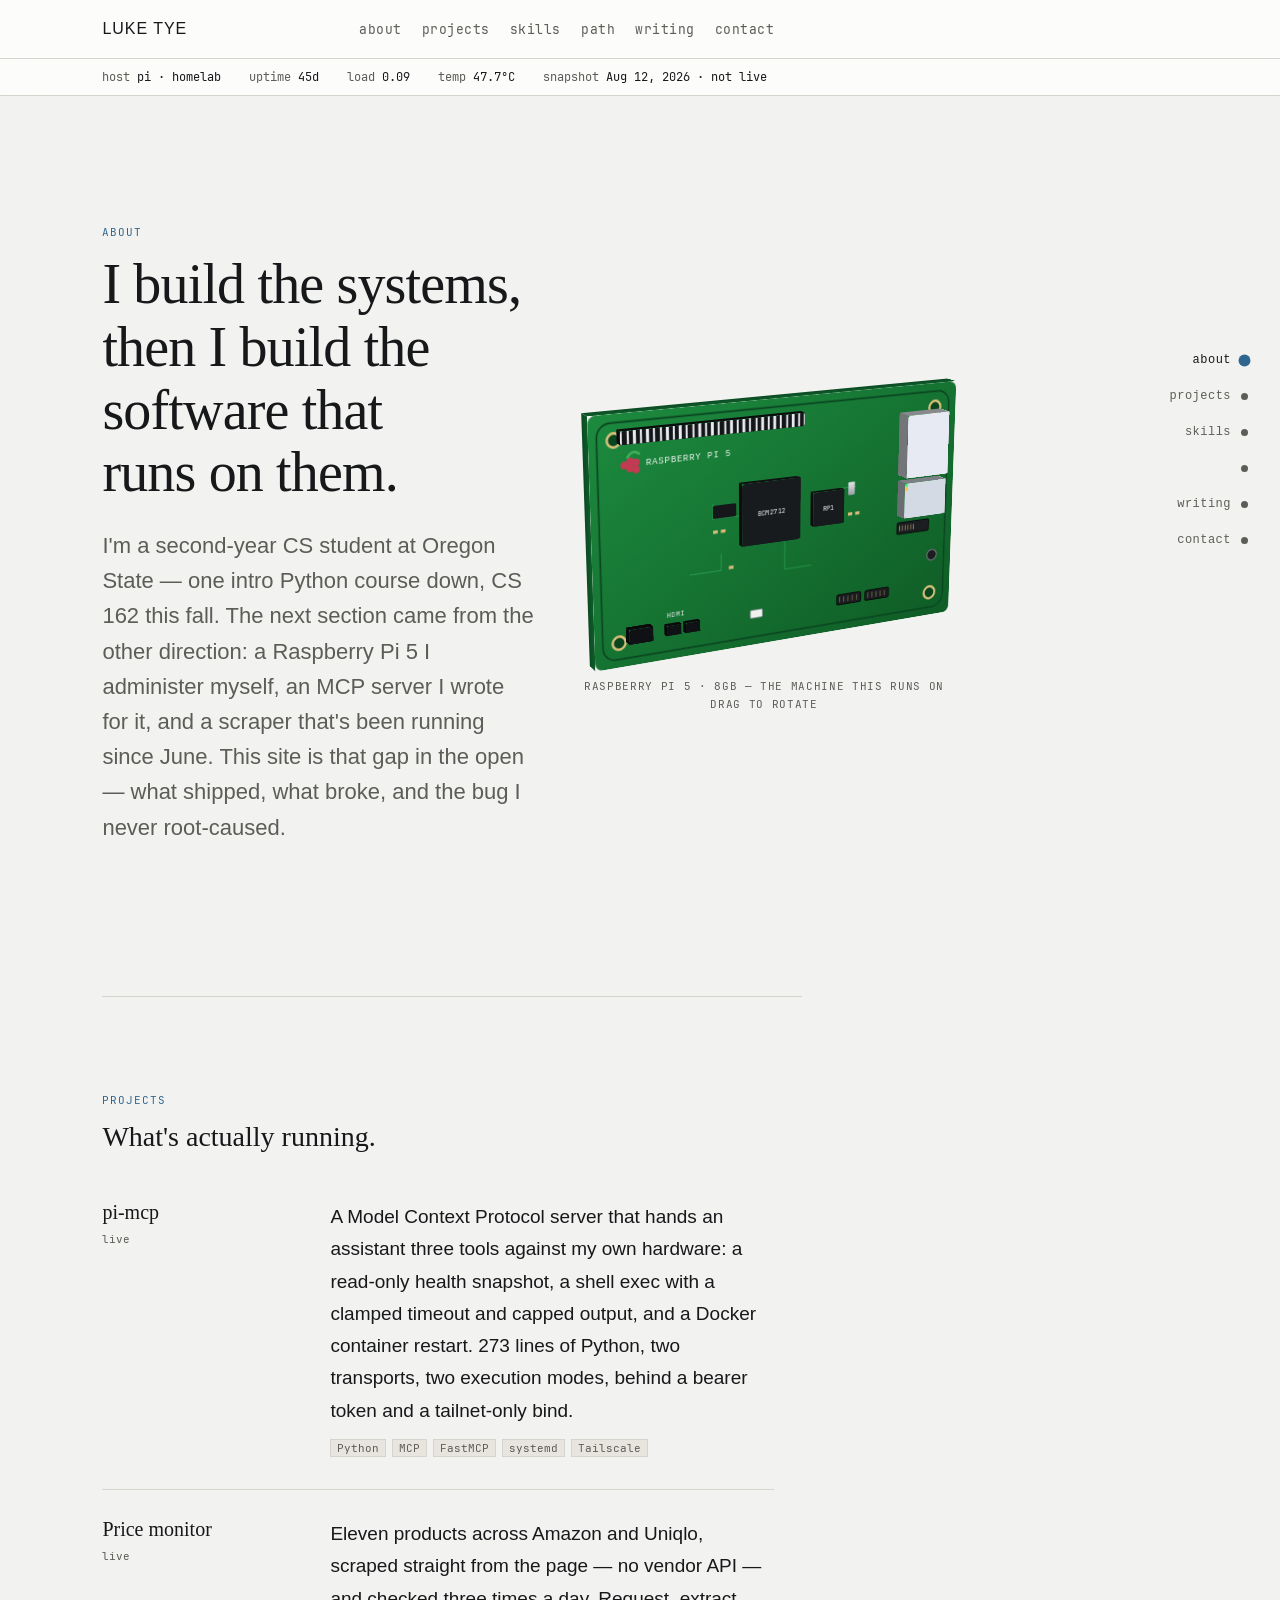
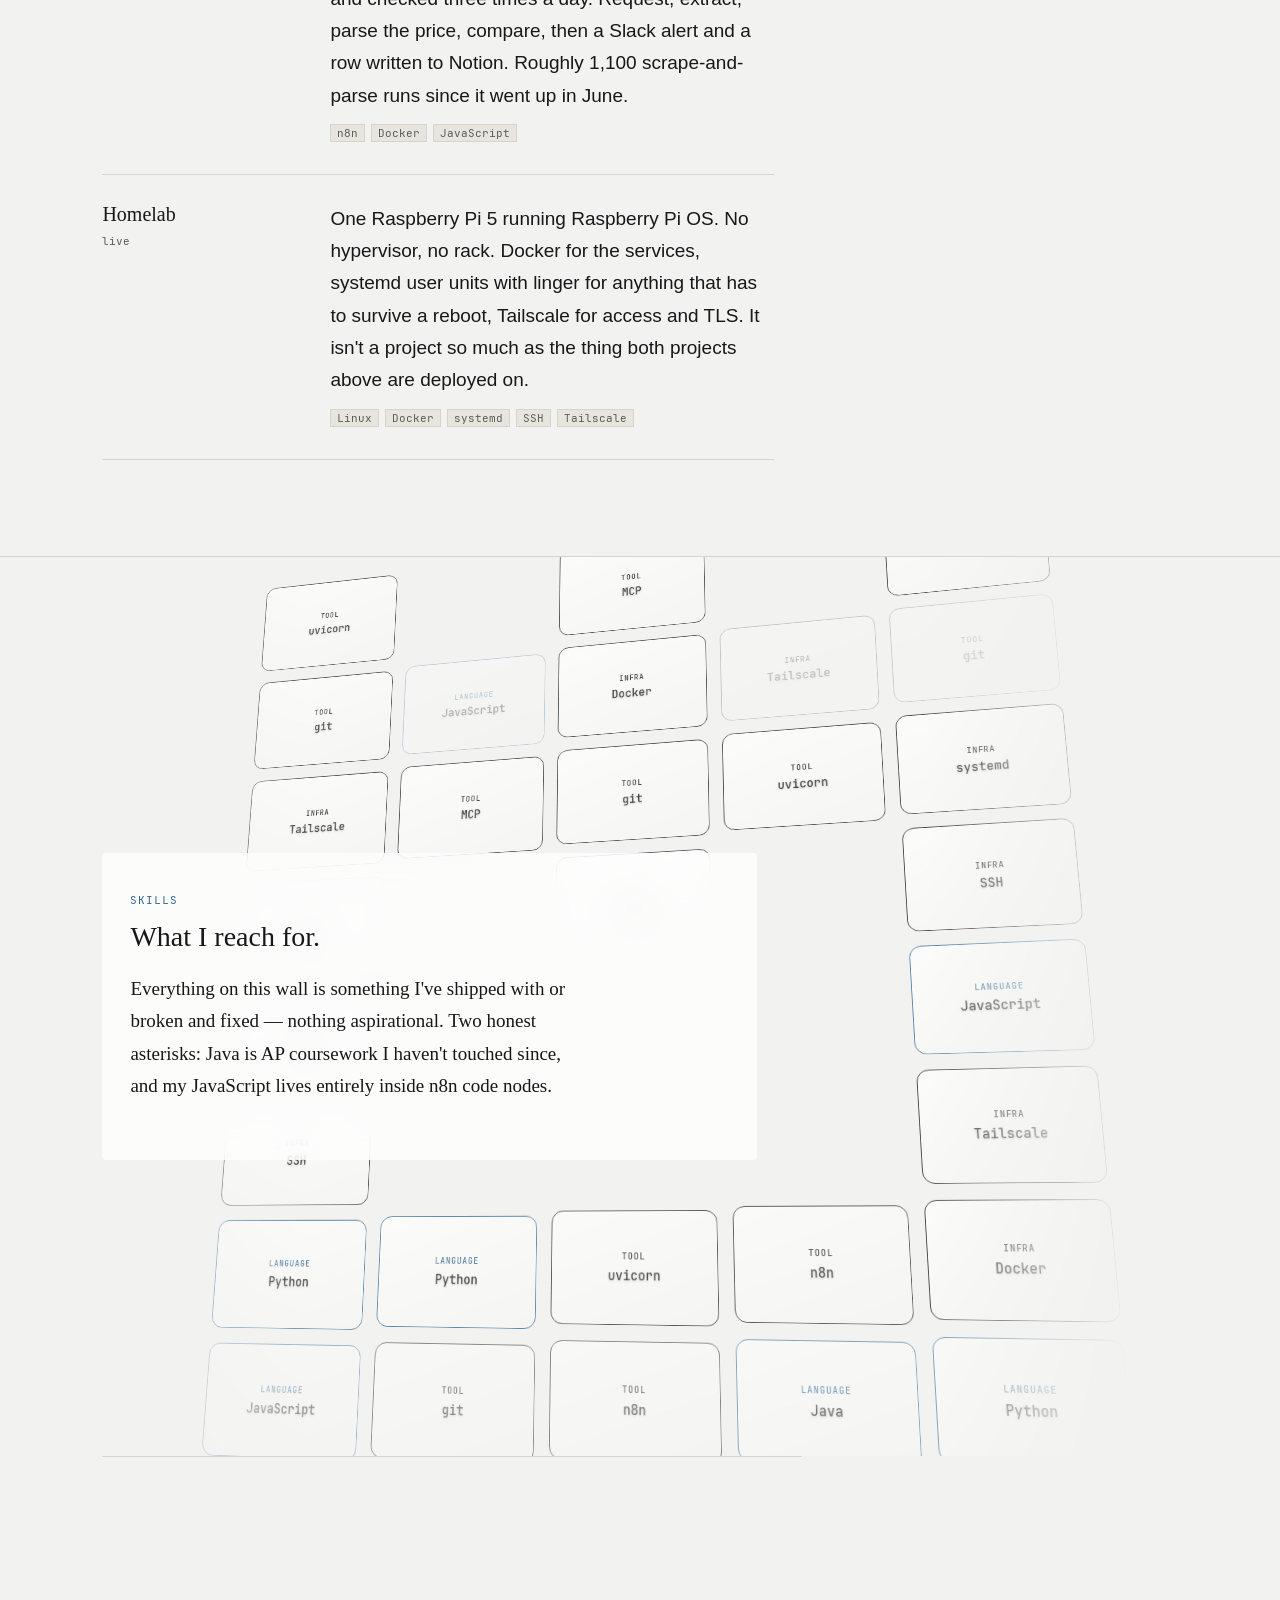
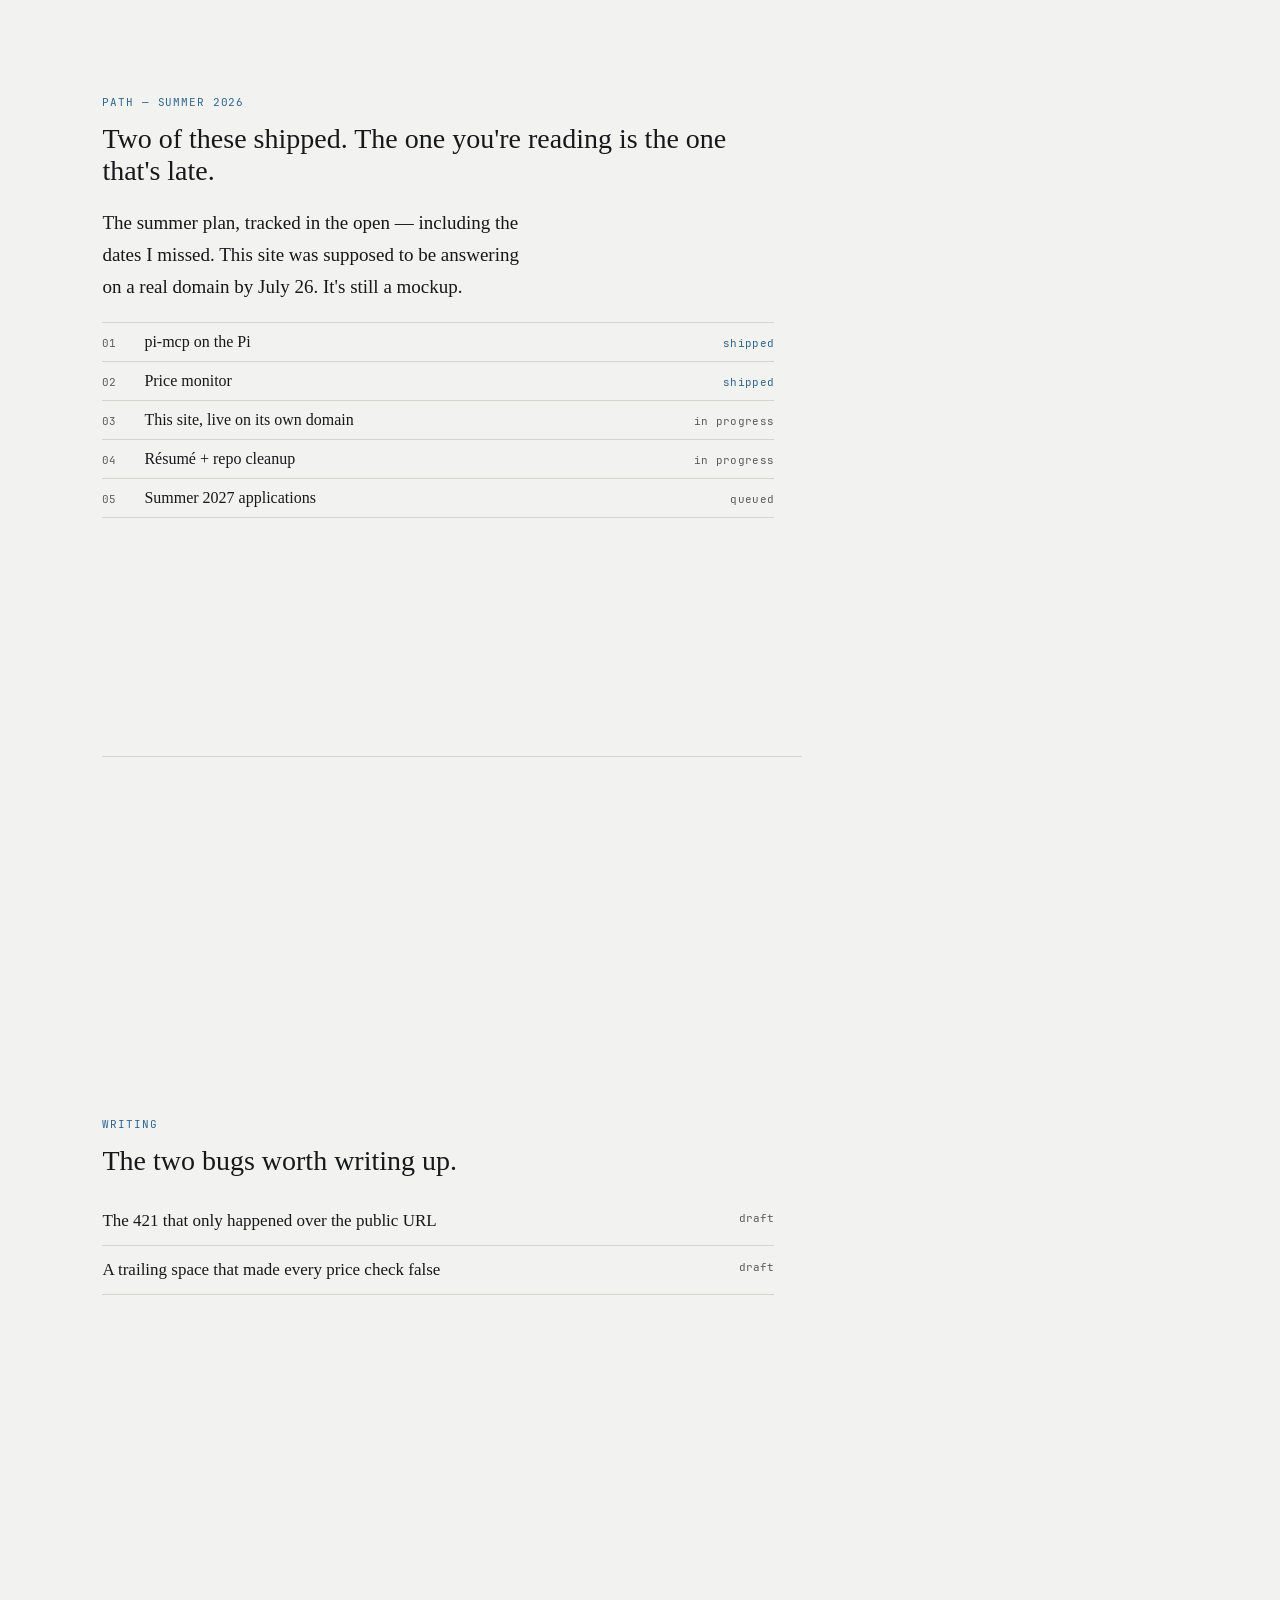
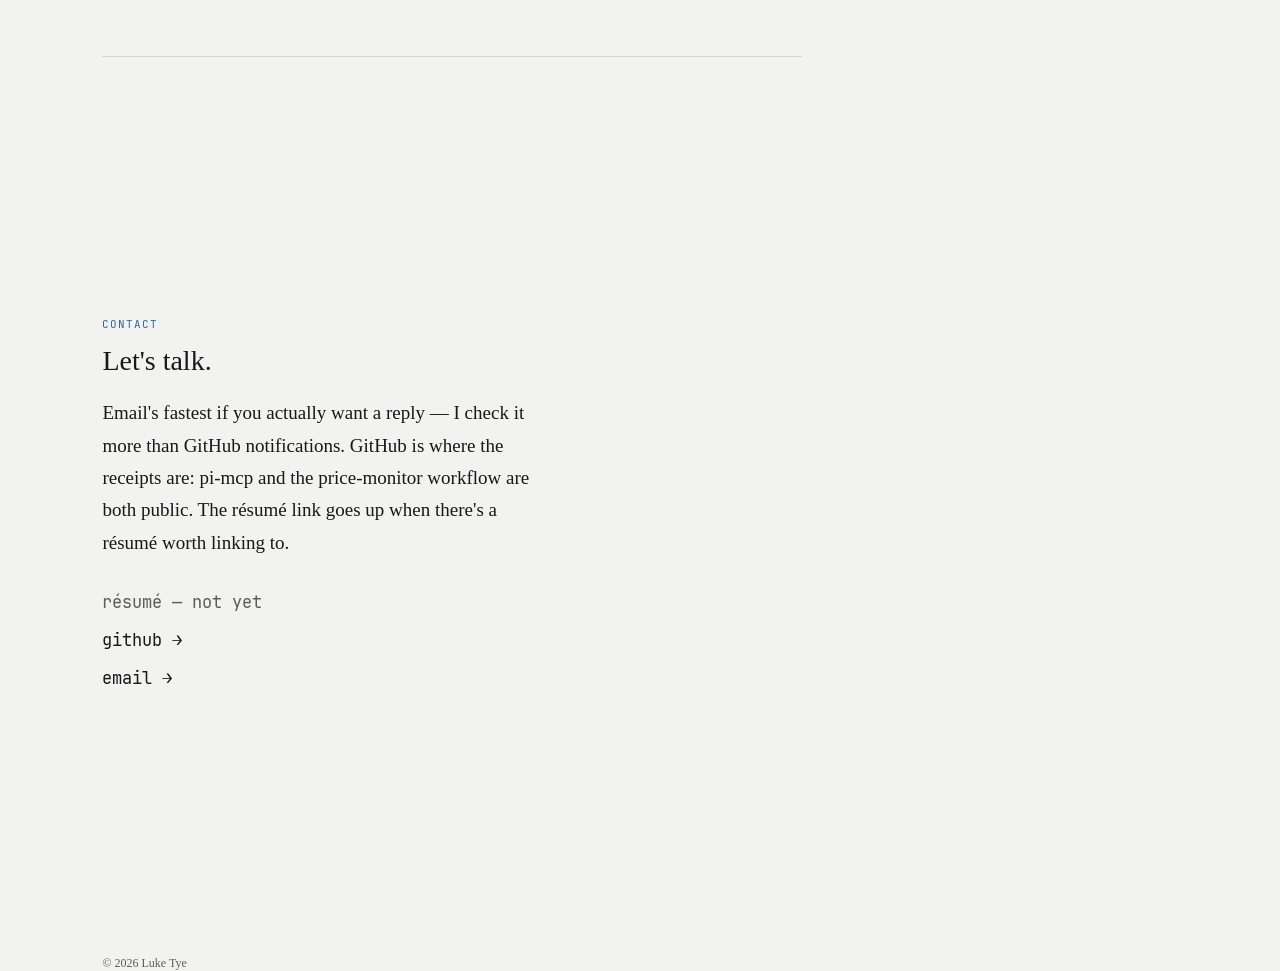
==== commit 5985df58: "Drop the skills wall's left/right edge fade on mobile The horizontal mask exists to soften columns t" ====
--- a/index.html
+++ b/index.html
@@ -470,6 +470,18 @@
        was tuned. Per-tile opacity fixes the cause, not the symptom. */
     -webkit-mask-image: linear-gradient(to right, transparent, #000 var(--dw-edge), #000 calc(100% - var(--dw-edge)), transparent);
     mask-image: linear-gradient(to right, transparent, #000 var(--dw-edge), #000 calc(100% - var(--dw-edge)), transparent);
+  }
+  /* No left/right edge fade on mobile. The mask is there to soften columns
+     that run past the box, but fitPlaneScale() now sizes the plane to sit
+     inside the box, so on a phone the mask was only dimming the two outer
+     columns for nothing -- on a 341px box its 20% band eats 68px a side,
+     most of a column each way. Two things matter here: override mask-image
+     rather than --dw-edge (initDriftWall() writes --dw-edge as an INLINE
+     style, which outranks any stylesheet value), and declare it AFTER the
+     rule above -- both selectors have identical specificity, so source
+     order is what decides. Desktop keeps the fade; it has width to spare. */
+  @media (max-width: 760px) {
+    #skillsDrift.drift-wall { -webkit-mask-image: none; mask-image: none; }
   }
   /* The centring translate lives here as well as in applyPlaneTransform()'s
      JS string. top/left:50% alone put the plane's top-LEFT CORNER at the
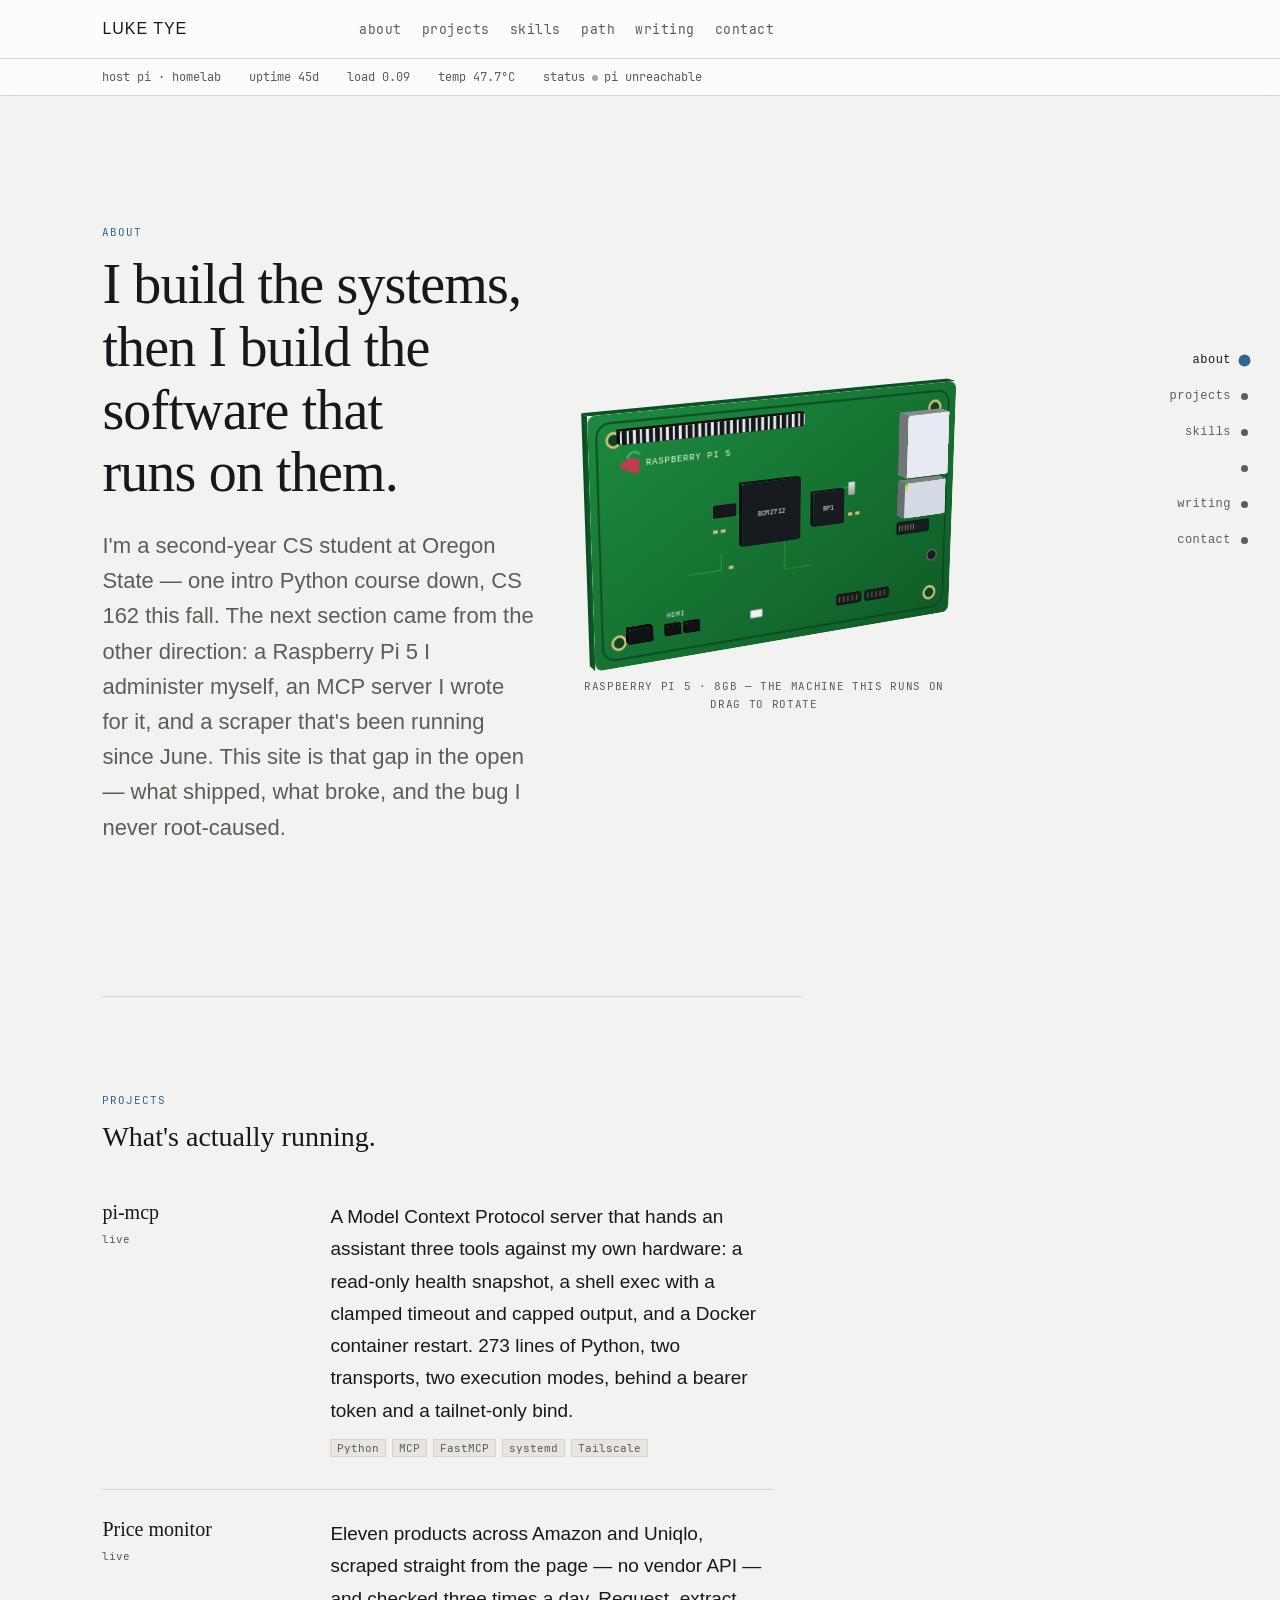
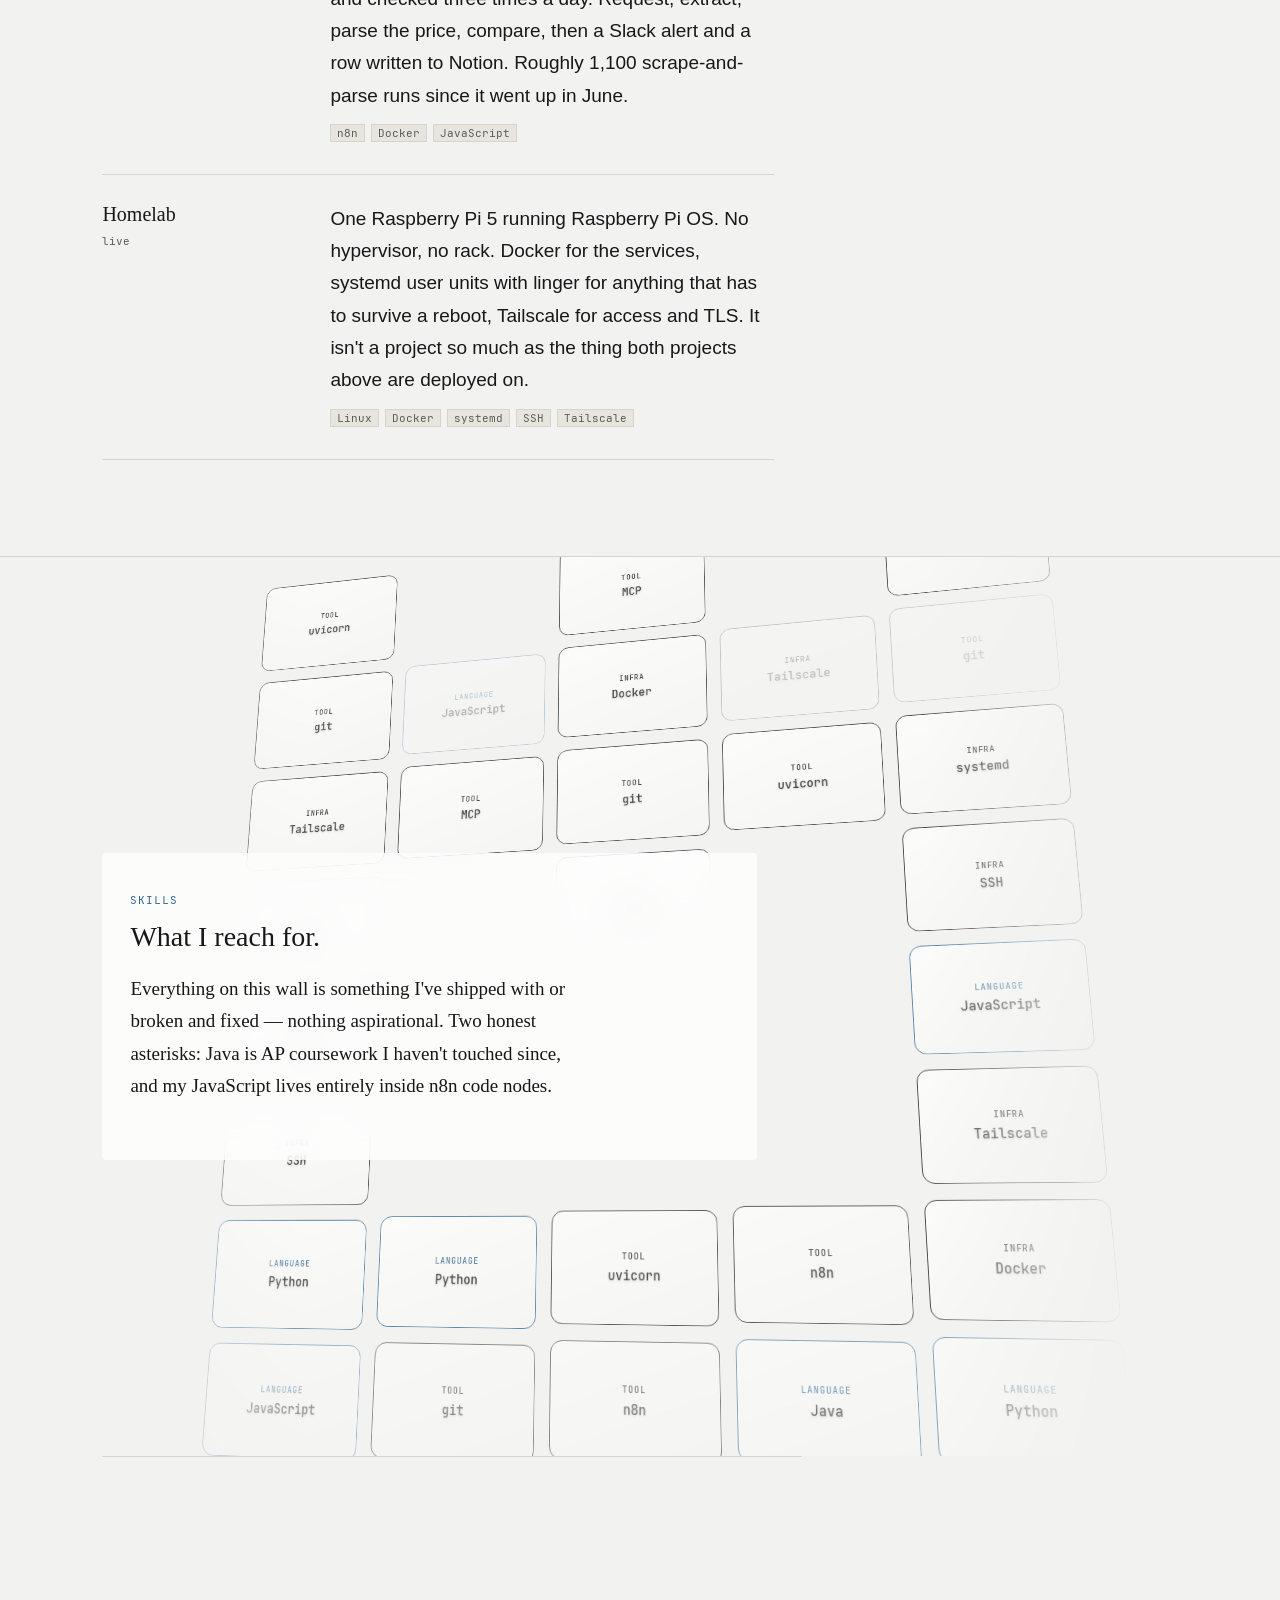
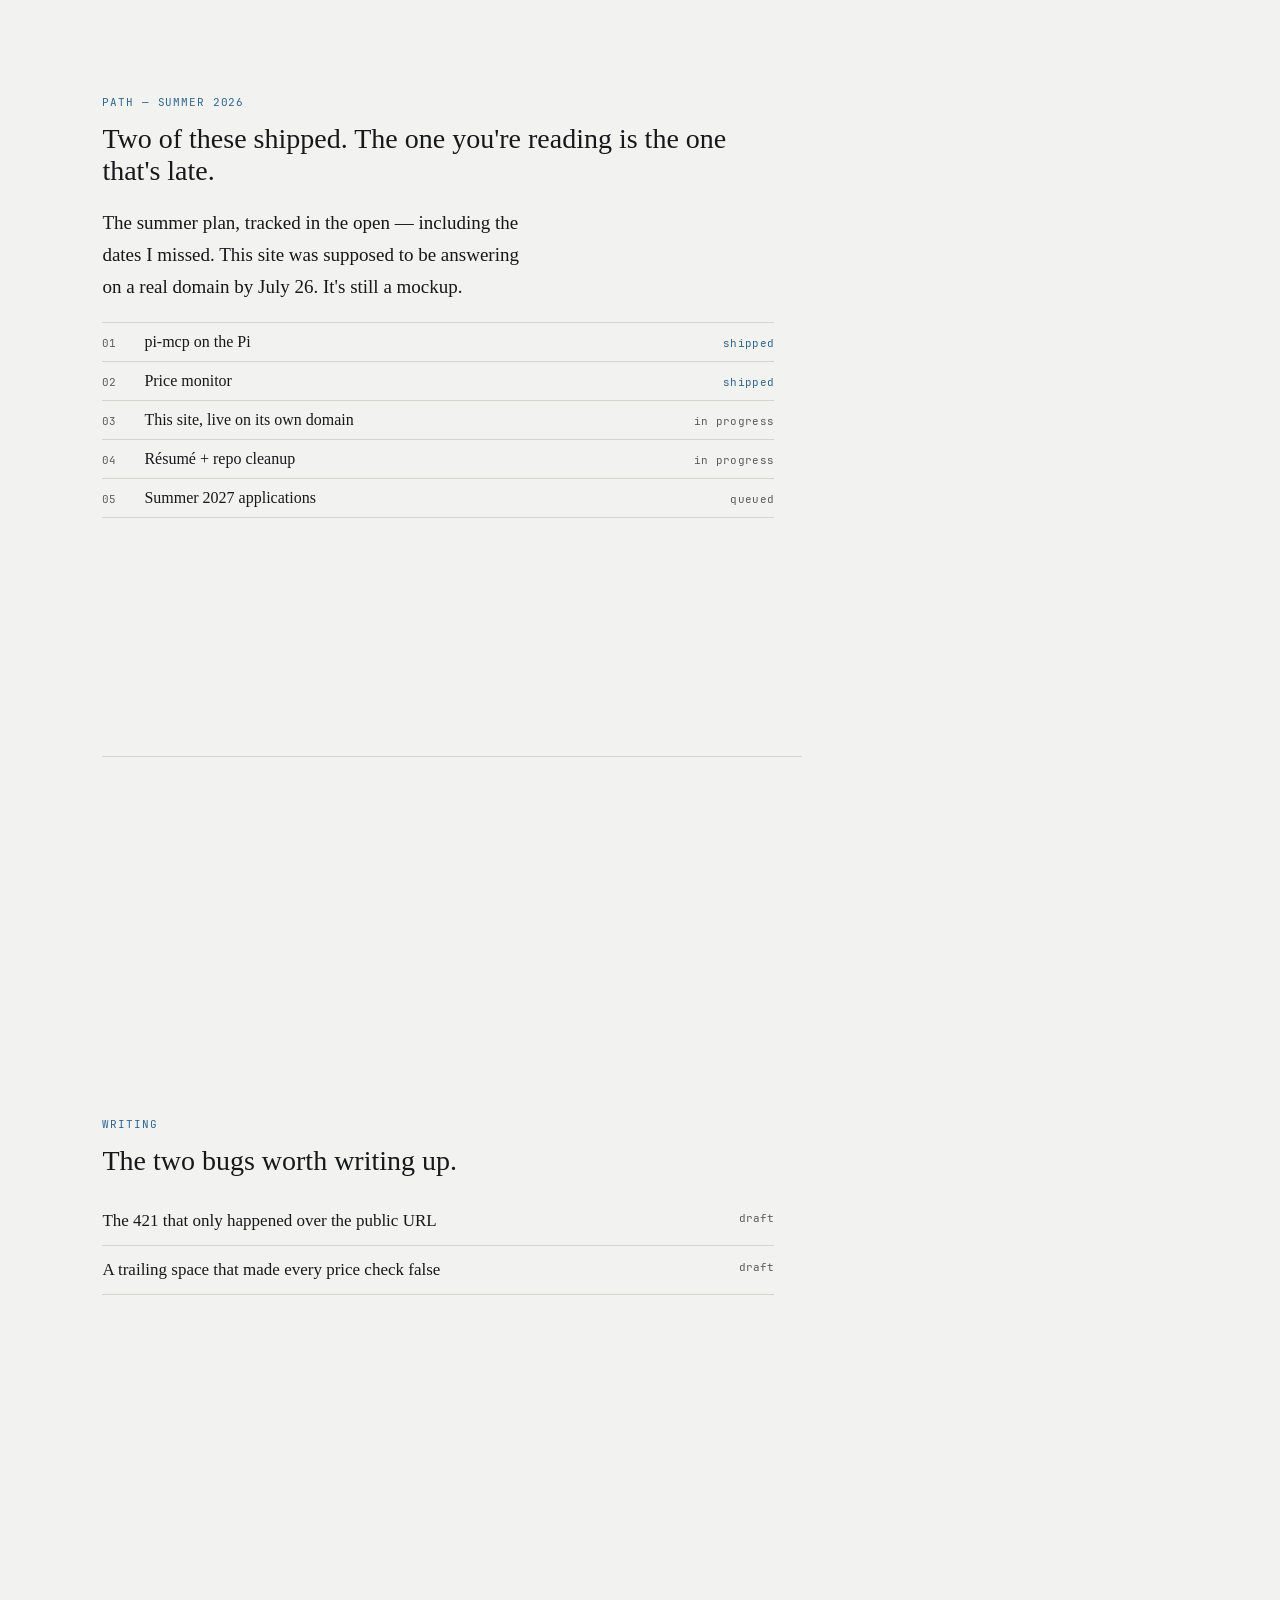
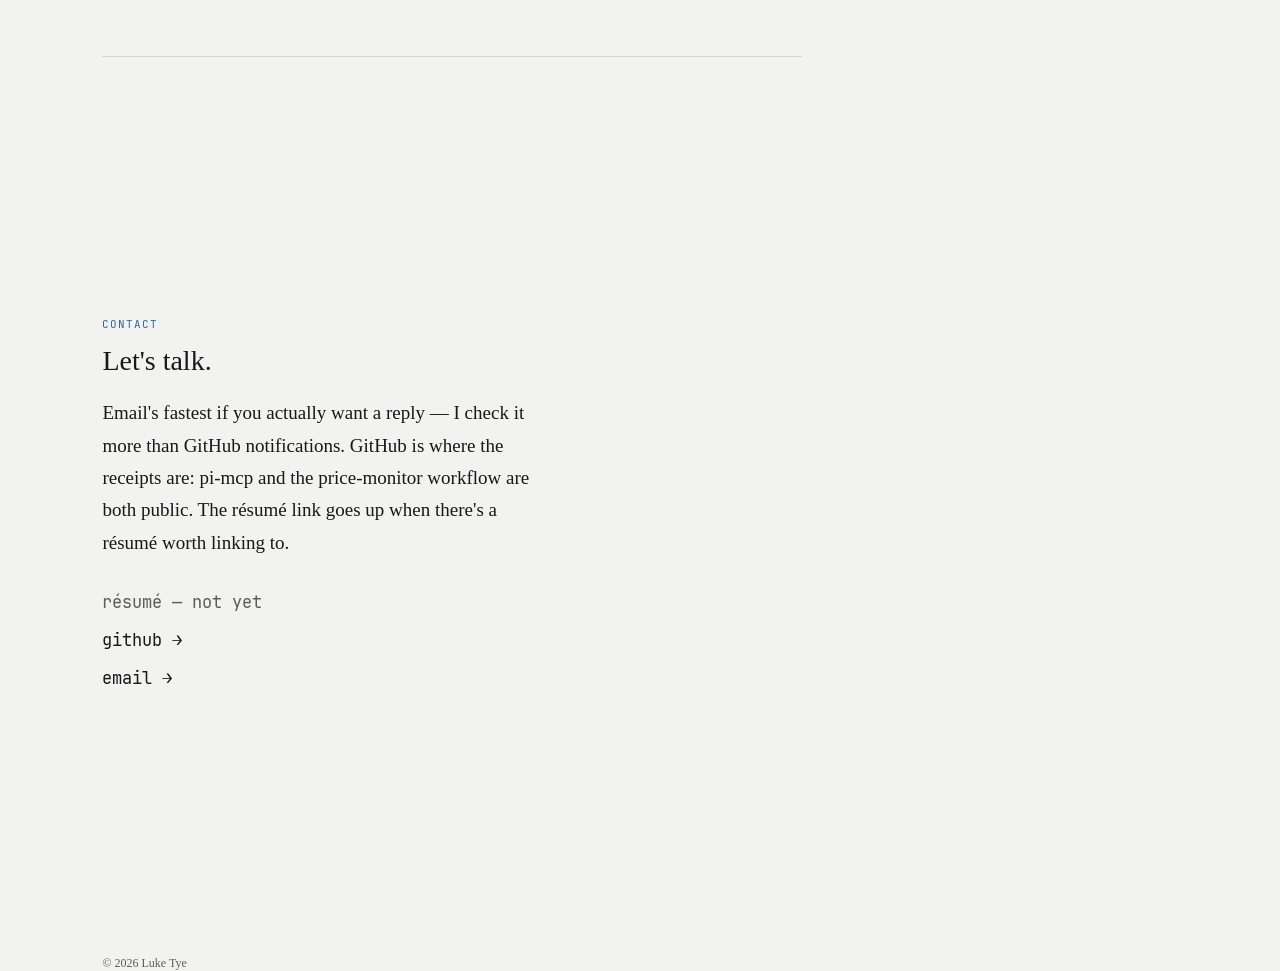
==== commit b513f490: "Make the header status strip live instead of a hardcoded snapshot The strip has been showing "Aug 12" ====
--- a/index.html
+++ b/index.html
@@ -142,6 +142,34 @@
   .status-inner { display: flex; flex-wrap: wrap; gap: 4px 28px; padding: 10px 0; font-size: 12px; color: var(--ink-dim); }
   .status-inner .k { color: var(--ink-dim); }
   .status-inner .v { color: var(--ink); }
+
+  /* Live health snapshot.
+
+     The strip degrades in three steps rather than two. The markup ships the
+     last known-good numbers as the no-JS fallback and still labels them "not
+     live"; a successful fetch replaces them; a stale or failed fetch says so
+     rather than leaving numbers up that are no longer true. A status line
+     that lies while the machine is down is worse than no status line, and
+     this page's whole argument is that it reports what is actually there. */
+  .status-inner .status-dot {
+    display: none;
+    width: 6px;
+    height: 6px;
+    border-radius: 50%;
+    margin-right: 6px;
+    background: currentColor;
+  }
+  #piStatus[data-state="live"] .status-dot,
+  #piStatus[data-state="stale"] .status-dot,
+  #piStatus[data-state="offline"] .status-dot { display: inline-block; }
+  #piStatus[data-state="live"] .status-dot { color: var(--accent); animation: pi-pulse 2.4s ease-in-out infinite; }
+  #piStatus[data-state="stale"] .status-dot { color: var(--ink-dim); }
+  #piStatus[data-state="offline"] .status-dot { color: var(--ink-dim); opacity: 0.55; }
+  #piStatus[data-state="offline"] .v { color: var(--ink-dim); }
+  @keyframes pi-pulse { 0%, 100% { opacity: 1; } 50% { opacity: 0.35; } }
+  @media (prefers-reduced-motion: reduce) {
+    #piStatus[data-state="live"] .status-dot { animation: none; }
+  }
 
   /* scroll-behavior: smooth deliberately left off html — it doesn't just
      govern nav-link clicks, it also governs how long the browser's own
@@ -556,12 +584,12 @@
   </header>
 
   <div class="status">
-    <div class="frame status-inner mono">
+    <div class="frame status-inner mono" id="piStatus" data-state="static">
       <span><span class="k">host</span> <span class="v">pi · homelab</span></span>
-      <span><span class="k">uptime</span> <span class="v">45d</span></span>
-      <span><span class="k">load</span> <span class="v">0.09</span></span>
-      <span><span class="k">temp</span> <span class="v">47.7°C</span></span>
-      <span><span class="k">snapshot</span> <span class="v">Aug 12, 2026 · not live</span></span>
+      <span><span class="k">uptime</span> <span class="v" id="piUptime">45d</span></span>
+      <span><span class="k">load</span> <span class="v" id="piLoad">0.09</span></span>
+      <span><span class="k">temp</span> <span class="v" id="piTemp">47.7°C</span></span>
+      <span><span class="k" id="piFreshKey">snapshot</span> <span class="status-dot" id="piDot" aria-hidden="true"></span><span class="v" id="piFresh">Aug 12, 2026 · not live</span></span>
     </div>
   </div>
 </div>
@@ -1577,4 +1605,126 @@
     });
   }
 })();
+
+(function () {
+  // Live Pi health, read from /status.json, which a systemd timer on the Pi
+  // rewrites once a minute.
+  //
+  // Three rules govern this block:
+  //
+  // 1. Values are written with textContent, never innerHTML. The JSON is
+  //    same-origin with this page, so injecting it as markup would be stored
+  //    XSS on this domain. Every field today is a kernel-generated number, but
+  //    the rule has to outlive whoever adds the next field.
+  // 2. Freshness is judged from the payload's own "generated" timestamp, never
+  //    from the fact that the request succeeded. A cached copy, from the
+  //    browser or from Cloudflare, is therefore still reported as stale. That
+  //    is what makes it safe to let an edge cache serve this at all.
+  // 3. Polling stops while the tab is hidden and backs off on failure. A tab
+  //    left open for a week is otherwise ~10,000 requests, and an outage would
+  //    turn every open tab into a retry storm against a Pi already in trouble.
+  var strip = document.getElementById('piStatus');
+  if (!strip || !window.fetch) return;
+
+  var elUptime = document.getElementById('piUptime');
+  var elLoad = document.getElementById('piLoad');
+  var elTemp = document.getElementById('piTemp');
+  var elFresh = document.getElementById('piFresh');
+  var elKey = document.getElementById('piFreshKey');
+
+  var STALE_AFTER_MS = 5 * 60 * 1000;
+  var POLL_MS = 60000;
+  var MAX_FAILURES = 5;
+
+  var failures = 0;
+  var timer = null;
+  var lastSeen = null;
+
+  function num(v) { return typeof v === 'number' && isFinite(v); }
+
+  function ago(ms) {
+    var s = Math.max(0, Math.round(ms / 1000));
+    if (s < 60) return s + 's ago';
+    var m = Math.round(s / 60);
+    if (m < 60) return m + 'm ago';
+    var h = Math.round(m / 60);
+    if (h < 48) return h + 'h ago';
+    return Math.round(h / 24) + 'd ago';
+  }
+
+  function offline() {
+    strip.dataset.state = 'offline';
+    elKey.textContent = 'status';
+    // The Pi renders its own clock in Pacific and ships it as "display", so
+    // the last-seen time needs no timezone maths here and does not depend on
+    // the viewer's browser carrying complete timezone data.
+    elFresh.textContent = lastSeen ? 'unreachable \u00b7 last seen ' + lastSeen : 'pi unreachable';
+  }
+
+  function render(data) {
+    // Anything not matching the exact expected shape is treated as an outage
+    // rather than partially rendered.
+    if (!data || !num(data.uptime_days) || !num(data.load1) || !num(data.temp_c) ||
+        typeof data.generated !== 'string') { offline(); return; }
+
+    var when = Date.parse(data.generated);
+    if (isNaN(when)) { offline(); return; }
+
+    var age = Date.now() - when;
+    var display = typeof data.display === 'string' ? data.display : '';
+    if (display) lastSeen = display;
+
+    elUptime.textContent = data.uptime_days + 'd';
+    elLoad.textContent = data.load1.toFixed(2);
+    elTemp.textContent = data.temp_c.toFixed(1) + '\u00b0C';
+
+    if (age > STALE_AFTER_MS) {
+      strip.dataset.state = 'stale';
+      elKey.textContent = 'last seen';
+      elFresh.textContent = (display ? display : ago(age)) + ' \u00b7 stale';
+    } else {
+      strip.dataset.state = 'live';
+      elKey.textContent = 'updated';
+      elFresh.textContent = ago(age);
+    }
+  }
+
+  function schedule(ms) {
+    if (timer) clearTimeout(timer);
+    timer = setTimeout(poll, ms);
+  }
+
+  // force=true bypasses the visibility gate. The first load always fetches
+  // once, even into a background tab, so the strip is already correct when the
+  // reader first looks at it; it is one request per page load, no different
+  // from any other asset. Only the *repeating* poll is gated, which is what
+  // bounds an idle tab's cost.
+  function poll(force) {
+    if (document.hidden && !force) { schedule(POLL_MS); return; }
+
+    // credentials omitted: this endpoint is public and must never be sent a
+    // cookie or an Authorization header.
+    fetch('/status.json', { credentials: 'omit', cache: 'no-cache' })
+      .then(function (r) {
+        if (!r.ok) throw new Error('HTTP ' + r.status);
+        return r.json();
+      })
+      .then(function (data) {
+        failures = 0;
+        render(data);
+        schedule(POLL_MS);
+      })
+      .catch(function () {
+        failures++;
+        offline();
+        if (failures < MAX_FAILURES) schedule(POLL_MS * Math.pow(2, failures - 1));
+      });
+  }
+
+  document.addEventListener('visibilitychange', function () {
+    if (!document.hidden) { failures = 0; poll(true); }
+  });
+
+  poll(true);
+})();
 </script>
